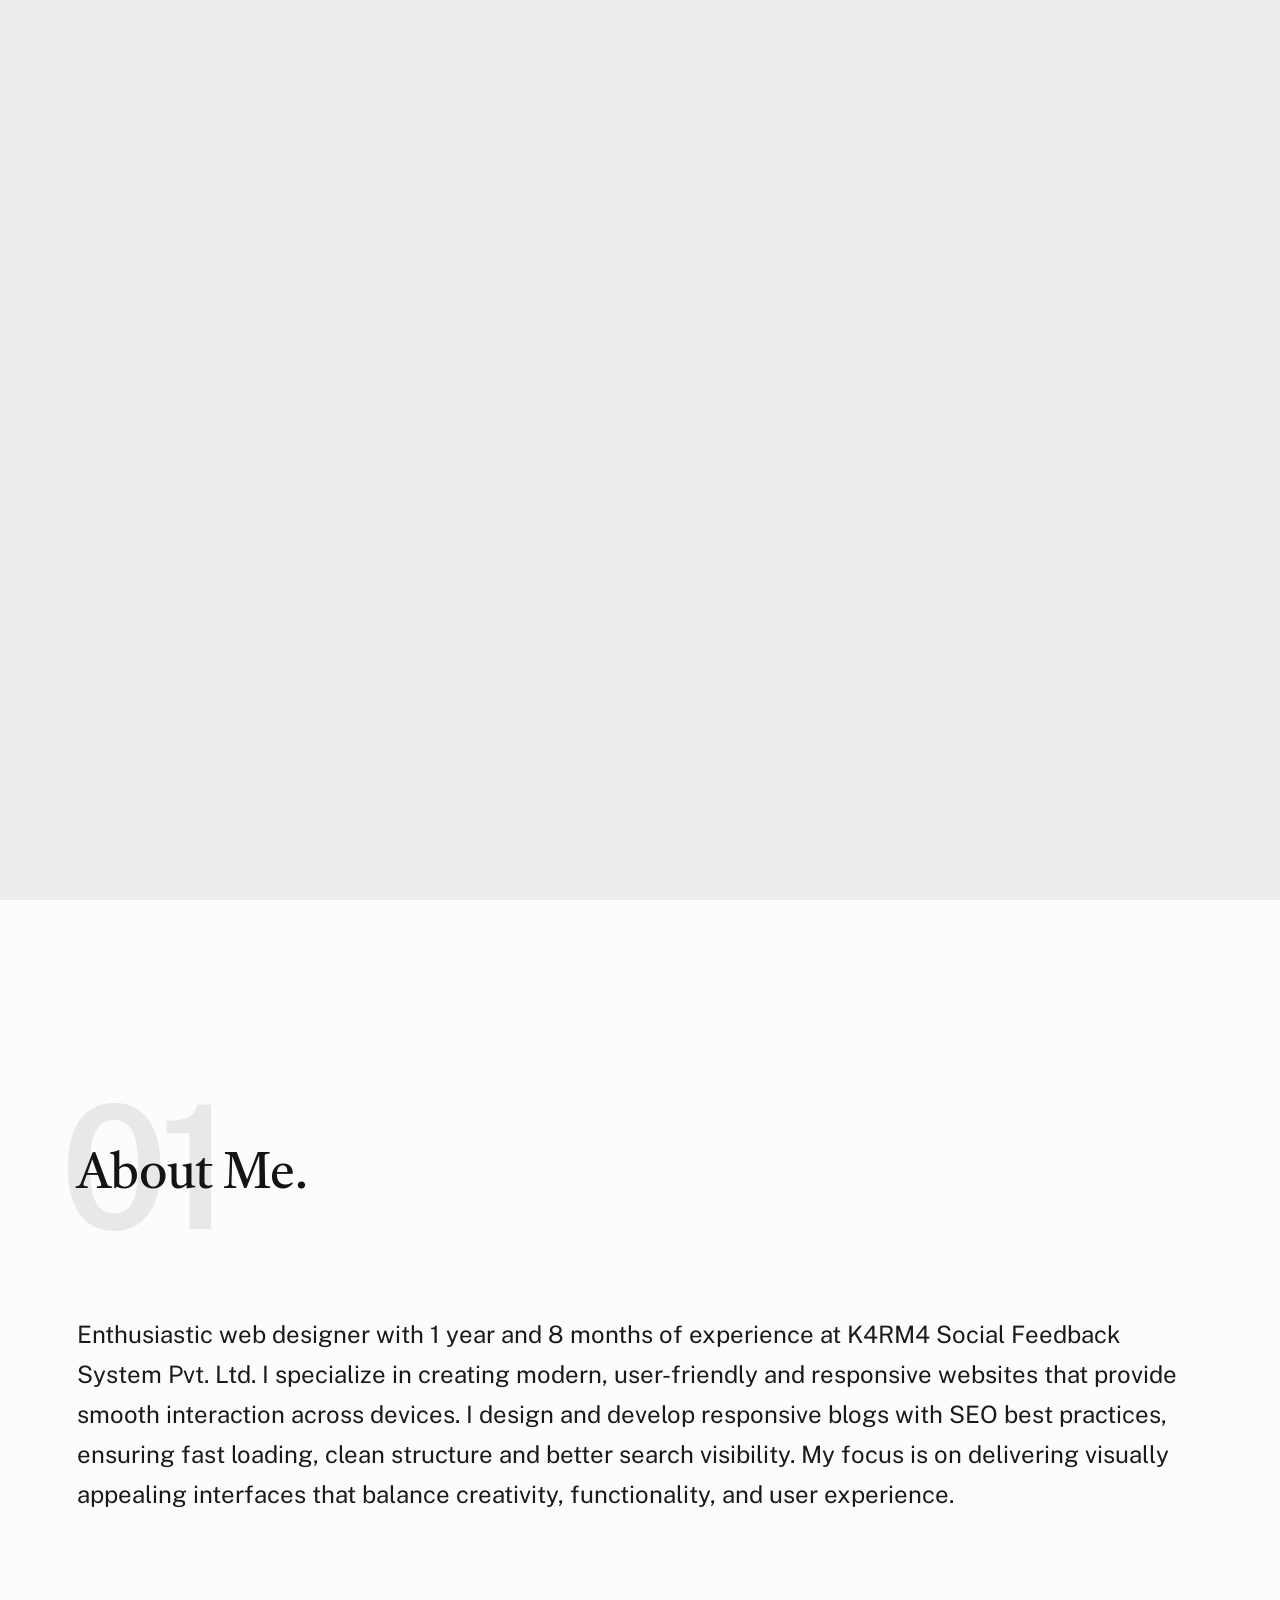
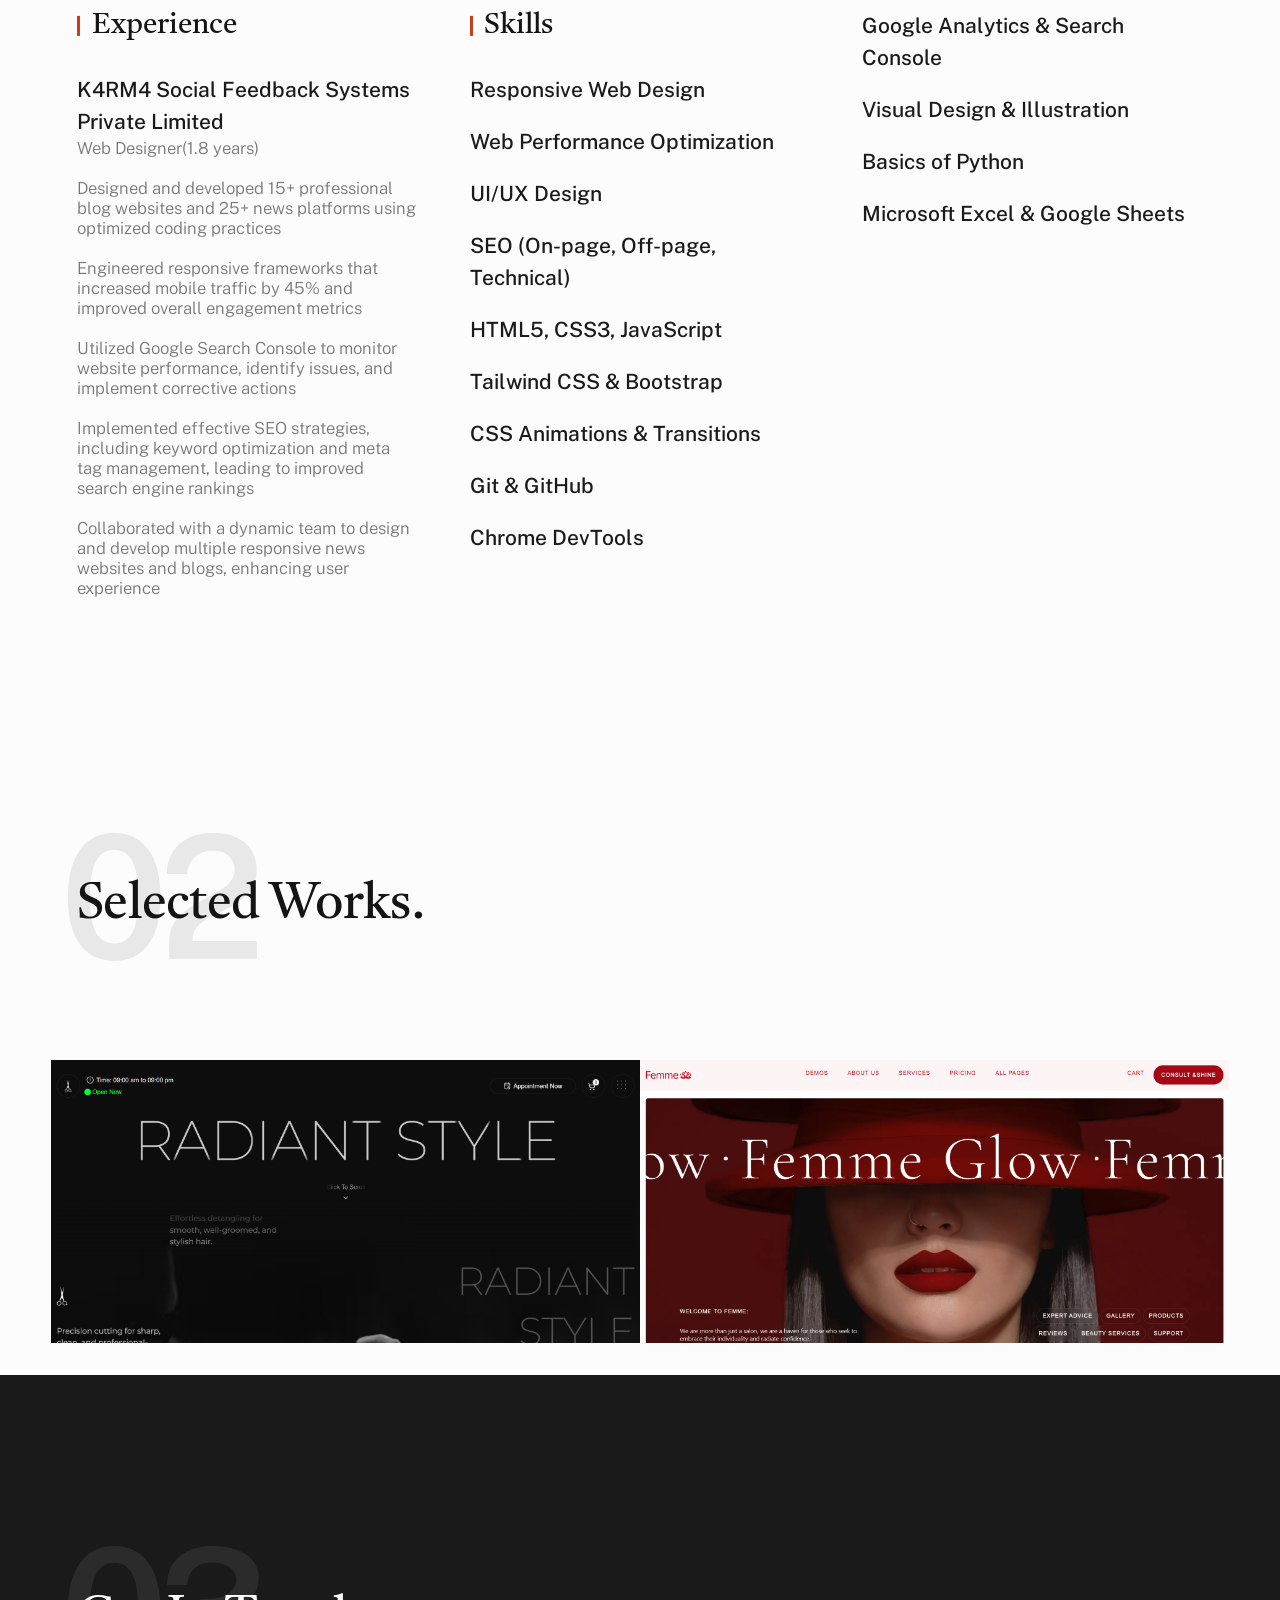
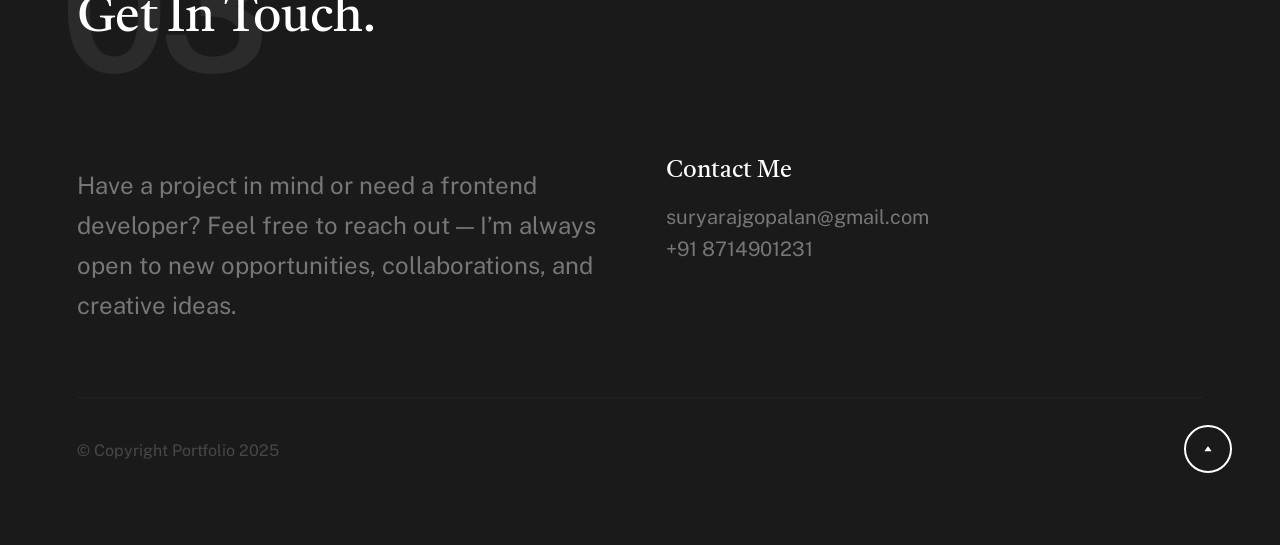
==== su-portfolio/index.html @ d035cfc1 "Add files via upload" ====
<!DOCTYPE html>
<html lang="en" class="no-js">

<head>

    <!--- basic page needs
    ================================================== -->
    <meta charset="utf-8">
    <meta name="viewport" content="width=device-width, initial-scale=1">
    <title>Surya Portfolio</title>

    <script>
        document.documentElement.classList.remove('no-js');
        document.documentElement.classList.add('js');
    </script>

    <!-- CSS
    ================================================== -->
    <link rel="stylesheet" href="css/vendor.css">
    <link rel="stylesheet" href="css/styles.css">

    <!-- favicons
    ================================================== -->
    <!-- <link rel="apple-touch-icon" sizes="180x180" href="apple-touch-icon.png">
    <link rel="icon" type="image/png" sizes="32x32" href="favicon-32x32.png">
    <link rel="icon" type="image/png" sizes="16x16" href="favicon-16x16.png"> -->
    <!-- <link rel="manifest" href="site.webmanifest"> -->

</head>


<body id="top">


    <!-- preloader
    ================================================== -->
    <div id="preloader">
        <div id="loader" class="dots-fade">
            <div></div>
            <div></div>
            <div></div>
        </div>
    </div>


    <!-- page wrap
    ================================================== -->
    <div id="page" class="s-pagewrap">


        <!-- # site header 
        ================================================== -->
        <header class="s-header">
            <div class="row s-header__inner">

                <div class="s-header__block">
                    <div class="s-header__logo">
                        <a class="logo" href="index.html">
                            MY PORTFOLIO                        </a>
                    </div>

                    <a class="s-header__menu-toggle" href="#0"><span>Menu</span></a>
                </div> <!-- end s-header__block -->

                <nav class="s-header__nav">
                    <ul class="s-header__menu-links">
                        <li class="current"><a class="smoothscroll" href="#intro">Intro</a></li>
                        <li><a class="smoothscroll" href="#about">About</a></li>
                        <li><a class="smoothscroll" href="#works">Works</a></li>
                        <li><a class="smoothscroll" href="#footer">Contact</a></li>
                    </ul> <!-- s-header__menu-links -->
                </nav> <!-- end s-header__nav -->

            </div> <!-- end s-header__inner -->
        </header> <!-- end s-header -->


        <!-- # intro
        ================================================== -->
        <section id="intro" class="s-intro target-section">

            <div class="row s-intro__content width-sixteen-col">
                <div class="column lg-12 s-intro__content-inner grid-block grid-16">

                    <div class="s-intro__content-text">

                        <div class="s-intro__content-pretitle text-pretitle">Hello</div>
                        <h1 class="s-intro__content-title">
                            I'm Surya R <br>
                            a Web designer .
                        </h1>

                        <div class="s-intro__content-btns">
                            <a class="smoothscroll btn" href="#about">More About Me</a>
                            <a class="smoothscroll btn btn--stroke" href="#footer">Get In Touch</a>
                        </div> <!-- s-intro__content-btns -->

                    </div> <!-- s-intro__content-text -->

                </div> <!-- s-intro__content-inner -->
            </div> <!-- s-intro__content -->
<!-- 
            <ul class="s-intro__social social-list">
                <li>
                    <a href="#0">
                        <svg xmlns="http://www.w3.org/2000/svg" width="24" height="24" viewBox="0 0 24 24"
                            style="fill:rgba(0, 0, 0, 1);transform:;-ms-filter:">
                            <path
                                d="M20,3H4C3.447,3,3,3.448,3,4v16c0,0.552,0.447,1,1,1h8.615v-6.96h-2.338v-2.725h2.338v-2c0-2.325,1.42-3.592,3.5-3.592 c0.699-0.002,1.399,0.034,2.095,0.107v2.42h-1.435c-1.128,0-1.348,0.538-1.348,1.325v1.735h2.697l-0.35,2.725h-2.348V21H20 c0.553,0,1-0.448,1-1V4C21,3.448,20.553,3,20,3z">
                            </path>
                        </svg>
                        <span class="u-screen-reader-text">Facebook</span>
                    </a>
                </li>
                <li>
                    <a href="#0">
                        <svg xmlns="http://www.w3.org/2000/svg" width="24" height="24" viewBox="0 0 24 24"
                            style="fill:rgba(0, 0, 0, 1);transform:;-ms-filter:">
                            <path
                                d="M19.633,7.997c0.013,0.175,0.013,0.349,0.013,0.523c0,5.325-4.053,11.461-11.46,11.461c-2.282,0-4.402-0.661-6.186-1.809 c0.324,0.037,0.636,0.05,0.973,0.05c1.883,0,3.616-0.636,5.001-1.721c-1.771-0.037-3.255-1.197-3.767-2.793 c0.249,0.037,0.499,0.062,0.761,0.062c0.361,0,0.724-0.05,1.061-0.137c-1.847-0.374-3.23-1.995-3.23-3.953v-0.05 c0.537,0.299,1.16,0.486,1.82,0.511C3.534,9.419,2.823,8.184,2.823,6.787c0-0.748,0.199-1.434,0.548-2.032 c1.983,2.443,4.964,4.04,8.306,4.215c-0.062-0.3-0.1-0.611-0.1-0.923c0-2.22,1.796-4.028,4.028-4.028 c1.16,0,2.207,0.486,2.943,1.272c0.91-0.175,1.782-0.512,2.556-0.973c-0.299,0.935-0.936,1.721-1.771,2.22 c0.811-0.088,1.597-0.312,2.319-0.624C21.104,6.712,20.419,7.423,19.633,7.997z">
                            </path>
                        </svg>
                        <span class="u-screen-reader-text">Twitter</span>
                    </a>
                </li>
                <li>
                    <a href="#0">
                        <svg xmlns="http://www.w3.org/2000/svg" width="24" height="24" viewBox="0 0 24 24"
                            style="fill:rgba(0, 0, 0, 1);transform:;-ms-filter:">
                            <path
                                d="M11.999,7.377c-2.554,0-4.623,2.07-4.623,4.623c0,2.554,2.069,4.624,4.623,4.624c2.552,0,4.623-2.07,4.623-4.624 C16.622,9.447,14.551,7.377,11.999,7.377L11.999,7.377z M11.999,15.004c-1.659,0-3.004-1.345-3.004-3.003 c0-1.659,1.345-3.003,3.004-3.003s3.002,1.344,3.002,3.003C15.001,13.659,13.658,15.004,11.999,15.004L11.999,15.004z">
                            </path>
                            <circle cx="16.806" cy="7.207" r="1.078"></circle>
                            <path
                                d="M20.533,6.111c-0.469-1.209-1.424-2.165-2.633-2.632c-0.699-0.263-1.438-0.404-2.186-0.42 c-0.963-0.042-1.268-0.054-3.71-0.054s-2.755,0-3.71,0.054C7.548,3.074,6.809,3.215,6.11,3.479C4.9,3.946,3.945,4.902,3.477,6.111 c-0.263,0.7-0.404,1.438-0.419,2.186c-0.043,0.962-0.056,1.267-0.056,3.71c0,2.442,0,2.753,0.056,3.71 c0.015,0.748,0.156,1.486,0.419,2.187c0.469,1.208,1.424,2.164,2.634,2.632c0.696,0.272,1.435,0.426,2.185,0.45 c0.963,0.042,1.268,0.055,3.71,0.055s2.755,0,3.71-0.055c0.747-0.015,1.486-0.157,2.186-0.419c1.209-0.469,2.164-1.424,2.633-2.633 c0.263-0.7,0.404-1.438,0.419-2.186c0.043-0.962,0.056-1.267,0.056-3.71s0-2.753-0.056-3.71C20.941,7.57,20.801,6.819,20.533,6.111z M19.315,15.643c-0.007,0.576-0.111,1.147-0.311,1.688c-0.305,0.787-0.926,1.409-1.712,1.711c-0.535,0.199-1.099,0.303-1.67,0.311 c-0.95,0.044-1.218,0.055-3.654,0.055c-2.438,0-2.687,0-3.655-0.055c-0.569-0.007-1.135-0.112-1.669-0.311 c-0.789-0.301-1.414-0.923-1.719-1.711c-0.196-0.534-0.302-1.099-0.311-1.669c-0.043-0.95-0.053-1.218-0.053-3.654 c0-2.437,0-2.686,0.053-3.655c0.007-0.576,0.111-1.146,0.311-1.687c0.305-0.789,0.93-1.41,1.719-1.712 c0.534-0.198,1.1-0.303,1.669-0.311c0.951-0.043,1.218-0.055,3.655-0.055c2.437,0,2.687,0,3.654,0.055 c0.571,0.007,1.135,0.112,1.67,0.311c0.786,0.303,1.407,0.925,1.712,1.712c0.196,0.534,0.302,1.099,0.311,1.669 c0.043,0.951,0.054,1.218,0.054,3.655c0,2.436,0,2.698-0.043,3.654H19.315z">
                            </path>
                        </svg>
                        <span class="u-screen-reader-text">Instagram</span>
                    </a>
                </li>
                <li>
                    <a href="#0">
                        <svg xmlns="http://www.w3.org/2000/svg" width="24" height="24" viewBox="0 0 24 24"
                            style="fill: rgba(0, 0, 0, 1);transform: ;msFilter:;">
                            <path
                                d="M20.66 6.98a9.932 9.932 0 0 0-3.641-3.64C15.486 2.447 13.813 2 12 2s-3.486.447-5.02 1.34c-1.533.893-2.747 2.107-3.64 3.64S2 10.187 2 12s.446 3.487 1.34 5.02a9.924 9.924 0 0 0 3.641 3.64C8.514 21.553 10.187 22 12 22s3.486-.447 5.02-1.34a9.932 9.932 0 0 0 3.641-3.64C21.554 15.487 22 13.813 22 12s-.446-3.487-1.34-5.02zM12 3.66c2 0 3.772.64 5.32 1.919-.92 1.174-2.286 2.14-4.1 2.9-1.002-1.813-2.088-3.327-3.261-4.54A7.715 7.715 0 0 1 12 3.66zM5.51 6.8a8.116 8.116 0 0 1 2.711-2.22c1.212 1.201 2.325 2.7 3.34 4.5-2 .6-4.114.9-6.341.9-.573 0-1.006-.013-1.3-.04A8.549 8.549 0 0 1 5.51 6.8zM3.66 12c0-.054.003-.12.01-.2.007-.08.01-.146.01-.2.254.014.641.02 1.161.02 2.666 0 5.146-.367 7.439-1.1.187.373.381.793.58 1.26-1.32.293-2.674 1.006-4.061 2.14S6.4 16.247 5.76 17.5c-1.4-1.587-2.1-3.42-2.1-5.5zM12 20.34c-1.894 0-3.594-.587-5.101-1.759.601-1.187 1.524-2.322 2.771-3.401 1.246-1.08 2.483-1.753 3.71-2.02a29.441 29.441 0 0 1 1.56 6.62 8.166 8.166 0 0 1-2.94.56zm7.08-3.96a8.351 8.351 0 0 1-2.58 2.621c-.24-2.08-.7-4.107-1.379-6.081.932-.066 1.765-.1 2.5-.1.799 0 1.686.034 2.659.1a8.098 8.098 0 0 1-1.2 3.46zm-1.24-5c-1.16 0-2.233.047-3.22.14a27.053 27.053 0 0 0-.68-1.62c2.066-.906 3.532-2.006 4.399-3.3 1.2 1.414 1.854 3.027 1.96 4.84-.812-.04-1.632-.06-2.459-.06z">
                            </path>
                        </svg>
                        <span class="u-screen-reader-text">Dribbble</span>
                    </a>
                </li>
                <li>
                    <a href="#0">
                        <svg xmlns="http://www.w3.org/2000/svg" width="24" height="24" viewBox="0 0 24 24"
                            style="fill: rgba(0, 0, 0, 1);transform: ;msFilter:;">
                            <path
                                d="M11.99 2C6.472 2 2 6.473 2 11.99c0 4.232 2.633 7.85 6.35 9.306-.088-.79-.166-2.006.034-2.868.182-.78 1.172-4.966 1.172-4.966s-.299-.599-.299-1.484c0-1.388.805-2.425 1.808-2.425.853 0 1.264.64 1.264 1.407 0 .858-.546 2.139-.827 3.327-.235.994.499 1.805 1.479 1.805 1.775 0 3.141-1.872 3.141-4.575 0-2.392-1.719-4.064-4.173-4.064-2.843 0-4.512 2.132-4.512 4.335 0 .858.331 1.779.744 2.28a.3.3 0 0 1 .069.286c-.076.315-.245.994-.277 1.133-.044.183-.145.222-.335.134-1.247-.581-2.027-2.405-2.027-3.871 0-3.151 2.289-6.045 6.601-6.045 3.466 0 6.159 2.469 6.159 5.77 0 3.444-2.171 6.213-5.184 6.213-1.013 0-1.964-.525-2.29-1.146l-.623 2.374c-.225.868-.834 1.956-1.241 2.62a10 10 0 0 0 2.958.445c5.517 0 9.99-4.473 9.99-9.99S17.507 2 11.99 2">
                            </path>
                        </svg>
                        <span class="u-screen-reader-text">Pinterest</span>
                    </a>
                </li>
            </ul> -->

            <div class="s-intro__content-media">
                <img src="images/surya.jpg" srcset="images/surya.jpg 1x, images/surya.jpg 2x" alt="">
            </div> <!-- s-intro__content-media -->

            <div class="s-intro__scroll-down">
                <a href="#about" class="smoothscroll">
                    <div class="scroll-icon">
                        <svg xmlns="http://www.w3.org/2000/svg" width="24" height="24" viewBox="0 0 24 24"
                            style="fill: rgba(0, 0, 0, 1);transform: ;msFilter:;">
                            <path
                                d="M11.178 19.569a.998.998 0 0 0 1.644 0l9-13A.999.999 0 0 0 21 5H3a1.002 1.002 0 0 0-.822 1.569l9 13z">
                            </path>
                        </svg>
                    </div>
                    <span class="scroll-text u-screen-reader-text">Scroll Down</span>
                </a>
            </div> <!-- s-intro__scroll-down -->

        </section> <!-- end s-intro -->


        <!-- # about
        ================================================== -->
        <section id="about" class="s-about target-section">

            <div class="row s-about__content">
                <div class="column xl-12">

                    <div class="section-header" data-num="01">
                        <h2 class="text-display-title">About Me.</h2>
                    </div> <!-- end section-header -->

                    <p class="attention-getter">
                        Enthusiastic web designer with 1 year and 8 months of experience at K4RM4 Social Feedback System
                        Pvt. Ltd. I specialize in creating modern, user-friendly and responsive websites that provide
                        smooth interaction across devices. I design and develop responsive blogs with SEO best
                        practices, ensuring fast loading, clean structure and better search visibility. My focus is on
                        delivering visually appealing interfaces that balance creativity, functionality, and user
                        experience.
                    </p>


                    <div class="grid-list-items s-about__blocks">

                        <div class="grid-list-items__item s-about__block">
                            <h4 class="s-about__block-title">Experience</h4>
                            <ul class="s-about__list">
                                <li>
                                    K4RM4 Social Feedback Systems Private Limited
                                    <span>Web Designer(1.8 years)</span>

                                   <li>
                                     <span>Designed and developed 15+ professional blog websites and 25+ news platforms
                                        using optimized coding practices
                                    </span>
                                   </li>
                                   <li> <span>Engineered responsive frameworks that increased mobile traffic by 45% and
                                        improved overall engagement metrics</span></li>
                                   <li>
                                     <span>Utilized Google Search Console to monitor website performance, identify
                                        issues, and implement corrective actions</span>
                                   </li>

                                    <li>
                                        <span> Implemented effective SEO strategies, including keyword optimization and meta tag management, leading to
improved search engine rankings</span>
                                    </li>
                                    <li>
                                        <span>Collaborated with a dynamic team to design and develop multiple responsive news websites and blogs, enhancing
user experience</span>
                                    </li>
                                
                                </li>
                            </ul>
                        </div> <!--end s-about__block -->

                        
<div class="grid-list-items__item s-about__block">
    <h4 class="s-about__block-title">Skills</h4>

    <ul class="s-about__list">
        <li>Responsive Web Design</li>
        <li>Web Performance Optimization</li>
        <li>UI/UX Design</li>
        <li>SEO (On-page, Off-page, Technical)</li>
        <li>HTML5, CSS3, JavaScript</li>
        <li>Tailwind CSS & Bootstrap</li>
        <li>CSS Animations & Transitions</li>
         <li>Git & GitHub</li>
        <li>Chrome DevTools</li>
    </ul>
</div>

                        <div class="grid-list-items__item s-about__block">

                            <ul class="s-about__list">
                               <li>Google Analytics & Search Console</li>
       
        <li>Visual Design & Illustration</li>
        <li>Basics of Python</li>
        <li>Microsoft Excel & Google Sheets</li>
                            </ul>
                        </div> <!--end s-about__block -->

                    </div> <!-- grid-list-items -->

                </div> <!--end column -->
            </div> <!--end s-about__content -->

        </section> <!-- end s-about -->



        <!-- # works
        ================================================== -->
        <section id="works" class="s-works target-section">

            <div class="row">
                <div class="column xl-12">
                    <div class="section-header" data-num="02">
                        <h2 class="text-display-title">Selected Works.</h2>
                    </div> <!-- end section-header -->
                </div>
            </div>

            <div class="row folio-entries">

                <div class="column entry">
                    <a href="images/radiant-style.png" class="entry__link glightbox"
                        data-glightbox="title: White Knit Cap; description: .entry__desc-01">
                        <div class="entry__thumb">
                            <img src="images/radiant-style.png"
                                srcset="images/radiant-style.png 1x, images/radiant-style.png 2x" alt="">
                        </div>
                        <div class="entry__info">
                            <h4 class="entry__title">Radiant Style</h4>
                            <div class="entry__cat">Business Website</div>
                        </div>
                    </a>

                    <div class="glightbox-desc entry__desc-01">
                        <p>
                            Radiant Style is a clean, modern, and responsive frontend website designed to showcase services, features, and brand identity in a visually appealing way. The site highlights tools, sections, and content with smooth navigation and a user-friendly layout, offering a professional digital presence suitable for businesses or personal branding.
                            <a href="https://rad-6t8g.vercel.app/">Project Link</a>.
                        </p>
                    </div>
                </div> <!-- entry -->

                <div class="column entry">
                    <a href="images/femme.png" class="entry__link glightbox"
                        data-glightbox="title: Femme; description: .entry__desc-02">
                        <div class="entry__thumb">
                            <img src="images/femme.png"
                                srcset="images/femme.png 1x, images/femme.png 2x" alt="">
                        </div>
                        <div class="entry__info">
                            <h4 class="entry__title">Femme</h4>
                            <div class="entry__cat">Front-end Website</div>
                        </div>
                    </a>

                    <div class="glightbox-desc entry__desc-02">
                        <p>
                            Femme is a modern beauty salon and shop dedicated to enhancing your natural beauty with expert services and premium products.Discover luxurious treatments,stylish grooming, and a curated selection of beauty essentials - all designed to help you look and feel confident and radiant.
                            <a href="https://femme-pearl.vercel.app/">Project Link</a>.
                        </p>
                    </div>
                </div> <!-- entry -->

            



            </div> <!-- folio entries -->



        </section> <!-- end s-works -->



        </section> <!-- end s-numbers -->


        <!-- # footer 
        ================================================== -->
        <footer id="footer" class="s-footer target-section">

            <div class="row">
                <div class="column lg-12">
                    <div class="section-header light-on-dark" data-num="03">
                        <h2 class="text-display-title">Get In Touch.</h2>
                    </div> <!-- end section-header -->
                </div>
            </div>

            <div class="row s-footer__content">

                <div class="column xl-6 md-12 s-footer__block s-footer__about">
                    <p class="attention-getter">
                    Have a project in mind or need a frontend developer? Feel free to reach out — I’m always open to new opportunities, collaborations, and creative ideas.
                    </p>
                </div> <!-- end section-footer__about -->

                <div class="column xl-6 md-12 s-footer__block s-footer__site-links">
                    <div class="row">
                        <!-- <div class="column xl-4 lg-5 md-6 tab-12">
                            <h5>Follow Me</h5>
                            <ul class="link-list">
                                <li><a href="#0">Facebook</a></li>
                                <li><a href="#0">Twitter</a></li>
                                <li><a href="#0">Instagram</a></li>
                                <li><a href="#0">Dribbble</a></li>
                                <li><a href="https://styleshout.com/go/hostinger/">Hostinger</a></li>
                            </ul>
                        </div> -->
                        <div class="column xl-6 md-6 tab-12">
                            <h5>Contact Me</h5>
                            <ul class="link-list">
                                <li><a href="mailto:#0">suryarajgopalan@gmail.com</a></li>
                                <li><a href="tel:+1975432345">+91 8714901231</a></li>
                            </ul>
                        </div>
                    </div>
                </div> <!-- end section-footer__site-links -->

            </div> <!-- end section-footer__content -->

<!-- 
            <div class="row s-footer__buttons">

                <div class="column xl-6 tab-12">
                    <a href="mailto:#0" class="btn btn--primary btn--large u-fullwidth">Message Me</a>
                </div>

                <div class="column xl-6 tab-12">
                    <a href="#0" class="btn btn--stroke btn--large u-fullwidth">Get My CV</a>
                </div>

            </div> -->

            <div class="row s-footer__bottom">
<!-- 
                <div class="column xl-6 lg-12">
                    <ul class="s-footer__social social-list">
                        <li>
                            <a href="#0">
                                <svg xmlns="http://www.w3.org/2000/svg" width="24" height="24" viewBox="0 0 24 24"
                                    style="fill:rgba(0, 0, 0, 1);transform:;-ms-filter:">
                                    <path
                                        d="M20,3H4C3.447,3,3,3.448,3,4v16c0,0.552,0.447,1,1,1h8.615v-6.96h-2.338v-2.725h2.338v-2c0-2.325,1.42-3.592,3.5-3.592 c0.699-0.002,1.399,0.034,2.095,0.107v2.42h-1.435c-1.128,0-1.348,0.538-1.348,1.325v1.735h2.697l-0.35,2.725h-2.348V21H20 c0.553,0,1-0.448,1-1V4C21,3.448,20.553,3,20,3z">
                                    </path>
                                </svg>
                                <span class="u-screen-reader-text">Facebook</span>
                            </a>
                        </li>
                        <li>
                            <a href="#0">
                                <svg xmlns="http://www.w3.org/2000/svg" width="24" height="24" viewBox="0 0 24 24"
                                    style="fill:rgba(0, 0, 0, 1);transform:;-ms-filter:">
                                    <path
                                        d="M19.633,7.997c0.013,0.175,0.013,0.349,0.013,0.523c0,5.325-4.053,11.461-11.46,11.461c-2.282,0-4.402-0.661-6.186-1.809 c0.324,0.037,0.636,0.05,0.973,0.05c1.883,0,3.616-0.636,5.001-1.721c-1.771-0.037-3.255-1.197-3.767-2.793 c0.249,0.037,0.499,0.062,0.761,0.062c0.361,0,0.724-0.05,1.061-0.137c-1.847-0.374-3.23-1.995-3.23-3.953v-0.05 c0.537,0.299,1.16,0.486,1.82,0.511C3.534,9.419,2.823,8.184,2.823,6.787c0-0.748,0.199-1.434,0.548-2.032 c1.983,2.443,4.964,4.04,8.306,4.215c-0.062-0.3-0.1-0.611-0.1-0.923c0-2.22,1.796-4.028,4.028-4.028 c1.16,0,2.207,0.486,2.943,1.272c0.91-0.175,1.782-0.512,2.556-0.973c-0.299,0.935-0.936,1.721-1.771,2.22 c0.811-0.088,1.597-0.312,2.319-0.624C21.104,6.712,20.419,7.423,19.633,7.997z">
                                    </path>
                                </svg>
                                <span class="u-screen-reader-text">Twitter</span>
                            </a>
                        </li>
                        <li>
                            <a href="#0">
                                <svg xmlns="http://www.w3.org/2000/svg" width="24" height="24" viewBox="0 0 24 24"
                                    style="fill:rgba(0, 0, 0, 1);transform:;-ms-filter:">
                                    <path
                                        d="M11.999,7.377c-2.554,0-4.623,2.07-4.623,4.623c0,2.554,2.069,4.624,4.623,4.624c2.552,0,4.623-2.07,4.623-4.624 C16.622,9.447,14.551,7.377,11.999,7.377L11.999,7.377z M11.999,15.004c-1.659,0-3.004-1.345-3.004-3.003 c0-1.659,1.345-3.003,3.004-3.003s3.002,1.344,3.002,3.003C15.001,13.659,13.658,15.004,11.999,15.004L11.999,15.004z">
                                    </path>
                                    <circle cx="16.806" cy="7.207" r="1.078"></circle>
                                    <path
                                        d="M20.533,6.111c-0.469-1.209-1.424-2.165-2.633-2.632c-0.699-0.263-1.438-0.404-2.186-0.42 c-0.963-0.042-1.268-0.054-3.71-0.054s-2.755,0-3.71,0.054C7.548,3.074,6.809,3.215,6.11,3.479C4.9,3.946,3.945,4.902,3.477,6.111 c-0.263,0.7-0.404,1.438-0.419,2.186c-0.043,0.962-0.056,1.267-0.056,3.71c0,2.442,0,2.753,0.056,3.71 c0.015,0.748,0.156,1.486,0.419,2.187c0.469,1.208,1.424,2.164,2.634,2.632c0.696,0.272,1.435,0.426,2.185,0.45 c0.963,0.042,1.268,0.055,3.71,0.055s2.755,0,3.71-0.055c0.747-0.015,1.486-0.157,2.186-0.419c1.209-0.469,2.164-1.424,2.633-2.633 c0.263-0.7,0.404-1.438,0.419-2.186c0.043-0.962,0.056-1.267,0.056-3.71s0-2.753-0.056-3.71C20.941,7.57,20.801,6.819,20.533,6.111z M19.315,15.643c-0.007,0.576-0.111,1.147-0.311,1.688c-0.305,0.787-0.926,1.409-1.712,1.711c-0.535,0.199-1.099,0.303-1.67,0.311 c-0.95,0.044-1.218,0.055-3.654,0.055c-2.438,0-2.687,0-3.655-0.055c-0.569-0.007-1.135-0.112-1.669-0.311 c-0.789-0.301-1.414-0.923-1.719-1.711c-0.196-0.534-0.302-1.099-0.311-1.669c-0.043-0.95-0.053-1.218-0.053-3.654 c0-2.437,0-2.686,0.053-3.655c0.007-0.576,0.111-1.146,0.311-1.687c0.305-0.789,0.93-1.41,1.719-1.712 c0.534-0.198,1.1-0.303,1.669-0.311c0.951-0.043,1.218-0.055,3.655-0.055c2.437,0,2.687,0,3.654,0.055 c0.571,0.007,1.135,0.112,1.67,0.311c0.786,0.303,1.407,0.925,1.712,1.712c0.196,0.534,0.302,1.099,0.311,1.669 c0.043,0.951,0.054,1.218,0.054,3.655c0,2.436,0,2.698-0.043,3.654H19.315z">
                                    </path>
                                </svg>
                                <span class="u-screen-reader-text">Instagram</span>
                            </a>
                        </li>
                        <li>
                            <a href="#0">
                                <svg xmlns="http://www.w3.org/2000/svg" width="24" height="24" viewBox="0 0 24 24"
                                    style="fill: rgba(0, 0, 0, 1);transform: ;msFilter:;">
                                    <path
                                        d="M20.66 6.98a9.932 9.932 0 0 0-3.641-3.64C15.486 2.447 13.813 2 12 2s-3.486.447-5.02 1.34c-1.533.893-2.747 2.107-3.64 3.64S2 10.187 2 12s.446 3.487 1.34 5.02a9.924 9.924 0 0 0 3.641 3.64C8.514 21.553 10.187 22 12 22s3.486-.447 5.02-1.34a9.932 9.932 0 0 0 3.641-3.64C21.554 15.487 22 13.813 22 12s-.446-3.487-1.34-5.02zM12 3.66c2 0 3.772.64 5.32 1.919-.92 1.174-2.286 2.14-4.1 2.9-1.002-1.813-2.088-3.327-3.261-4.54A7.715 7.715 0 0 1 12 3.66zM5.51 6.8a8.116 8.116 0 0 1 2.711-2.22c1.212 1.201 2.325 2.7 3.34 4.5-2 .6-4.114.9-6.341.9-.573 0-1.006-.013-1.3-.04A8.549 8.549 0 0 1 5.51 6.8zM3.66 12c0-.054.003-.12.01-.2.007-.08.01-.146.01-.2.254.014.641.02 1.161.02 2.666 0 5.146-.367 7.439-1.1.187.373.381.793.58 1.26-1.32.293-2.674 1.006-4.061 2.14S6.4 16.247 5.76 17.5c-1.4-1.587-2.1-3.42-2.1-5.5zM12 20.34c-1.894 0-3.594-.587-5.101-1.759.601-1.187 1.524-2.322 2.771-3.401 1.246-1.08 2.483-1.753 3.71-2.02a29.441 29.441 0 0 1 1.56 6.62 8.166 8.166 0 0 1-2.94.56zm7.08-3.96a8.351 8.351 0 0 1-2.58 2.621c-.24-2.08-.7-4.107-1.379-6.081.932-.066 1.765-.1 2.5-.1.799 0 1.686.034 2.659.1a8.098 8.098 0 0 1-1.2 3.46zm-1.24-5c-1.16 0-2.233.047-3.22.14a27.053 27.053 0 0 0-.68-1.62c2.066-.906 3.532-2.006 4.399-3.3 1.2 1.414 1.854 3.027 1.96 4.84-.812-.04-1.632-.06-2.459-.06z">
                                    </path>
                                </svg>
                                <span class="u-screen-reader-text">Dribbble</span>
                            </a>
                        </li>
                    </ul>
                </div>  -->

                <div class="column xl-6 lg-12">
                    <p class="ss-copyright">
                        <span>© Copyright Portfolio 2025</span>
                    </p>
                </div>

            </div> <!-- end section-footer__bottom -->

            <div class="ss-go-top">
                <a class="smoothscroll" title="Back to Top" href="#top">
                    <svg xmlns="http://www.w3.org/2000/svg" width="24" height="24" viewBox="0 0 24 24"
                        style="fill: rgba(0, 0, 0, 1);transform: ;msFilter:;">
                        <path
                            d="M5.536 21.886a1.004 1.004 0 0 0 1.033-.064l13-9a1 1 0 0 0 0-1.644l-13-9A1 1 0 0 0 5 3v18a1 1 0 0 0 .536.886z">
                        </path>
                    </svg>
                </a>
                <span>Back To Top</span>
            </div> <!-- end ss-go-top -->

        </footer> <!-- end s-footer -->

    </div> <!-- end page-wrap -->


    <!-- Java Script
    ================================================== -->
    <script src="js/plugins.js"></script>
    <script src="js/main.js"></script>

</body>

</html>
---- su-portfolio/css/vendor.css ----
/* ===================================================================
 * Hudson Third-party Stylesheets
 * Template Ver. 1.0.0
 * 04-03-2023
 * -------------------------------------------------------------------
 *
 * TOC:
 * # PrismJS 
 * # Swiper
 * # GLightbox
 *
 * ------------------------------------------------------------------- */
 

/* ===================================================================
 * # PrismJS 1.20.0
 *   https://prismjs.com/download.html#themes=prism-okaidia&languages=markup+css+clike+javascript+markup-templating+php 
 *   
 *   okaidia theme for JavaScript, CSS and HTML
 *   Loosely based on Monokai textmate theme by http://www.monokai.nl/
 *   @author ocodia
 * ------------------------------------------------------------------- */
code[class*=language-],
pre[class*=language-] {
    color          : #f8f8f2;
    background     : none;
    text-shadow    : 0 1px rgba(0, 0, 0, 0.3);
    font-family    : var(--font-mono);
    font-size      : calc(var(--text-size) * 0.9444);
    text-align     : left;
    white-space    : pre;
    word-spacing   : normal;
    word-break     : normal;
    word-wrap      : normal;
    line-height    : var(--vspace-1);
    -moz-tab-size  : 4;
    -o-tab-size    : 4;
    tab-size       : 4;
    -webkit-hyphens: none;
    hyphens        : none;
}

/* Code blocks */
pre[class*=language-] {
    padding : var(--vspace-0_5) 0 var(--vspace-1);
    margin  : var(--vspace-1) 0;
    overflow: auto;
}

:not(pre)>code[class*=language-],
pre[class*=language-] {
    background: #272822;
}

/* Inline code */
:not(pre)>code[class*=language-] {
    padding    : 0.1em;
    white-space: normal;
}

.token.comment,
.token.prolog,
.token.doctype,
.token.cdata {
    color: slategray;
}

.token.punctuation {
    color: #f8f8f2;
}

.token.namespace {
    opacity: 0.7;
}

.token.property,
.token.tag,
.token.constant,
.token.symbol,
.token.deleted {
    color: #f92672;
}

.token.boolean,
.token.number {
    color: #ae81ff;
}

.token.selector,
.token.attr-name,
.token.string,
.token.char,
.token.builtin,
.token.inserted {
    color: #a6e22e;
}

.token.operator,
.token.entity,
.token.url,
.language-css .token.string,
.style .token.string,
.token.variable {
    color: #f8f8f2;
}

.token.atrule,
.token.attr-value,
.token.function,
.token.class-name {
    color: #e6db74;
}

.token.keyword {
    color: #66d9ef;
}

.token.regex,
.token.important {
    color: #fd971f;
}

.token.important,
.token.bold {
    font-weight: bold;
}

.token.italic {
    font-style: italic;
}

.token.entity {
    cursor: help;
}


/* ===================================================================
 * # Swiper 6.4.5
 *   Most modern mobile touch slider and framework with hardware accelerated transitions
 *   https://swiperjs.com
 *
 *   Copyright 2014-2020 Vladimir Kharlampidi
 *
 *   Released under the MIT License
 *
 *   Released on: December 18, 2020
 * ------------------------------------------------------------------- */
@font-face {
    font-family: "swiper-icons";
    src        : url("data:application/font-woff;charset=utf-8;base64, [base64]//wADZ2x5ZgAAAywAAADMAAAD2MHtryVoZWFkAAABbAAAADAAAAA2E2+eoWhoZWEAAAGcAAAAHwAAACQC9gDzaG10eAAAAigAAAAZAAAArgJkABFsb2NhAAAC0AAAAFoAAABaFQAUGG1heHAAAAG8AAAAHwAAACAAcABAbmFtZQAAA/gAAAE5AAACXvFdBwlwb3N0AAAFNAAAAGIAAACE5s74hXjaY2BkYGAAYpf5Hu/j+W2+MnAzMYDAzaX6QjD6/4//Bxj5GA8AuRwMYGkAPywL13jaY2BkYGA88P8Agx4j+/8fQDYfA1AEBWgDAIB2BOoAeNpjYGRgYNBh4GdgYgABEMnIABJzYNADCQAACWgAsQB42mNgYfzCOIGBlYGB0YcxjYGBwR1Kf2WQZGhhYGBiYGVmgAFGBiQQkOaawtDAoMBQxXjg/wEGPcYDDA4wNUA2CCgwsAAAO4EL6gAAeNpj2M0gyAACqxgGNWBkZ2D4/wMA+xkDdgAAAHjaY2BgYGaAYBkGRgYQiAHyGMF8FgYHIM3DwMHABGQrMOgyWDLEM1T9/w8UBfEMgLzE////P/5//f/V/xv+r4eaAAeMbAxwIUYmIMHEgKYAYjUcsDAwsLKxc3BycfPw8jEQA/[base64]/uznmfPFBNODM2K7MTQ45YEAZqGP81AmGGcF3iPqOop0r1SPTaTbVkfUe4HXj97wYE+yNwWYxwWu4v1ugWHgo3S1XdZEVqWM7ET0cfnLGxWfkgR42o2PvWrDMBSFj/IHLaF0zKjRgdiVMwScNRAoWUoH78Y2icB/yIY09An6AH2Bdu/UB+yxopYshQiEvnvu0dURgDt8QeC8PDw7Fpji3fEA4z/PEJ6YOB5hKh4dj3EvXhxPqH/SKUY3rJ7srZ4FZnh1PMAtPhwP6fl2PMJMPDgeQ4rY8YT6Gzao0eAEA409DuggmTnFnOcSCiEiLMgxCiTI6Cq5DZUd3Qmp10vO0LaLTd2cjN4fOumlc7lUYbSQcZFkutRG7g6JKZKy0RmdLY680CDnEJ+UMkpFFe1RN7nxdVpXrC4aTtnaurOnYercZg2YVmLN/d/gczfEimrE/fs/bOuq29Zmn8tloORaXgZgGa78yO9/cnXm2BpaGvq25Dv9S4E9+5SIc9PqupJKhYFSSl47+Qcr1mYNAAAAeNptw0cKwkAAAMDZJA8Q7OUJvkLsPfZ6zFVERPy8qHh2YER+3i/BP83vIBLLySsoKimrqKqpa2hp6+jq6RsYGhmbmJqZSy0sraxtbO3sHRydnEMU4uR6yx7JJXveP7WrDycAAAAAAAH//wACeNpjYGRgYOABYhkgZgJCZgZNBkYGLQZtIJsFLMYAAAw3ALgAeNolizEKgDAQBCchRbC2sFER0YD6qVQiBCv/H9ezGI6Z5XBAw8CBK/m5iQQVauVbXLnOrMZv2oLdKFa8Pjuru2hJzGabmOSLzNMzvutpB3N42mNgZGBg4GKQYzBhYMxJLMlj4GBgAYow/P/PAJJhLM6sSoWKfWCAAwDAjgbRAAB42mNgYGBkAIIbCZo5IPrmUn0hGA0AO8EFTQAA") format("woff");
    font-weight: 400;
    font-style : normal;
}

:root {
    --swiper-theme-color: #007aff;
}

.swiper-container {
    margin-left : auto;
    margin-right: auto;
    position    : relative;
    overflow    : hidden;
    list-style  : none;
    padding     : 0;
    /* Fix of Webkit flickering */
    z-index     : 1;
}

.swiper-container-vertical>.swiper-wrapper {
    flex-direction: column;
}

.swiper-wrapper {
    position           : relative;
    width              : 100%;
    height             : 100%;
    z-index            : 1;
    display            : flex;
    transition-property: transform;
    box-sizing         : content-box;
}

.swiper-container-android .swiper-slide,
.swiper-wrapper {
    transform: translate3d(0px, 0, 0);
}

.swiper-container-multirow>.swiper-wrapper {
    flex-wrap: wrap;
}

.swiper-container-multirow-column>.swiper-wrapper {
    flex-wrap     : wrap;
    flex-direction: column;
}

.swiper-container-free-mode>.swiper-wrapper {
    transition-timing-function: ease-out;
    margin                    : 0 auto;
}

.swiper-slide {
    flex-shrink        : 0;
    width              : 100%;
    height             : 100%;
    position           : relative;
    transition-property: transform;
}

.swiper-slide-invisible-blank {
    visibility: hidden;
}

/* Auto Height */
.swiper-container-autoheight,
.swiper-container-autoheight .swiper-slide {
    height: auto;
}

.swiper-container-autoheight .swiper-wrapper {
    align-items        : flex-start;
    transition-property: transform, height;
}

/* 3D Effects */
.swiper-container-3d {
    perspective: 1200px;
}

.swiper-container-3d .swiper-wrapper,
.swiper-container-3d .swiper-slide,
.swiper-container-3d .swiper-slide-shadow-left,
.swiper-container-3d .swiper-slide-shadow-right,
.swiper-container-3d .swiper-slide-shadow-top,
.swiper-container-3d .swiper-slide-shadow-bottom,
.swiper-container-3d .swiper-cube-shadow {
    transform-style: preserve-3d;
}

.swiper-container-3d .swiper-slide-shadow-left,
.swiper-container-3d .swiper-slide-shadow-right,
.swiper-container-3d .swiper-slide-shadow-top,
.swiper-container-3d .swiper-slide-shadow-bottom {
    position      : absolute;
    left          : 0;
    top           : 0;
    width         : 100%;
    height        : 100%;
    pointer-events: none;
    z-index       : 10;
}

.swiper-container-3d .swiper-slide-shadow-left {
    background-image: linear-gradient(to left, rgba(0, 0, 0, 0.5), rgba(0, 0, 0, 0));
}

.swiper-container-3d .swiper-slide-shadow-right {
    background-image: linear-gradient(to right, rgba(0, 0, 0, 0.5), rgba(0, 0, 0, 0));
}

.swiper-container-3d .swiper-slide-shadow-top {
    background-image: linear-gradient(to top, rgba(0, 0, 0, 0.5), rgba(0, 0, 0, 0));
}

.swiper-container-3d .swiper-slide-shadow-bottom {
    background-image: linear-gradient(to bottom, rgba(0, 0, 0, 0.5), rgba(0, 0, 0, 0));
}

/* CSS Mode */
.swiper-container-css-mode>.swiper-wrapper {
    overflow          : auto;
    scrollbar-width   : none;
    /* For Firefox */
    -ms-overflow-style: none;
    /* For Internet Explorer and Edge */
}

.swiper-container-css-mode>.swiper-wrapper::-webkit-scrollbar {
    display: none;
}

.swiper-container-css-mode>.swiper-wrapper>.swiper-slide {
    scroll-snap-align: start start;
}

.swiper-container-horizontal.swiper-container-css-mode>.swiper-wrapper {
    scroll-snap-type: x mandatory;
}

.swiper-container-vertical.swiper-container-css-mode>.swiper-wrapper {
    scroll-snap-type: y mandatory;
}

:root {
    --swiper-navigation-size : 44px;
    /*
    --swiper-navigation-color: var(--swiper-theme-color);
    */
}

.swiper-button-prev,
.swiper-button-next {
    position       : absolute;
    top            : 50%;
    width          : calc(var(--swiper-navigation-size) / 44 * 27);
    height         : var(--swiper-navigation-size);
    margin-top     : calc(-1 * var(--swiper-navigation-size) / 2);
    z-index        : 10;
    cursor         : pointer;
    display        : flex;
    align-items    : center;
    justify-content: center;
    color          : var(--swiper-navigation-color, var(--swiper-theme-color));
}

.swiper-button-prev.swiper-button-disabled,
.swiper-button-next.swiper-button-disabled {
    opacity       : 0.35;
    cursor        : auto;
    pointer-events: none;
}

.swiper-button-prev:after,
.swiper-button-next:after {
    font-family   : swiper-icons;
    font-size     : var(--swiper-navigation-size);
    text-transform: none !important;
    letter-spacing: 0;
    text-transform: none;
    font-variant  : initial;
    line-height   : 1;
}

.swiper-button-prev,
.swiper-container-rtl .swiper-button-next {
    left : 10px;
    right: auto;
}

.swiper-button-prev:after,
.swiper-container-rtl .swiper-button-next:after {
    content: "prev";
}

.swiper-button-next,
.swiper-container-rtl .swiper-button-prev {
    right: 10px;
    left : auto;
}

.swiper-button-next:after,
.swiper-container-rtl .swiper-button-prev:after {
    content: "next";
}

.swiper-button-prev.swiper-button-white,
.swiper-button-next.swiper-button-white {
    --swiper-navigation-color: #ffffff;
}

.swiper-button-prev.swiper-button-black,
.swiper-button-next.swiper-button-black {
    --swiper-navigation-color: #000000;
}

.swiper-button-lock {
    display: none;
}

:root {
    /*
    --swiper-pagination-color: var(--swiper-theme-color);
    */
}

.swiper-pagination {
    position  : absolute;
    text-align: center;
    transition: 300ms opacity;
    transform : translate3d(0, 0, 0);
    z-index   : 10;
}

.swiper-pagination.swiper-pagination-hidden {
    opacity: 0;
}

/* Common Styles */
.swiper-pagination-fraction,
.swiper-pagination-custom,
.swiper-container-horizontal>.swiper-pagination-bullets {
    bottom: 10px;
    left  : 0;
    width : 100%;
}

/* Bullets */
.swiper-pagination-bullets-dynamic {
    overflow : hidden;
    font-size: 0;
}

.swiper-pagination-bullets-dynamic .swiper-pagination-bullet {
    transform: scale(0.33);
    position : relative;
}

.swiper-pagination-bullets-dynamic .swiper-pagination-bullet-active {
    transform: scale(1);
}

.swiper-pagination-bullets-dynamic .swiper-pagination-bullet-active-main {
    transform: scale(1);
}

.swiper-pagination-bullets-dynamic .swiper-pagination-bullet-active-prev {
    transform: scale(0.66);
}

.swiper-pagination-bullets-dynamic .swiper-pagination-bullet-active-prev-prev {
    transform: scale(0.33);
}

.swiper-pagination-bullets-dynamic .swiper-pagination-bullet-active-next {
    transform: scale(0.66);
}

.swiper-pagination-bullets-dynamic .swiper-pagination-bullet-active-next-next {
    transform: scale(0.33);
}

.swiper-pagination-bullet {
    width        : 8px;
    height       : 8px;
    display      : inline-block;
    border-radius: 100%;
    background   : #000;
    opacity      : 0.2;
}

button.swiper-pagination-bullet {
    border            : none;
    margin            : 0;
    padding           : 0;
    box-shadow        : none;
    -webkit-appearance: none;
    -moz-appearance   : none;
    appearance        : none;
}

.swiper-pagination-clickable .swiper-pagination-bullet {
    cursor: pointer;
}

.swiper-pagination-bullet-active {
    opacity   : 1;
    background: var(--swiper-pagination-color, var(--swiper-theme-color));
}

.swiper-container-vertical>.swiper-pagination-bullets {
    right    : 10px;
    top      : 50%;
    transform: translate3d(0px, -50%, 0);
}

.swiper-container-vertical>.swiper-pagination-bullets .swiper-pagination-bullet {
    margin : 6px 0;
    display: block;
}

.swiper-container-vertical>.swiper-pagination-bullets.swiper-pagination-bullets-dynamic {
    top      : 50%;
    transform: translateY(-50%);
    width    : 8px;
}

.swiper-container-vertical>.swiper-pagination-bullets.swiper-pagination-bullets-dynamic .swiper-pagination-bullet {
    display   : inline-block;
    transition: 200ms transform, 200ms top;
}

.swiper-container-horizontal>.swiper-pagination-bullets .swiper-pagination-bullet {
    margin: 0 4px;
}

.swiper-container-horizontal>.swiper-pagination-bullets.swiper-pagination-bullets-dynamic {
    left       : 50%;
    transform  : translateX(-50%);
    white-space: nowrap;
}

.swiper-container-horizontal>.swiper-pagination-bullets.swiper-pagination-bullets-dynamic .swiper-pagination-bullet {
    transition: 200ms transform, 200ms left;
}

.swiper-container-horizontal.swiper-container-rtl>.swiper-pagination-bullets-dynamic .swiper-pagination-bullet {
    transition: 200ms transform, 200ms right;
}

/* Progress */
.swiper-pagination-progressbar {
    background: rgba(0, 0, 0, 0.25);
    position  : absolute;
}

.swiper-pagination-progressbar .swiper-pagination-progressbar-fill {
    background      : var(--swiper-pagination-color, var(--swiper-theme-color));
    position        : absolute;
    left            : 0;
    top             : 0;
    width           : 100%;
    height          : 100%;
    transform       : scale(0);
    transform-origin: left top;
}

.swiper-container-rtl .swiper-pagination-progressbar .swiper-pagination-progressbar-fill {
    transform-origin: right top;
}

.swiper-container-horizontal>.swiper-pagination-progressbar,
.swiper-container-vertical>.swiper-pagination-progressbar.swiper-pagination-progressbar-opposite {
    width : 100%;
    height: 4px;
    left  : 0;
    top   : 0;
}

.swiper-container-vertical>.swiper-pagination-progressbar,
.swiper-container-horizontal>.swiper-pagination-progressbar.swiper-pagination-progressbar-opposite {
    width : 4px;
    height: 100%;
    left  : 0;
    top   : 0;
}

.swiper-pagination-white {
    --swiper-pagination-color: #ffffff;
}

.swiper-pagination-black {
    --swiper-pagination-color: #000000;
}

.swiper-pagination-lock {
    display: none;
}

/* Scrollbar */
.swiper-scrollbar {
    border-radius   : 10px;
    position        : relative;
    -ms-touch-action: none;
    background      : rgba(0, 0, 0, 0.1);
}

.swiper-container-horizontal>.swiper-scrollbar {
    position: absolute;
    left    : 1%;
    bottom  : 3px;
    z-index : 50;
    height  : 5px;
    width   : 98%;
}

.swiper-container-vertical>.swiper-scrollbar {
    position: absolute;
    right   : 3px;
    top     : 1%;
    z-index : 50;
    width   : 5px;
    height  : 98%;
}

.swiper-scrollbar-drag {
    height       : 100%;
    width        : 100%;
    position     : relative;
    background   : rgba(0, 0, 0, 0.5);
    border-radius: 10px;
    left         : 0;
    top          : 0;
}

.swiper-scrollbar-cursor-drag {
    cursor: move;
}

.swiper-scrollbar-lock {
    display: none;
}

.swiper-zoom-container {
    width          : 100%;
    height         : 100%;
    display        : flex;
    justify-content: center;
    align-items    : center;
    text-align     : center;
}

.swiper-zoom-container>img,
.swiper-zoom-container>svg,
.swiper-zoom-container>canvas {
    max-width    : 100%;
    max-height   : 100%;
    -o-object-fit: contain;
    object-fit   : contain;
}

.swiper-slide-zoomed {
    cursor: move;
}

/* Preloader */
:root {
    /*
    --swiper-preloader-color: var(--swiper-theme-color);
    */
}

.swiper-lazy-preloader {
    width           : 42px;
    height          : 42px;
    position        : absolute;
    left            : 50%;
    top             : 50%;
    margin-left     : -21px;
    margin-top      : -21px;
    z-index         : 10;
    transform-origin: 50%;
    animation       : swiper-preloader-spin 1s infinite linear;
    box-sizing      : border-box;
    border          : 4px solid var(--swiper-preloader-color, var(--swiper-theme-color));
    border-radius   : 50%;
    border-top-color: transparent;
}

.swiper-lazy-preloader-white {
    --swiper-preloader-color: #fff;
}

.swiper-lazy-preloader-black {
    --swiper-preloader-color: #000;
}

@keyframes swiper-preloader-spin {
    100% {
        transform: rotate(360deg);
    }
}

/* a11y */
.swiper-container .swiper-notification {
    position      : absolute;
    left          : 0;
    top           : 0;
    pointer-events: none;
    opacity       : 0;
    z-index       : -1000;
}

.swiper-container-fade.swiper-container-free-mode .swiper-slide {
    transition-timing-function: ease-out;
}

.swiper-container-fade .swiper-slide {
    pointer-events     : none;
    transition-property: opacity;
}

.swiper-container-fade .swiper-slide .swiper-slide {
    pointer-events: none;
}

.swiper-container-fade .swiper-slide-active,
.swiper-container-fade .swiper-slide-active .swiper-slide-active {
    pointer-events: auto;
}

.swiper-container-cube {
    overflow: visible;
}

.swiper-container-cube .swiper-slide {
    pointer-events             : none;
    -webkit-backface-visibility: hidden;
    backface-visibility        : hidden;
    z-index                    : 1;
    visibility                 : hidden;
    transform-origin           : 0 0;
    width                      : 100%;
    height                     : 100%;
}

.swiper-container-cube .swiper-slide .swiper-slide {
    pointer-events: none;
}

.swiper-container-cube.swiper-container-rtl .swiper-slide {
    transform-origin: 100% 0;
}

.swiper-container-cube .swiper-slide-active,
.swiper-container-cube .swiper-slide-active .swiper-slide-active {
    pointer-events: auto;
}

.swiper-container-cube .swiper-slide-active,
.swiper-container-cube .swiper-slide-next,
.swiper-container-cube .swiper-slide-prev,
.swiper-container-cube .swiper-slide-next+.swiper-slide {
    pointer-events: auto;
    visibility    : visible;
}

.swiper-container-cube .swiper-slide-shadow-top,
.swiper-container-cube .swiper-slide-shadow-bottom,
.swiper-container-cube .swiper-slide-shadow-left,
.swiper-container-cube .swiper-slide-shadow-right {
    z-index                    : 0;
    -webkit-backface-visibility: hidden;
    backface-visibility        : hidden;
}

.swiper-container-cube .swiper-cube-shadow {
    position  : absolute;
    left      : 0;
    bottom    : 0px;
    width     : 100%;
    height    : 100%;
    background: #000;
    opacity   : 0.6;
    filter    : blur(50px);
    z-index   : 0;
}

.swiper-container-flip {
    overflow: visible;
}

.swiper-container-flip .swiper-slide {
    pointer-events             : none;
    -webkit-backface-visibility: hidden;
    backface-visibility        : hidden;
    z-index                    : 1;
}

.swiper-container-flip .swiper-slide .swiper-slide {
    pointer-events: none;
}

.swiper-container-flip .swiper-slide-active,
.swiper-container-flip .swiper-slide-active .swiper-slide-active {
    pointer-events: auto;
}

.swiper-container-flip .swiper-slide-shadow-top,
.swiper-container-flip .swiper-slide-shadow-bottom,
.swiper-container-flip .swiper-slide-shadow-left,
.swiper-container-flip .swiper-slide-shadow-right {
    z-index                    : 0;
    -webkit-backface-visibility: hidden;
    backface-visibility        : hidden;
}


/* ==========================================================================
 * # GLightbox
 *
 * GLightbox 3.2.0
 * https://biati-digital.github.io/glightbox/
 * -------------------------------------------------------------------------- 
 */
.glightbox-container {
    width                      : 100%;
    height                     : 100%;
    position                   : fixed;
    top                        : 0;
    left                       : 0;
    z-index                    : 999999 !important;
    overflow                   : hidden;
    touch-action               : none;
    -webkit-text-size-adjust   : 100%;
    -moz-text-size-adjust      : 100%;
    text-size-adjust           : 100%;
    -webkit-backface-visibility: hidden;
    backface-visibility        : hidden;
    outline                    : none;
}

.glightbox-container.inactive {
    display: none;
}

.glightbox-container .gcontainer {
    position: relative;
    width   : 100%;
    height  : 100%;
    z-index : 9999;
    overflow: hidden;
}

.glightbox-container .gslider {
    transition     : transform 0.4s ease;
    height         : 100%;
    left           : 0;
    top            : 0;
    width          : 100%;
    position       : relative;
    overflow       : hidden;
    display        : flex !important;
    justify-content: center;
    align-items    : center;
    transform      : translate3d(0, 0, 0);
}

.glightbox-container .gslide {
    width              : 100%;
    position           : absolute;
    -webkit-user-select: none;
    -moz-user-select   : none;
    user-select        : none;
    display            : flex;
    align-items        : center;
    justify-content    : center;
    opacity            : 0;
}

.glightbox-container .gslide.current {
    opacity : 1;
    z-index : 99999;
    position: relative;
}

.glightbox-container .gslide.prev {
    opacity: 1;
    z-index: 9999;
}

.glightbox-container .gslide-inner-content {
    width: 100%;
}

.glightbox-container .ginner-container {
    position       : relative;
    width          : 100%;
    display        : flex;
    justify-content: center;
    flex-direction : column;
    max-width      : 100%;
    margin         : auto;
    height         : 100vh;
}

.glightbox-container .ginner-container.gvideo-container {
    width: 100%;
}

.glightbox-container .ginner-container.desc-bottom,
.glightbox-container .ginner-container.desc-top {
    flex-direction: column;
}

.glightbox-container .ginner-container.desc-left,
.glightbox-container .ginner-container.desc-right {
    max-width: 100% !important;
}

.gslide iframe,
.gslide video {
    outline                   : none !important;
    border                    : none;
    min-height                : 165px;
    -webkit-overflow-scrolling: touch;
    touch-action              : auto;
}

.gslide:not(.current) {
    pointer-events: none;
}

.gslide-image {
    align-items: center;
}

.gslide-image img {
    max-height         : 100vh;
    display            : block;
    padding            : 0;
    float              : none;
    outline            : none;
    border             : none;
    -webkit-user-select: none;
    -moz-user-select   : none;
    user-select        : none;
    max-width          : 100vw;
    width              : auto;
    height             : auto;
    -o-object-fit      : cover;
    object-fit         : cover;
    touch-action       : none;
    margin             : auto;
    min-width          : 200px;
}

.desc-top .gslide-image img,
.desc-bottom .gslide-image img {
    width: auto;
}

.desc-left .gslide-image img,
.desc-right .gslide-image img {
    width    : auto;
    max-width: 100%;
}

.gslide-image img.zoomable {
    position: relative;
}

.gslide-image img.dragging {
    cursor    : grabbing !important;
    transition: none;
}

.gslide-video {
    position : relative;
    max-width: 100vh;
    width    : 100% !important;
}

.gslide-video .plyr__poster-enabled.plyr--loading .plyr__poster {
    display: none;
}

.gslide-video .gvideo-wrapper {
    width       : 100%;
    /* max-width: 160vmin; */
    margin      : auto;
}

.gslide-video::before {
    content   : "";
    position  : absolute;
    width     : 100%;
    height    : 100%;
    background: rgba(255, 0, 0, 0.34);
    display   : none;
}

.gslide-video.playing::before {
    display: none;
}

.gslide-video.fullscreen {
    max-width: 100% !important;
    min-width: 100%;
    height   : 75vh;
}

.gslide-video.fullscreen video {
    max-width: 100% !important;
    width    : 100% !important;
}

.gslide-inline {
    background: #fff;
    text-align: left;
    max-height: calc(100vh - 40px);
    overflow  : auto;
    max-width : 100%;
    margin    : auto;
}

.gslide-inline .ginlined-content {
    padding: 20px;
    width  : 100%;
}

.gslide-inline .dragging {
    cursor    : grabbing !important;
    transition: none;
}

.ginlined-content {
    overflow: auto;
    display : block !important;
    opacity : 1;
}

.gslide-external {
    display   : flex;
    width     : 100%;
    min-width : 100%;
    background: #fff;
    padding   : 0;
    overflow  : auto;
    max-height: 75vh;
    height    : 100%;
}

.gslide-media {
    display: flex;
    width  : auto;
}

.zoomed .gslide-media {
    box-shadow: none !important;
}

.desc-top .gslide-media,
.desc-bottom .gslide-media {
    margin        : 0 auto;
    flex-direction: column;
}

.gslide-description {
    position: relative;
    flex    : 1 0 100%;
}

.gslide-description.description-left,
.gslide-description.description-right {
    max-width: 100%;
}

.gslide-description.description-bottom,
.gslide-description.description-top {
    margin: 0 auto;
    width : 100%;
}

.gslide-description p {
    margin-bottom: 12px;
}

.gslide-description p:last-child {
    margin-bottom: 0;
}

.zoomed .gslide-description {
    display: none;
}

.glightbox-button-hidden {
    display: none;
}

/*
 * Description for mobiles
 * something like facebook does the description
 * for the photos
*/
.glightbox-mobile .glightbox-container .gslide-description {
    height        : auto !important;
    width         : 100%;
    position      : absolute;
    bottom        : 0;
    padding       : 19px 11px;
    max-width     : 100vw !important;
    order         : 2 !important;
    max-height    : 78vh;
    overflow      : auto !important;
    background    : linear-gradient(to bottom, rgba(0, 0, 0, 0) 0%, rgba(0, 0, 0, 0.75) 100%);
    transition    : opacity 0.3s linear;
    padding-bottom: 50px;
}

.glightbox-mobile .glightbox-container .gslide-title {
    color    : #fff;
    font-size: 1em;
}

.glightbox-mobile .glightbox-container .gslide-desc {
    color: #a1a1a1;
}

.glightbox-mobile .glightbox-container .gslide-desc a {
    color      : #fff;
    font-weight: bold;
}

.glightbox-mobile .glightbox-container .gslide-desc * {
    color: inherit;
}

.glightbox-mobile .glightbox-container .gslide-desc .desc-more {
    color  : #fff;
    opacity: 0.4;
}

.gdesc-open .gslide-media {
    transition: opacity 0.5s ease;
    opacity   : 0.4;
}

.gdesc-open .gdesc-inner {
    padding-bottom: 30px;
}

.gdesc-closed .gslide-media {
    transition: opacity 0.5s ease;
    opacity   : 1;
}

.greset {
    transition: all 0.3s ease;
}

.gabsolute {
    position: absolute;
}

.grelative {
    position: relative;
}

.glightbox-desc {
    display: none !important;
}

.glightbox-open {
    overflow: hidden;
}

.gloader {
    height            : 25px;
    width             : 25px;
    animation         : lightboxLoader 0.8s infinite linear;
    border            : 2px solid #fff;
    border-right-color: transparent;
    border-radius     : 50%;
    position          : absolute;
    display           : block;
    z-index           : 9999;
    left              : 0;
    right             : 0;
    margin            : 0 auto;
    top               : 47%;
}

.goverlay {
    width      : 100%;
    height     : calc(100vh + 1px);
    position   : fixed;
    top        : -1px;
    left       : 0;
    background : #000;
    will-change: opacity;
}

.glightbox-mobile .goverlay {
    background: #000;
}

.gprev,
.gnext,
.gclose {
    z-index        : 99999;
    cursor         : pointer;
    width          : 26px;
    height         : 44px;
    border         : none;
    display        : flex;
    justify-content: center;
    align-items    : center;
    flex-direction : column;
}

.gprev svg,
.gnext svg,
.gclose svg {
    display: block;
    width  : 25px;
    height : auto;
    margin : 0;
    padding: 0;
}

.gprev.disabled,
.gnext.disabled,
.gclose.disabled {
    opacity: 0.2;
}

.gprev .garrow,
.gnext .garrow,
.gclose .garrow {
    stroke: #fff;
}

.gbtn.focused {
    outline: 2px solid #0f3d81;
}

iframe.wait-autoplay {
    opacity: 0;
}

.glightbox-closing .gnext,
.glightbox-closing .gprev,
.glightbox-closing .gclose {
    opacity: 0 !important;
}

/*Skin */
.glightbox-clean .gslide-description {
    background: #fff;
}

.glightbox-clean .gdesc-inner {
    padding: 22px 20px;
}

.glightbox-clean .gslide-title {
    font-size    : 1em;
    font-weight  : normal;
    font-family  : arial;
    color        : #000;
    margin-bottom: 19px;
    line-height  : 1.4em;
}

.glightbox-clean .gslide-desc {
    font-size    : 0.86em;
    margin-bottom: 0;
    font-family  : arial;
    line-height  : 1.4em;
}

.glightbox-clean .gslide-video {
    background: #000;
}

.glightbox-clean .gprev,
.glightbox-clean .gnext,
.glightbox-clean .gclose {
    background-color: rgba(0, 0, 0, 0.75);
    border-radius   : 4px;
}

.glightbox-clean .gprev path,
.glightbox-clean .gnext path,
.glightbox-clean .gclose path {
    fill: #fff;
}

.glightbox-clean .gprev {
    position: absolute;
    top     : -100%;
    left    : 30px;
    width   : 40px;
    height  : 50px;
}

.glightbox-clean .gnext {
    position: absolute;
    top     : -100%;
    right   : 30px;
    width   : 40px;
    height  : 50px;
}

.glightbox-clean .gclose {
    width   : 35px;
    height  : 35px;
    top     : 15px;
    right   : 10px;
    position: absolute;
}

.glightbox-clean .gclose svg {
    width : 18px;
    height: auto;
}

.glightbox-clean .gclose:hover {
    opacity: 1;
}

/*CSS Animations*/
.gfadeIn {
    animation: gfadeIn 0.5s ease;
}

.gfadeOut {
    animation: gfadeOut 0.5s ease;
}

.gslideOutLeft {
    animation: gslideOutLeft 0.3s ease;
}

.gslideInLeft {
    animation: gslideInLeft 0.3s ease;
}

.gslideOutRight {
    animation: gslideOutRight 0.3s ease;
}

.gslideInRight {
    animation: gslideInRight 0.3s ease;
}

.gzoomIn {
    animation: gzoomIn 0.5s ease;
}

.gzoomOut {
    animation: gzoomOut 0.5s ease;
}

@keyframes lightboxLoader {
    0% {
        transform: rotate(0deg);
    }

    100% {
        transform: rotate(360deg);
    }
}

@keyframes gfadeIn {
    from {
        opacity: 0;
    }

    to {
        opacity: 1;
    }
}

@keyframes gfadeOut {
    from {
        opacity: 1;
    }

    to {
        opacity: 0;
    }
}

@keyframes gslideInLeft {
    from {
        opacity  : 0;
        transform: translate3d(-60%, 0, 0);
    }

    to {
        visibility: visible;
        transform : translate3d(0, 0, 0);
        opacity   : 1;
    }
}

@keyframes gslideOutLeft {
    from {
        opacity   : 1;
        visibility: visible;
        transform : translate3d(0, 0, 0);
    }

    to {
        transform : translate3d(-60%, 0, 0);
        opacity   : 0;
        visibility: hidden;
    }
}

@keyframes gslideInRight {
    from {
        opacity   : 0;
        visibility: visible;
        transform : translate3d(60%, 0, 0);
    }

    to {
        transform: translate3d(0, 0, 0);
        opacity  : 1;
    }
}

@keyframes gslideOutRight {
    from {
        opacity   : 1;
        visibility: visible;
        transform : translate3d(0, 0, 0);
    }

    to {
        transform: translate3d(60%, 0, 0);
        opacity  : 0;
    }
}

@keyframes gzoomIn {
    from {
        opacity  : 0;
        transform: scale3d(0.3, 0.3, 0.3);
    }

    to {
        opacity: 1;
    }
}

@keyframes gzoomOut {
    from {
        opacity: 1;
    }

    50% {
        opacity  : 0;
        transform: scale3d(0.3, 0.3, 0.3);
    }

    to {
        opacity: 0;
    }
}

@media (min-width: 769px) {
    .glightbox-container .ginner-container {
        width         : auto;
        height        : auto;
        flex-direction: row;
    }

    .glightbox-container .ginner-container.desc-top .gslide-description {
        order: 0;
    }

    .glightbox-container .ginner-container.desc-top .gslide-image,
    .glightbox-container .ginner-container.desc-top .gslide-image img {
        order: 1;
    }

    .glightbox-container .ginner-container.desc-left .gslide-description {
        order: 0;
    }

    .glightbox-container .ginner-container.desc-left .gslide-image {
        order: 1;
    }

    .gslide-image img {
        max-height: 97vh;
        max-width : 100%;
    }

    .gslide-image img.zoomable {
        cursor: zoom-in;
    }

    .zoomed .gslide-image img.zoomable {
        cursor: grab;
    }

    .gslide-inline {
        max-height: 95vh;
    }

    .gslide-external {
        max-height: 100vh;
    }

    .gslide-description.description-left,
    .gslide-description.description-right {
        max-width: 275px;
    }

    .glightbox-open {
        height: auto;
    }

    .goverlay {
        background: rgba(0, 0, 0, 0.92);
    }

    .glightbox-clean .gslide-media {
        box-shadow: 1px 2px 9px 0px rgba(0, 0, 0, 0.65);
    }

    .glightbox-clean .description-left .gdesc-inner,
    .glightbox-clean .description-right .gdesc-inner {
        position  : absolute;
        height    : 100%;
        overflow-y: auto;
    }

    .glightbox-clean .gprev,
    .glightbox-clean .gnext,
    .glightbox-clean .gclose {
        background-color: rgba(0, 0, 0, 0.32);
    }

    .glightbox-clean .gprev:hover,
    .glightbox-clean .gnext:hover,
    .glightbox-clean .gclose:hover {
        background-color: rgba(0, 0, 0, 0.7);
    }

    .glightbox-clean .gprev {
        top: 45%;
    }

    .glightbox-clean .gnext {
        top: 45%;
    }
}

@media (min-width: 992px) {
    .glightbox-clean .gclose {
        right: 24px;
    }
}

@media screen and (max-height: 420px) {
    .goverlay {
        background: #000;
    }
}
---- su-portfolio/css/styles.css ----
@charset "UTF-8";

/* =================================================================== 
 * Hudson Main Stylesheet
 * Template Ver. 1.0.0
 * 04-03-2023
 * ------------------------------------------------------------------
 *
 * TOC:
 * # SETTINGS
 *      ## fonts 
 *      ## colors
 *      ## spacing and typescale
 *      ## grid variables
 * # CSS RESET
 * # GRID
 * # BASE SETUP
 * # UTILITY CLASSES
 * # TYPOGRAPHY 
 *      ## base type styles
 *      ## additional typography & helper classes
 *      ## lists
 *      ## media 
 *      ## spacing
 * # PRELOADER
 *      ## page loaded
 * # FORM 
 *      ## style placeholder text
 * # BUTTONS
 * # TABLE
 * # COMPONENTS
 *      ## pagination
 *      ## alert box 
 *      ## skillbars
 *      ## stats tabs
 * # PROJECT-WIDE SHARED STYLES
 *      ## section header
 *      ## social list
 *      ## swiper overrides
 *      ## glightbox overrides
 * # GRID-BASED LAYOUTS
 *      ## grid block
 *      ## list grid
 * # PAGE WRAP
 * # SITE HEADER
 *      ## logo
 *      ## main navigation
 *      ## mobile menu toggle
 * # INTRO
 *      ## intro content
 *      ## intro btn cv download
 *      ## intro social
 *      ## intro scroll down
 *      ## intro transitions
 * # ABOUT
 *      ## about blocks
 * # WORKS
 *      ## folio entries 
 *      ## testimonials
 * # NUMBERS
 * # FOOTER
 *      ## copyright
 *      ## go top
 *
 * ------------------------------------------------------------------ */


/* ===================================================================
 * # SETTINGS
 *
 *
 * ------------------------------------------------------------------- */

/* ------------------------------------------------------------------- 
 * ## fonts 
 * ------------------------------------------------------------------- */
@import url("https://fonts.googleapis.com/css2?family=Castoro:ital@0;1&family=Public+Sans:ital,wght@0,300;0,400;0,500;0,600;0,700;1,300;1,400;1,500;1,600;1,700&display=swap");

:root {
    --font-1: "Public Sans", Sans-serif;
    --font-2: "Castoro", Serif;

  /* monospace
   */
    --font-mono: Consolas, "Andale Mono", Courier, "Courier New", monospace;
}

/* ------------------------------------------------------------------- 
 * ## colors
 * ------------------------------------------------------------------- */
:root {

  /* color-1(#C73E1D)
   * color-2(#2F352B)
   * color-3(#1A1A1A)
   */
    --color-1: hsla(12, 75%, 45%, 1);
    --color-2: hsla(96, 10%, 19%, 1);
    --color-3: hsla(0, 0%, 10%, 1);

  /* theme color variations
   */
    --color-1-lightest: hsla(12, 75%, 75%, 1);
    --color-1-lighter : hsla(12, 75%, 65%, 1);
    --color-1-light   : hsla(12, 75%, 55%, 1);
    --color-1-dark    : hsla(12, 75%, 35%, 1);
    --color-1-darker  : hsla(12, 75%, 25%, 1);
    --color-1-darkest : hsla(12, 75%, 15%, 1);

    --color-2-lightest: hsla(96, 10%, 49%, 1);
    --color-2-lighter : hsla(96, 10%, 39%, 1);
    --color-2-light   : hsla(96, 10%, 29%, 1);
    --color-2-dark    : hsla(96, 10%, 10%, 1);
    --color-2-darker  : hsla(96, 10%, 1%, 1);

    --color-3-light: hsla(0, 0%, 16%, 1);
    --color-3-dark : hsla(0, 0%, 8%, 1);

  /* feedback colors
   * color-error(#ffd1d2), color-success(#c8e675), 
   * color-info(#d7ecfb), color-notice(#fff099)
   */
    --color-error          : hsla(359, 100%, 91%, 1);
    --color-success        : hsla(76, 69%, 68%, 1);
    --color-info           : hsla(205, 82%, 91%, 1);
    --color-notice         : hsla(51, 100%, 80%, 1);
    --color-error-content  : hsla(359, 50%, 50%, 1);
    --color-success-content: hsla(76, 29%, 28%, 1);
    --color-info-content   : hsla(205, 32%, 31%, 1);
    --color-notice-content : hsla(51, 30%, 30%, 1);

  /* neutrals
   * generated using 
   * Tint & Shade Generator 
   * (https://maketintsandshades.com/)
   */
    --color-black  : #000000;
    --color-gray-19: #181818;
    --color-gray-18: #2f302f;
    --color-gray-17: #474747;
    --color-gray-16: #5e5f5e;
    --color-gray-15: #767776;
    --color-gray-14: #8e8f8e;
    --color-gray-13: #a5a7a5;
    --color-gray-12: #bdbebd;
    --color-gray-11: #d4d6d4;
    --color-gray-10: #eceeec;
    --color-gray-9 : #eef0ee;
    --color-gray-8 : #f0f1f0;
    --color-gray-7 : #f2f3f2;
    --color-gray-6 : #f4f5f4;
    --color-gray-5 : #f6f7f6;
    --color-gray-4 : #f7f8f7;
    --color-gray-3 : #f9faf9;
    --color-gray-2 : #fbfcfb;
    --color-gray-1 : #fbfcfb;
    --color-white  : #ffffff;

  /* text
   */
    --color-text       : var(--color-gray-19);
    --color-text-dark  : var(--color-3-dark);
    --color-text-light : var(--color-gray-15);
    --color-placeholder: var(--color-gray-13);

  /* link
   */
    --color-link       : var(--color-1);
    --color-link-hover : var(--color-2-lighter);
    --color-link-active: var(--color-2-lighter);

  /* buttons
   */
    --color-btn                   : var(--color-gray-10);
    --color-btn-text              : var(--color-text);
    --color-btn-hover             : var(--color-gray-11);
    --color-btn-hover-text        : var(--color-text);
    --color-btn-primary           : var(--color-1);
    --color-btn-primary-text      : var(--color-white);
    --color-btn-primary-hover     : var(--color-1-light);
    --color-btn-primary-hover-text: var(--color-white);
    --color-btn-stroke            : var(--color-text-dark);
    --color-btn-stroke-text       : var(--color-text-dark);
    --color-btn-stroke-hover      : var(--color-text-dark);
    --color-btn-stroke-hover-text : var(--color-white);

  /* preloader
   */
    --color-preloader-bg: var(--color-gray-10);
    --color-loader      : var(--color-3);
    --color-loader-light: var(--color-gray-14);

  /* others
   */
    --color-body-bg: var(--color-gray-1);
    --color-border : rgba(0, 0, 0, .1);
    --border-radius: 5px;
}

/* ------------------------------------------------------------------- 
 * ## spacing and typescale
 * ------------------------------------------------------------------- */
:root {

  /* spacing
   * base font size: 20px 
   * vertical space unit : 32px
   */
    --base-size     : 62.5%;
    --multiplier    : 1;
    --base-font-size: calc(2rem * var(--multiplier));
    --space         : calc(3.2rem * var(--multiplier));

  /* vertical spacing 
   */
    --vspace-0_125: calc(0.125 * var(--space));
    --vspace-0_25 : calc(0.25 * var(--space));
    --vspace-0_375: calc(0.375 * var(--space));
    --vspace-0_5  : calc(0.5 * var(--space));
    --vspace-0_625: calc(0.625 * var(--space));
    --vspace-0_75 : calc(0.75 * var(--space));
    --vspace-0_875: calc(0.875 * var(--space));
    --vspace-1    : calc(var(--space));
    --vspace-1_25 : calc(1.25 * var(--space));
    --vspace-1_5  : calc(1.5 * var(--space));
    --vspace-1_75 : calc(1.75 * var(--space));
    --vspace-2    : calc(2 * var(--space));
    --vspace-2_5  : calc(2.5 * var(--space));
    --vspace-3    : calc(3 * var(--space));
    --vspace-3_5  : calc(3.5 * var(--space));
    --vspace-4    : calc(4 * var(--space));
    --vspace-4_5  : calc(4.5 * var(--space));
    --vspace-5    : calc(5 * var(--space));
    --vspace-5_5  : calc(5.5 * var(--space));
    --vspace-6    : calc(6 * var(--space));
    --vspace-6_5  : calc(6.5 * var(--space));
    --vspace-7    : calc(7 * var(--space));
    --vspace-7_5  : calc(7.5 * var(--space));
    --vspace-8    : calc(8 * var(--space));
    --vspace-8_5  : calc(8.5 * var(--space));
    --vspace-9    : calc(9 * var(--space));
    --vspace-9_5  : calc(9.5 * var(--space));
    --vspace-10   : calc(10 * var(--space));

  /* type scale
   * ratio 1        :2 | base: 20px
   * -------------------------------------------------------
   *
   * --text-huge-3    = (148.60px)
   * --text-huge-2    = (123.83px)
   * --text-huge-1    = (103.20px)
   * --text-display-3 = (86.00px)
   * --text-display-2 = (71.66px)
   * --text-display-1 = (59.72px)
   * --text-xxxl      = (49.77px)
   * --text-xxl       = (41.47px)
   * --text-xl        = (34.56px)
   * --text-lg        = (28.80px)
   * --text-md        = (24.00px)
   * --text-size      = (20.00px) BASE
   * --text-sm        = (16.67px)
   * --text-xs        = (13.89px)
   *
   * ---------------------------------------------------------
   */
    --text-scale-ratio: 1.2;
    --text-size       : var(--base-font-size);
    --text-xs         : calc((var(--text-size) / var(--text-scale-ratio)) / var(--text-scale-ratio));
    --text-sm         : calc(var(--text-xs) * var(--text-scale-ratio));
    --text-md         : calc(var(--text-sm) * var(--text-scale-ratio) * var(--text-scale-ratio));
    --text-lg         : calc(var(--text-md) * var(--text-scale-ratio));
    --text-xl         : calc(var(--text-lg) * var(--text-scale-ratio));
    --text-xxl        : calc(var(--text-xl) * var(--text-scale-ratio));
    --text-xxxl       : calc(var(--text-xxl) * var(--text-scale-ratio));
    --text-display-1  : calc(var(--text-xxxl) * var(--text-scale-ratio));
    --text-display-2  : calc(var(--text-display-1) * var(--text-scale-ratio));
    --text-display-3  : calc(var(--text-display-2) * var(--text-scale-ratio));
    --text-huge-1     : calc(var(--text-display-3) * var(--text-scale-ratio));
    --text-huge-2     : calc(var(--text-huge-1) * var(--text-scale-ratio));
    --text-huge-3     : calc(var(--text-huge-2) * var(--text-scale-ratio));

  /* default button height
   */
    --vspace-btn: var(--vspace-1_75);
}

/* on mobile devices below 600px, change the value of '--multiplier' 
 * to adjust the values of base font size and vertical space unit.
 */
@media screen and (max-width: 600px) {
    :root {
        --multiplier: .9375;
    }
}

/* ------------------------------------------------------------------- 
 * ## grid variables
 * ------------------------------------------------------------------- */
:root {

  /* widths for rows and containers
   */
    --width-sixteen-cols: 1760px;
    --width-default     : 1280px;
    --width-wide        : 1600px;
    --width-wider       : 1800px;
    --width-narrow      : 1200px;
    --width-narrower    : 1000px;
    --width-narrowest   : 800px;
    --width-full        : 100%;
    --width-grid-max    : var(--width-default);

  /* gutter
   */
    --gutter: 2.6rem;
}

/* on large screen devices
 */
@media screen and (max-width: 1000px) {
    :root {
        --gutter: 2.2rem;
    }
}

/* on small devices
 */
@media screen and (max-width: 600px) {
    :root {
        --gutter: 1rem;
    }
}


/* ====================================================================
 * # CSS RESET
 *
 *
 * --------------------------------------------------------------------
 * http://meyerweb.com/eric/tools/css/reset/ 
 * v2.0 | 20110126
 * License: none (public domain)
 * -------------------------------------------------------------------- */
html,
body,
div,
span,
applet,
object,
iframe,
h1,
h2,
h3,
h4,
h5,
h6,
p,
blockquote,
pre,
a,
abbr,
acronym,
address,
big,
cite,
code,
del,
dfn,
em,
img,
ins,
kbd,
q,
s,
samp,
small,
strike,
strong,
sub,
sup,
tt,
var,
b,
u,
i,
center,
dl,
dt,
dd,
ol,
ul,
li,
fieldset,
form,
label,
legend,
table,
caption,
tbody,
tfoot,
thead,
tr,
th,
td,
article,
aside,
canvas,
details,
embed,
figure,
figcaption,
footer,
header,
hgroup,
menu,
nav,
output,
ruby,
section,
summary,
time,
mark,
audio,
video {
    margin        : 0;
    padding       : 0;
    border        : 0;
    font-size     : 100%;
    font          : inherit;
    vertical-align: baseline;
}

/* HTML5 display-role reset for older browsers */
article,
aside,
details,
figcaption,
figure,
footer,
header,
hgroup,
menu,
nav,
section {
    display: block;
}

body {
    line-height: 1;
}

ol,
ul {
    list-style: none;
}

blockquote,
q {
    quotes: none;
}

blockquote:before,
blockquote:after,
q:before,
q:after {
    content: "";
    content: none;
}

table {
    border-collapse: collapse;
    border-spacing : 0;
}


/* ===================================================================
 * # GRID v5.0.0
 *
 *
 * -------------------------------------------------------------------
 * - Grid system based on the flex display property.
 *
 * - Grid breakpoints are based on MAXIMUM WIDTH media queries, 
 *   meaning they apply to that one breakpoint and ALL THOSE BELOW IT.
 *
 * - Grid columns without a specified width will automatically layout 
 *   as equal width columns.
 *
 * - On viewports 400px and below, all grid columns will stacked 
 *   vertically
 *
 * ------------------------------------------------------------------- */

/* row 
 */
.row {
    display  : flex;
    flex-flow: row wrap;
    width    : min(92%, var(--width-grid-max));
    margin   : 0 auto;
}

.row .row {
    width       : auto;
    margin-left : calc(var(--gutter) * -1);
    margin-right: calc(var(--gutter) * -1);
}

/* column
 */
.column {
    flex   : 1;
    padding: 0 var(--gutter);
}

.collapse>.column,
.column.collapse {
    padding: 0;
}

/* row utility classes
 */
.row.row-wrap {
    flex-wrap: wrap;
}

.row.row-nowrap {
    flex-wrap: nowrap;
}

.row.row-y-top {
    align-items: flex-start;
}

.row.row-y-bottom {
    align-items: flex-end;
}

.row.row-y-center {
    align-items: center;
}

.row.row-stretch {
    align-items: stretch;
}

.row.row-baseline {
    align-items: baseline;
}

.row.row-x-left {
    justify-content: flex-start;
}

.row.row-x-right {
    justify-content: flex-end;
}

.row.row-x-center {
    justify-content: center;
}

.row.row-center {
    align-items    : center;
    justify-content: center;
}

/* ------------------------- -------------------------------------------
 * ## extra large devices (1201px and above)
 * -------------------------------------------------------------------- */
.xl-1 {
    flex : none;
    width: 8.3333333333%;
}

.xl-2 {
    flex : none;
    width: 16.6666666667%;
}

.xl-3 {
    flex : none;
    width: 25%;
}

.xl-4 {
    flex : none;
    width: 33.3333333333%;
}

.xl-5 {
    flex : none;
    width: 41.6666666667%;
}

.xl-6 {
    flex : none;
    width: 50%;
}

.xl-7 {
    flex : none;
    width: 58.3333333333%;
}

.xl-8 {
    flex : none;
    width: 66.6666666667%;
}

.xl-9 {
    flex : none;
    width: 75%;
}

.xl-10 {
    flex : none;
    width: 83.3333333333%;
}

.xl-11 {
    flex : none;
    width: 91.6666666667%;
}

.xl-12 {
    flex : none;
    width: 100%;
}

/* --------------------------------------------------------------------
 * ## large devices (1001px to 1200px)
 * -------------------------------------------------------------------- */
@media screen and (max-width: 1200px) {
    .lg-1 {
        flex : none;
        width: 8.3333333333%;
    }

    .lg-2 {
        flex : none;
        width: 16.6666666667%;
    }

    .lg-3 {
        flex : none;
        width: 25%;
    }

    .lg-4 {
        flex : none;
        width: 33.3333333333%;
    }

    .lg-5 {
        flex : none;
        width: 41.6666666667%;
    }

    .lg-6 {
        flex : none;
        width: 50%;
    }

    .lg-7 {
        flex : none;
        width: 58.3333333333%;
    }

    .lg-8 {
        flex : none;
        width: 66.6666666667%;
    }

    .lg-9 {
        flex : none;
        width: 75%;
    }

    .lg-10 {
        flex : none;
        width: 83.3333333333%;
    }

    .lg-11 {
        flex : none;
        width: 91.6666666667%;
    }

    .lg-12 {
        flex : none;
        width: 100%;
    }
}

/* --------------------------------------------------------------------
 * ## medium devices (801px to 1000px)
 * -------------------------------------------------------------------- */
@media screen and (max-width: 1000px) {
    .md-1 {
        flex : none;
        width: 8.3333333333%;
    }

    .md-2 {
        flex : none;
        width: 16.6666666667%;
    }

    .md-3 {
        flex : none;
        width: 25%;
    }

    .md-4 {
        flex : none;
        width: 33.3333333333%;
    }

    .md-5 {
        flex : none;
        width: 41.6666666667%;
    }

    .md-6 {
        flex : none;
        width: 50%;
    }

    .md-7 {
        flex : none;
        width: 58.3333333333%;
    }

    .md-8 {
        flex : none;
        width: 66.6666666667%;
    }

    .md-9 {
        flex : none;
        width: 75%;
    }

    .md-10 {
        flex : none;
        width: 83.3333333333%;
    }

    .md-11 {
        flex : none;
        width: 91.6666666667%;
    }

    .md-12 {
        flex : none;
        width: 100%;
    }
}

/* --------------------------------------------------------------------
 * ## tablet devices (601px to 800px)  
 * -------------------------------------------------------------------- */
@media screen and (max-width: 800px) {
    .tab-1 {
        flex : none;
        width: 8.3333333333%;
    }

    .tab-2 {
        flex : none;
        width: 16.6666666667%;
    }

    .tab-3 {
        flex : none;
        width: 25%;
    }

    .tab-4 {
        flex : none;
        width: 33.3333333333%;
    }

    .tab-5 {
        flex : none;
        width: 41.6666666667%;
    }

    .tab-6 {
        flex : none;
        width: 50%;
    }

    .tab-7 {
        flex : none;
        width: 58.3333333333%;
    }

    .tab-8 {
        flex : none;
        width: 66.6666666667%;
    }

    .tab-9 {
        flex : none;
        width: 75%;
    }

    .tab-10 {
        flex : none;
        width: 83.3333333333%;
    }

    .tab-11 {
        flex : none;
        width: 91.6666666667%;
    }

    .tab-12 {
        flex : none;
        width: 100%;
    }
}

/* --------------------------------------------------------------------
 * ## mobile devices (401px to 600px)  
 * -------------------------------------------------------------------- */
@media screen and (max-width: 600px) {
    .row {
        width        : 100%;
        padding-left : 6vw;
        padding-right: 6vw;
    }

    .row .row {
        padding-left : 0;
        padding-right: 0;
    }

    .mob-1 {
        flex : none;
        width: 8.3333333333%;
    }

    .mob-2 {
        flex : none;
        width: 16.6666666667%;
    }

    .mob-3 {
        flex : none;
        width: 25%;
    }

    .mob-4 {
        flex : none;
        width: 33.3333333333%;
    }

    .mob-5 {
        flex : none;
        width: 41.6666666667%;
    }

    .mob-6 {
        flex : none;
        width: 50%;
    }

    .mob-7 {
        flex : none;
        width: 58.3333333333%;
    }

    .mob-8 {
        flex : none;
        width: 66.6666666667%;
    }

    .mob-9 {
        flex : none;
        width: 75%;
    }

    .mob-10 {
        flex : none;
        width: 83.3333333333%;
    }

    .mob-11 {
        flex : none;
        width: 91.6666666667%;
    }

    .mob-12 {
        flex : none;
        width: 100%;
    }
}

/* --------------------------------------------------------------------
 * ## small mobile devices (up to 400px)
 * -------------------------------------------------------------------- */

 /* stack columns vertically
 */
@media screen and (max-width: 400px) {
    .row .row {
        margin-left : 0;
        margin-right: 0;
    }

    .column {
        flex        : none;
        width       : 100%;
        margin-left : 0;
        margin-right: 0;
        padding     : 0;
    }
}

/* --------------------------------------------------------------------
 * ## additional column stackpoints 
 * -------------------------------------------------------------------- */
@media screen and (max-width: 900px) {
    .stack-on-900 {
        flex        : none;
        width       : 100%;
        margin-left : 0;
        margin-right: 0;
    }
}

@media screen and (max-width: 700px) {
    .stack-on-700 {
        flex        : none;
        width       : 100%;
        margin-left : 0;
        margin-right: 0;
    }
}

@media screen and (max-width: 550px) {
    .stack-on-550 {
        flex        : none;
        width       : 100%;
        margin-left : 0;
        margin-right: 0;
    }
}


/* ===================================================================
 * # BASE SETUP
 *
 *
 * ------------------------------------------------------------------- */
html {
    font-size : var(--base-size);
    box-sizing: border-box;
}

*,
*::before,
*::after {
    box-sizing: inherit;
}

body {
    background-color          : var(--color-body-bg);
    -webkit-overflow-scrolling: touch;
    -webkit-text-size-adjust  : 100%;
    -webkit-font-smoothing    : antialiased;
    -moz-osx-font-smoothing   : grayscale;
}

p {
    font-size     : inherit;
    text-rendering: optimizeLegibility;
}

a {
    text-decoration: none;
}

svg,
img,
video {
    max-width: 100%;
    height   : auto;
}

pre {
    overflow: auto;
}

/* Remove margins and paddings for common elements 
 */
div,
dl,
dt,
dd,
ul,
ol,
li,
h1,
h2,
h3,
h4,
h5,
h6,
pre,
form,
p,
blockquote,
th,
td {
    margin : 0;
    padding: 0;
}

/* Remove default styles for input elements 
 */
input[type=email],
input[type=number],
input[type=search],
input[type=text],
input[type=tel],
input[type=url],
input[type=password],
textarea {
    -webkit-appearance: none;
    -moz-appearance   : none;
    appearance        : none;
}


/* ===================================================================
 * # UTILITY CLASSES
 *
 *
 * ------------------------------------------------------------------- */

/* flex item alignment classes
 */
.u-flexitem-center {
    margin    : auto;
    align-self: center;
}

.u-flexitem-left {
    margin-right: auto;
    align-self  : center;
}

.u-flexitem-right {
    margin-left: auto;
    align-self : center;
}

.u-flexitem-x-center {
    margin-right: auto;
    margin-left : auto;
}

.u-flexitem-x-left {
    margin-right: auto;
}

.u-flexitem-x-right {
    margin-left: auto;
}

.u-flexitem-y-center {
    align-self: center;
}

.u-flexitem-y-top {
    align-self: flex-start;
}

.u-flexitem-y-bottom {
    align-self: flex-end;
}

/* misc helper classes
 */
.u-screen-reader-text {
    clip             : rect(1px, 1px, 1px, 1px);
    -webkit-clip-path: inset(50%);
    clip-path        : inset(50%);
    height           : 1px;
    width            : 1px;
    margin           : -1px;
    overflow         : hidden;
    padding          : 0;
    border           : 0;
    position         : absolute;
    word-wrap        : normal !important;
}

.u-clearfix:after {
    content: "";
    display: table;
    clear  : both;
}

.u-flex-center {
    align-items    : center;
    justify-content: center;
}

.u-hidden {
    display: none;
}

.u-invisible {
    visibility: hidden;
}

.u-antialiased {
    -webkit-font-smoothing : antialiased;
    -moz-osx-font-smoothing: grayscale;
}

.u-overflow-hidden {
    overflow: hidden;
}

.u-remove-top {
    margin-top: 0;
}

.u-remove-bottom {
    margin-bottom: 0;
}

.u-add-half-bottom {
    margin-bottom: var(--vspace-0_5);
}

.u-add-bottom {
    margin-bottom: var(--vspace-1);
}

.u-no-border {
    border: none;
}

.u-fullwidth {
    width: 100%;
}

.u-pull-left {
    float: left;
}

.u-pull-right {
    float: right;
}


/* ===================================================================
 * # TYPOGRAPHY 
 *
 *
 * ------------------------------------------------------------------- 
 * type scale - ratio 1:2 | base: 20px
 * -------------------------------------------------------------------
 *
 * --text-huge-3    = (148.60px)
 * --text-huge-2    = (123.83px)
 * --text-huge-1    = (103.20px)
 * --text-display-3 = (86.00px)
 * --text-display-2 = (71.66px)
 * --text-display-1 = (59.72px)
 * --text-xxxl      = (49.77px)
 * --text-xxl       = (41.47px)
 * --text-xl        = (34.56px)
 * --text-lg        = (28.80px)
 * --text-md        = (24.00px)
 * --text-size      = (20.00px) BASE
 * --text-sm        = (16.67px)
 * --text-xs        = (13.89px)
 *
 * -------------------------------------------------------------------- */

/* --------------------------------------------------------------------
 * ## base type styles
 * -------------------------------------------------------------------- */
body {
    font-family: var(--font-1);
    font-size  : var(--base-font-size);
    font-weight: 400;
    line-height: var(--vspace-1);
    color      : var(--color-text);
}

/* links
 */
a {
    color     : var(--color-link);
    transition: all 0.3s ease-in-out;
}

a:focus,
a:hover,
a:active {
    color: var(--color-link-hover);
}

a:hover,
a:active {
    outline: 0;
}

/* headings
 */
h1,
h2,
h3,
h4,
h5,
h6,
.h1,
.h2,
.h3,
.h4,
.h5,
.h6 {
    font-family           : var(--font-2);
    font-weight           : 400;
    color                 : var(--color-text-dark);
    font-variant-ligatures: common-ligatures;
    text-rendering        : optimizeLegibility;
}

h1,
.h1 {
    margin-top   : var(--vspace-2_5);
    margin-bottom: var(--vspace-0_75);
}

h2,
.h2,
h3,
.h3,
h4,
.h4 {
    margin-top   : var(--vspace-2);
    margin-bottom: var(--vspace-0_75);
}

h5,
.h5,
h6,
.h6 {
    margin-top   : var(--vspace-1_75);
    margin-bottom: var(--vspace-0_5);
}

h1,
.h1 {
    font-size     : var(--text-display-2);
    line-height   : calc(2.25 * var(--space));
    letter-spacing: -0.02em;
}

@media screen and (max-width: 500px) {

    h1,
    .h1 {
        font-size  : var(--text-xxxl);
        line-height: calc(1.625 * var(--space));
    }
}

h2,
.h2 {
    font-size     : var(--text-xxl);
    line-height   : calc(1.375 * var(--space));
    letter-spacing: -0.02em;
}

h3,
.h3 {
    font-size  : var(--text-xl);
    line-height: calc(1.125 * var(--space));
}

h4,
.h4 {
    font-size  : var(--text-lg);
    line-height: var(--vspace-1);
}

h5,
.h5 {
    font-size  : var(--text-md);
    line-height: var(--vspace-0_875);
}

h6,
.h6 {
    font-family   : var(--font-1);
    font-weight   : 600;
    font-size     : var(--text-sm);
    line-height   : var(--vspace-0_75);
    text-transform: uppercase;
    letter-spacing: 0.25rem;
}

/* emphasis, italic,
 * strong, bold and small text
 */
em,
i,
strong,
b {
    font-size  : inherit;
    line-height: inherit;
}

em,
i {
    font-style: italic;
}

strong,
b {
    font-weight: 600;
    color      : var(--color-text-dark);
}

small {
    font-size  : 80%;
    font-weight: 400;
    line-height: var(--vspace-0_5);
}

/* blockquotes
 */
blockquote {
    margin     : 0 0 var(--vspace-1) 0;
    padding    : var(--vspace-1) var(--vspace-1_5);
    border-left: 2px solid var(--color-text-dark);
    position   : relative;
}

blockquote p {
    font-family: var(--font-1);
    font-weight: 400;
    font-size  : var(--text-lg);
    font-style : normal;
    line-height: var(--vspace-1_25);
    color      : var(--color-text-dark);
    padding    : 0;
}

blockquote cite {
    display    : block;
    font-family: var(--font-1);
    font-weight: 400;
    font-size  : var(--text-sm);
    line-height: var(--vspace-0_75);
    font-style : normal;
}

blockquote cite:before {
    content: "— ";
}

blockquote cite,
blockquote cite a,
blockquote cite a:visited {
    color : var(--color-text-light);
    border: none;
}

@media screen and (max-width: 500px) {
    blockquote {
        padding: var(--vspace-0_75) var(--vspace-0_75);
    }

    blockquote p {
        font-size  : var(--text-md);
        line-height: var(--vspace-1);
    }
}

/* figures
 */
figure img,
p img {
    margin        : 0;
    vertical-align: bottom;
}

figure {
    display     : block;
    margin-left : 0;
    margin-right: 0;
}

figure img+figcaption {
    margin-top: var(--vspace-1);
}

figcaption {
    /* font-style: italic; */
    font-size    : var(--text-sm);
    text-align   : center;
    margin-bottom: 0;
}

/* preformatted, code
 */
var,
kbd,
samp,
code,
pre {
    font-family: var(--font-mono);
}

pre {
    padding   : var(--vspace-0_75) var(--vspace-1) var(--vspace-1);
    background: var(--color-gray-5);
    overflow-x: auto;
}

code {
    font-size    : var(--text-sm);
    line-height  : 1.6rem;
    margin       : 0 0.2rem;
    padding      : calc((var(--vspace-1) - 1.6rem) / 2 - 0.1rem) 0.7rem;
    white-space  : nowrap;
    background   : var(--color-gray-5);
    border       : 1px solid var(--color-gray-10);
    color        : var(--color-text);
    border-radius: 3px;
}

pre>code {
    display    : block;
    white-space: pre;
    line-height: var(--vspace-1);
    padding    : 0;
    margin     : 0;
    border     : none;
}

/* deleted text, abbreviation,
 * & mark text
 */
del {
    text-decoration: line-through;
}

abbr {
    font-family   : var(--font-1);
    font-weight   : 600;
    font-variant  : small-caps;
    text-transform: lowercase;
    letter-spacing: 0.1em;
    color         : var(--color-text-dark);
}

abbr[title],
dfn[title] {
    border-bottom  : 1px dotted;
    cursor         : help;
    text-decoration: none;
}

mark {
    background: var(--color-1-lightest);
    color     : var(--color-text);
}

/* horizontal rule
 */
hr {
    border      : solid var(--color-border);
    border-width: 0.1rem 0 0;
    clear       : both;
    margin      : var(--vspace-2) 0 calc(var(--vspace-2) - 1px);
    height      : 0;
}

hr.fancy {
    border    : none;
    margin    : var(--vspace-2) 0;
    height    : var(--vspace-1);
    text-align: center;
}

hr.fancy::before {
    content       : "*****";
    letter-spacing: 0.3em;
}

/* --------------------------------------------------------------------
 * ## additional typography & helper classes
 * -------------------------------------------------------------------- */
.lead,
.attention-getter {
    font-family: var(--font-1);
    font-size  : var(--text-md);
    line-height: var(--vspace-1_25);
}

@media screen and (max-width: 800px) {

    .lead,
    .attention-getter {
        font-size  : calc(var(--text-size) * 1.1);
        line-height: calc(1.125 * var(--space));
    }
}

@media screen and (max-width: 400px) {

    .lead,
    .attention-getter {
        font-size  : var(--text-size);
        line-height: var(--vspace-1);
    }
}

.pull-quote {
    position  : relative;
    padding   : 0;
    margin-top: 0;
    text-align: center;
}

.pull-quote blockquote {
    border     : none;
    margin     : 0 auto;
    max-width  : 62rem;
    padding-top: var(--vspace-2_5);
    position   : relative;
}

.pull-quote blockquote p {
    font-weight: 400;
    color      : var(--color-text-dark);
}

.pull-quote blockquote:before {
    content          : "";
    display          : block;
    height           : var(--vspace-1);
    width            : var(--vspace-1);
    background-repeat: no-repeat;
    background       : center center;
    background-size  : contain;
    background-image : url(../images/icons/icon-quote.svg);
    transform        : translate(-50%, 0, 0);
    position         : absolute;
    top              : var(--vspace-1);
    left             : 50%;
}

.drop-cap:first-letter {
    float         : left;
    font-family   : var(--font-1);
    font-weight   : 700;
    font-size     : calc(3 * var(--space));
    line-height   : 1;
    padding       : 0 0.125em 0 0;
    text-transform: uppercase;
    background    : transparent;
    color         : var(--color-text-dark);
}

.text-center {
    text-align: center;
}

.text-left {
    text-align: left;
}

.text-right {
    text-align: right;
}

/* --------------------------------------------------------------------
 * ## lists
 * -------------------------------------------------------------------- */
ol {
    list-style: decimal;
}

ul {
    list-style: disc;
}

li {
    display: list-item;
}

ol,
ul {
    margin-left: 1.6rem;
}

ul li {
    padding-left: 0.4rem;
}

ul ul,
ul ol,
ol ol,
ol ul {
    margin: 1.6rem 0 1.6rem 1.6rem;
}

ul.disc li {
    display   : list-item;
    list-style: none;
    padding   : 0 0 0 0.8rem;
    position  : relative;
}

ul.disc li::before {
    content       : "";
    display       : inline-block;
    width         : 6px;
    height        : 6px;
    border-radius : 50%;
    background    : var(--color-1);
    position      : absolute;
    left          : -0.8em;
    top           : calc(50% - 4px);
    vertical-align: middle;
}

dt {
    margin: 0;
    color : var(--color-1);
}

dt strong {
    color: var(--color-1);
}

dd {
    margin: 0 0 0 2rem;
}

/* definition list line style 
 */
.lining dt,
.lining dd {
    display: inline;
    margin : 0;
}

.lining dt+dt:before,
.lining dd+dt:before {
    content    : "\a";
    white-space: pre;
}

.lining dd+dd:before {
    content: ", ";
}

.lining dd+dd:before {
    content: ", ";
}

.lining dd:before {
    content    : ": ";
    margin-left: -0.2em;
}

/* definition list dictionary style 
 */
.dictionary-style dt {
    display      : inline;
    counter-reset: definitions;
}

.dictionary-style dt+dt:before {
    content    : ", ";
    margin-left: -0.2em;
}

.dictionary-style dd {
    display          : block;
    counter-increment: definitions;
}

.dictionary-style dd:before {
    content: counter(definitions, decimal) ". ";
}

/* ------------------------------------------------------------------- 
 * ## media 
 * ------------------------------------------------------------------- */

/* floated image
 */
img.u-pull-right {
    margin: var(--vspace-0_5) 0 var(--vspace-0_5) var(--vspace-0_875);
}

img.u-pull-left {
    margin: var(--vspace-0_5) var(--vspace-0_875) var(--vspace-0_5) 0;
}

/* responsive video container
 */
.video-container {
    --aspect-ratio: 16/9;
    position      : relative;
    height        : 0;
    overflow      : hidden;
    padding-bottom: calc(100% / (var(--aspect-ratio)));
}

.video-container iframe,
.video-container object,
.video-container embed,
.video-container video {
    position: absolute;
    top     : 0;
    left    : 0;
    width   : 100%;
    height  : 100%;
}

/* --------------------------------------------------------------------
 * ## spacing
 * -------------------------------------------------------------------- */
fieldset,
button,
.btn {
    margin-bottom: var(--vspace-0_5);
}

input,
textarea,
select,
pre,
blockquote,
figure,
figcaption,
table,
p,
ul,
ol,
dl,
form,
img,
.video-container,
.ss-custom-select {
    margin-bottom: var(--vspace-1);
}


/* ===================================================================
 * # PRELOADER
 * 
 * 
 * -------------------------------------------------------------------
 * - markup:
 *
 * <div id="preloader">
 *     <div id="loader" class="dots-fade">
 *         <div></div>
 *         <div></div>
 *         <div></div>
 *     </div>
 * </div>
 *
 * - loader class:
 * <dots-fade | dots-jump | dots-pulse>
 *
 * ------------------------------------------------------------------- */
#preloader {
    position       : fixed;
    display        : flex;
    flex-flow      : row wrap;
    justify-content: center;
    align-items    : center;
    background     : var(--color-preloader-bg);
    z-index        : 500;
    height         : 100vh;
    width          : 100%;
    opacity        : 1;
    overflow       : hidden;
}

.no-js #preloader {
    display: none;
}

#loader {
    position: relative;
    width   : 4px;
    height  : 4px;
    padding : 0;
    display : inline-block;
}

#loader>div {
    content      : "";
    background   : var(--color-loader);
    width        : 4px;
    height       : 4px;
    position     : absolute;
    top          : 0;
    left         : 0;
    border-radius: 50%;
}

#loader>div:nth-of-type(1) {
    left: 15px;
}

#loader>div:nth-of-type(3) {
    left: -15px;
}

/* dots jump */
.dots-jump>div {
    animation      : dots-jump 1.2s infinite ease;
    animation-delay: 0.2s;
}

.dots-jump>div:nth-of-type(1) {
    animation-delay: 0.4s;
}

.dots-jump>div:nth-of-type(3) {
    animation-delay: 0s;
}

@keyframes dots-jump {
    0% {
        top: 0;
    }

    40% {
        top: -6px;
    }

    80% {
        top: 0;
    }
}

/* dots fade */
.dots-fade>div {
    animation      : dots-fade 1.6s infinite ease;
    animation-delay: 0.4s;
}

.dots-fade>div:nth-of-type(1) {
    animation-delay: 0.8s;
}

.dots-fade>div:nth-of-type(3) {
    animation-delay: 0s;
}

@keyframes dots-fade {
    0% {
        opacity: 1;
    }

    40% {
        opacity: 0.2;
    }

    80% {
        opacity: 1;
    }
}

/* dots pulse */
.dots-pulse>div {
    animation      : dots-pulse 1.2s infinite ease;
    animation-delay: 0.2s;
}

.dots-pulse>div:nth-of-type(1) {
    animation-delay: 0.4s;
}

.dots-pulse>div:nth-of-type(3) {
    animation-delay: 0s;
}

@keyframes dots-pulse {
    0% {
        transform: scale(1);
    }

    40% {
        transform: scale(1.3);
    }

    80% {
        transform: scale(1);
    }
}

/* ------------------------------------------------------------------- 
 * ## page loaded
 * ------------------------------------------------------------------- */
.ss-loaded #preloader {
    opacity   : 0;
    visibility: hidden;
    transition: all 0.6s 0.9s ease-in-out;
}

.ss-loaded #preloader #loader {
    opacity   : 0;
    transition: opacity 0.6s ease-in-out;
}


/* ===================================================================
 * # FORM 
 *
 *
 * ------------------------------------------------------------------- */
fieldset {
    border: none;
}

input[type=email],
input[type=number],
input[type=search],
input[type=text],
input[type=tel],
input[type=url],
input[type=password],
textarea,
select {
    --input-height     : var(--vspace-2);
    --input-line-height: var(--vspace-1);
    --input-vpadding   : calc((var(--input-height) - var(--input-line-height)) / 2);
    display            : block;
    height             : var(--input-height);
    padding            : var(--input-vpadding) 0 calc(var(--input-vpadding) - 1px);
    border             : 0;
    outline            : 0;
    color              : var(--color-text-light);
    font-family        : var(--font-1);
    font-size          : calc(var(--text-size) * 0.8);
    line-height        : var(--input-line-height);
    max-width          : 100%;
    background         : transparent;
    border-bottom      : 1px solid var(--color-text-light);
    transition         : all 0.3s ease-in-out;
}

.ss-custom-select {
    position: relative;
    padding : 0;
}

.ss-custom-select select {
    -webkit-appearance: none;
    -moz-appearance   : none;
    appearance        : none;
    text-indent       : 0.01px;
    text-overflow     : "";
    margin            : 0;
    vertical-align    : middle;
    line-height       : var(--vspace-1);
}

.ss-custom-select select option {
    padding-left    : 2rem;
    padding-right   : 2rem;
    background-color: var(--color-body);
}

.ss-custom-select select::-ms-expand {
    display: none;
}

.ss-custom-select::after {
    border-bottom   : 1px solid rgb(20, 20, 20);
    border-right    : 1px solid rgb(20, 20, 20);
    content         : "";
    display         : block;
    height          : 8px;
    width           : 8px;
    margin-top      : -7px;
    pointer-events  : none;
    position        : absolute;
    right           : 2.4rem;
    top             : 50%;
    transition      : all 0.15s ease-in-out;
    transform-origin: 66% 66%;
    transform       : rotate(45deg);
}

textarea {
    min-height: calc(8 * var(--space));
}

input[type=email]:focus,
input[type=number]:focus,
input[type=search]:focus,
input[type=text]:focus,
input[type=tel]:focus,
input[type=url]:focus,
input[type=password]:focus,
textarea:focus,
select:focus {
    color        : var(--color-text);
    border-bottom: 1px solid var(--color-1);
}

label,
legend {
    font-family  : var(--font-1);
    font-weight  : 600;
    font-size    : var(--text-sm);
    line-height  : var(--vspace-0_5);
    margin-bottom: var(--vspace-0_5);
    color        : var(--color-text-dark);
    display      : block;
}

input[type=checkbox],
input[type=radio] {
    display: inline;
}

label>.label-text {
    display    : inline-block;
    margin-left: 1rem;
    font-family: var(--font-1);
    line-height: inherit;
}

label>input[type=checkbox],
label>input[type=radio] {
    margin  : 0;
    position: relative;
    top     : 2px;
}

/* ------------------------------------------------------------------- 
 * ## style placeholder text
 * ------------------------------------------------------------------- */
::-moz-placeholder {
    /* Mozilla Firefox 19+ */
    color  : var(--color-placeholder);
    opacity: 1;
}

::placeholder {
    /* Most modern browsers support this now. */
    color: var(--color-placeholder);
}

/* ------------------------------------------------------------------- 
 * ## change autocomplete styles in Chrome
 * ------------------------------------------------------------------- */
input:-webkit-autofill,
input:-webkit-autofill:hover,
input:-webkit-autofill:focus,
textarea:-webkit-autofill,
textarea:-webkit-autofill:hover,
textarea:-webkit-autofill:focus,
select:-webkit-autofill,
select:-webkit-autofill:hover,
select:-webkit-autofill:focus {
    -webkit-text-fill-color: var(--color-1);
    -webkit-transition     : background-color 5000s ease-in-out 0s;
    transition             : background-color 5000s ease-in-out 0s;
}


/* ===================================================================
 * # BUTTONS
 *
 *
 * ------------------------------------------------------------------- */
.btn,
button,
input[type=submit],
input[type=reset],
input[type=button] {
    --btn-height           : var(--vspace-btn);
    display                : inline-block;
    font-family            : var(--font-1);
    font-weight            : 500;
    font-size              : calc(var(--text-size) * 0.6);
    text-transform         : uppercase;
    letter-spacing         : 0.3em;
    height                 : var(--btn-height);
    line-height            : calc(var(--btn-height) - 4px);
    padding                : 0 3.6rem;
    margin                 : 0 0.4rem var(--vspace-0_5) 0;
    color                  : var(--color-btn-text);
    text-decoration        : none;
    text-align             : center;
    white-space            : nowrap;
    cursor                 : pointer;
    transition             : all 0.3s;
    background-color       : var(--color-btn);
    border                 : 2px solid var(--color-btn);
    -webkit-font-smoothing : antialiased;
    -moz-osx-font-smoothing: grayscale;
}

.btn:focus,
button:focus,
input[type=submit]:focus,
input[type=reset]:focus,
input[type=button]:focus,
.btn:hover,
button:hover,
input[type=submit]:hover,
input[type=reset]:hover,
input[type=button]:hover {
    background-color: var(--color-btn-hover);
    border-color    : var(--color-btn-hover);
    color           : var(--color-btn-hover-text);
    outline         : 0;
}

/* button primary
 */
.btn.btn--primary,
button.btn--primary,
input[type=submit].btn--primary,
input[type=reset].btn--primary,
input[type=button].btn--primary {
    background  : var(--color-btn-primary);
    border-color: var(--color-btn-primary);
    color       : var(--color-btn-primary-text);
}

.btn.btn--primary:focus,
button.btn--primary:focus,
input[type=submit].btn--primary:focus,
input[type=reset].btn--primary:focus,
input[type=button].btn--primary:focus,
.btn.btn--primary:hover,
button.btn--primary:hover,
input[type=submit].btn--primary:hover,
input[type=reset].btn--primary:hover,
input[type=button].btn--primary:hover {
    background  : var(--color-btn-primary-hover);
    border-color: var(--color-btn-primary-hover);
    color       : var(--color-btn-primary-hover-text);
}

/* button modifiers
 */
.btn.u-fullwidth,
button.u-fullwidth {
    width       : 100%;
    margin-right: 0;
}

.btn--small,
button.btn--small {
    --btn-height: calc(var(--vspace-btn) - 1.6rem);
}

.btn--medium,
button.btn--medium {
    --btn-height: calc(var(--vspace-btn) + .8rem);
}

.btn--large,
button.btn--large {
    --btn-height: calc(var(--vspace-btn) + 1.6rem);
    font-size   : var(--text-xs);
}

.btn--stroke,
button.btn--stroke {
    background : transparent !important;
    font-weight: 700;
    border     : 2px solid var(--color-btn-stroke);
    color      : var(--color-btn-stroke-text);
}

.btn--stroke:focus,
button.btn--stroke:focus,
.btn--stroke:hover,
button.btn--stroke:hover {
    background: var(--color-btn-stroke-hover) !important;
    border    : 2px solid var(--color-btn-stroke-hover);
    color     : var(--color-btn-stroke-hover-text);
}

.btn--pill,
button.btn--pill {
    padding-left : 3.2rem !important;
    padding-right: 3.2rem !important;
    border-radius: 1000px !important;
}


/* ===================================================================
 * # TABLE
 *
 *
 * ------------------------------------------------------------------- */
table {
    border-width   : 0;
    width          : 100%;
    max-width      : 100%;
    font-family    : var(--font-1);
    border-collapse: collapse;
}

th,
td {
    padding      : var(--vspace-0_5) 3.2rem calc(var(--vspace-0_5) - 1px);
    text-align   : left;
    border-bottom: 1px solid var(--color-border);
}

th {
    padding    : var(--vspace-0_5) 3.2rem;
    color      : var(--color-text-dark);
    font-family: var(--font-1);
    font-weight: 600;
    font-size  : var(--text-sm);
}

th:first-child,
td:first-child {
    padding-left: 0;
}

th:last-child,
td:last-child {
    padding-right: 0;
}

.table-responsive {
    overflow-x                : auto;
    -webkit-overflow-scrolling: touch;
}


/* ===================================================================
 * # COMPONENTS
 *
 *
 * ------------------------------------------------------------------- */

/* -------------------------------------------------------------------
 * ## pagination
 * ------------------------------------------------------------------- */
.pgn {
    --pgn-num-height: calc(var(--vspace-1) + .4rem);
    margin          : 0 auto var(--vspace-1);
    text-align      : center;
}

.pgn ul {
    display        : inline-flex;
    flex-flow      : row wrap;
    justify-content: center;
    list-style     : none;
    margin-left    : 0;
    position       : relative;
    padding        : 0 6rem;
}

.pgn ul li {
    margin : 0;
    padding: 0;
}

.pgn__num {
    font-family  : var(--font-1);
    font-weight  : 600;
    font-size    : var(--text-size);
    line-height  : var(--vspace-1);
    display      : block;
    padding      : 0.2rem 1.2rem;
    height       : var(--pgn-num-height);
    margin       : 0.2rem 0.2rem;
    color        : var(--color-text-dark);
    border-radius: var(--border-radius);
    transition   : all, 0.3s, ease-in-out;
}

.pgn__num:focus,
.pgn__num:hover {
    background: var(--color-text-dark);
    color     : var(--color-white);
}

.pgn .current,
.pgn .current:focus,
.pgn .current:hover {
    background: var(--color-text-dark);
    color     : var(--color-white);
}

.pgn .inactive,
.pgn .inactive:focus,
.pgn .inactive:hover {
    opacity: 0.4;
    cursor : default;
}

.pgn__prev,
.pgn__next {
    display        : inline-flex;
    flex-flow      : row wrap;
    justify-content: center;
    align-items    : center;
    height         : var(--pgn-num-height);
    width          : 4.8rem;
    line-height    : var(--vspace-1);
    border-radius  : 4px;
    padding        : 0;
    margin         : 0;
    opacity        : 1;
    font           : 0/0 a;
    text-shadow    : none;
    color          : transparent;
    transition     : all, 0.3s, ease-in-out;
    position       : absolute;
    top            : 50%;
    transform      : translate(0, -50%);
}

.pgn__prev:focus,
.pgn__prev:hover,
.pgn__next:focus,
.pgn__next:hover {
    background: var(--color-text-dark);
}

.pgn__prev svg,
.pgn__next svg {
    height    : 2.4rem;
    width     : 2.4rem;
    transition: all, 0.3s, ease-in-out;
}

.pgn__prev svg path,
.pgn__next svg path {
    fill: var(--color-text-dark);
}

.pgn__prev:focus svg path,
.pgn__prev:hover svg path,
.pgn__next:focus svg path,
.pgn__next:hover svg path {
    fill: white;
}

.pgn__prev {
    left: 0;
}

.pgn__next {
    right: 0;
}

.pgn__prev.inactive,
.pgn__next.inactive {
    opacity: 0.4;
    cursor : default;
}

.pgn__prev.inactive:focus,
.pgn__prev.inactive:hover,
.pgn__next.inactive:focus,
.pgn__next.inactive:hover {
    background-color: transparent;
}

/* ------------------------------------------------------------------- 
 * responsive:
 * pagination
 * ------------------------------------------------------------------- */
@media screen and (max-width: 600px) {
    .pgn ul {
        padding: 0 5.2rem;
    }
}

/* ------------------------------------------------------------------- 
 * ## alert box 
 * ------------------------------------------------------------------- */
.alert-box {
    padding      : var(--vspace-0_75) 4rem var(--vspace-0_75) 3.2rem;
    margin-bottom: var(--vspace-1);
    border-radius: var(--border-radius);
    font-family  : var(--font-1);
    font-weight  : 500;
    font-size    : var(--text-sm);
    line-height  : var(--vspace-0_75);
    opacity      : 1;
    visibility   : visible;
    position     : relative;
}

.alert-box__close {
    position: absolute;
    display : block;
    right   : 1.6rem;
    top     : 1.6rem;
    cursor  : pointer;
    width   : 12px;
    height  : 12px;
}

.alert-box__close::before,
.alert-box__close::after {
    content : "";
    display : inline-block;
    width   : 1px;
    height  : 12px;
    position: absolute;
    top     : 0;
    left    : 5px;
}

.alert-box__close::before {
    transform: rotate(45deg);
}

.alert-box__close::after {
    transform: rotate(-45deg);
}

.alert-box--error {
    background-color: var(--color-error);
    color           : var(--color-error-content);
}

.alert-box--error .alert-box__close::before,
.alert-box--error .alert-box__close::after {
    background-color: var(--color-error-content);
}

.alert-box--success {
    background-color: var(--color-success);
    color           : var(--color-success-content);
}

.alert-box--success .alert-box__close::before,
.alert-box--success .alert-box__close::after {
    background-color: var(--color-success-content);
}

.alert-box--info {
    background-color: var(--color-info);
    color           : var(--color-info-content);
}

.alert-box--info .alert-box__close::before,
.alert-box--info .alert-box__close::after {
    background-color: var(--color-info-content);
}

.alert-box--notice {
    background-color: var(--color-notice);
    color           : var(--color-notice-content);
}

.alert-box--notice .alert-box__close::before,
.alert-box--notice .alert-box__close::after {
    background-color: var(--color-notice-content);
}

.alert-box.hideit {
    opacity   : 0;
    visibility: hidden;
    transition: all 0.5s;
}

/* ------------------------------------------------------------------- 
 * ## skillbars
 * ------------------------------------------------------------------- */
.skill-bars {
    list-style: none;
    margin    : var(--vspace-2) 0 var(--vspace-1);
}

.skill-bars li {
    height       : 0.4rem;
    background   : var(--color-gray-5);
    width        : 100%;
    margin-bottom: calc(var(--vspace-2) - 0.4rem);
    padding      : 0;
    position     : relative;
}

.skill-bars li strong {
    position      : absolute;
    left          : 0;
    top           : calc(var(--vspace-1) * 1.25 * -1);
    font-family   : var(--font-1);
    font-weight   : 600;
    color         : var(--color-text);
    text-transform: uppercase;
    letter-spacing: 0.2em;
    font-size     : var(--text-xs);
    line-height   : var(--vspace-0_75);
}

.skill-bars li .progress {
    background: var(--color-text);
    position  : relative;
    height    : 100%;
}

.skill-bars li .progress span {
    display      : block;
    font-family  : var(--font-1);
    color        : white;
    font-size    : 1rem;
    line-height  : 1;
    background   : var(--color-text);
    padding      : var(--vspace-0_25);
    border-radius: 4px;
    position     : absolute;
    right        : 0;
    top          : calc((var(--vspace-1) + 0.8rem) * -1);
}

.skill-bars li .progress span::after {
    position        : absolute;
    left            : 50%;
    bottom          : -10px;
    margin-left     : -5px;
    width           : 0;
    height          : 0;
    border          : 5px solid transparent;
    border-top-color: var(--color-text, var(--color-black));
    content         : "";
}

.skill-bars li .percent5 {
    width: 5%;
}

.skill-bars li .percent10 {
    width: 10%;
}

.skill-bars li .percent15 {
    width: 15%;
}

.skill-bars li .percent20 {
    width: 20%;
}

.skill-bars li .percent25 {
    width: 25%;
}

.skill-bars li .percent30 {
    width: 30%;
}

.skill-bars li .percent35 {
    width: 35%;
}

.skill-bars li .percent40 {
    width: 40%;
}

.skill-bars li .percent45 {
    width: 45%;
}

.skill-bars li .percent50 {
    width: 50%;
}

.skill-bars li .percent55 {
    width: 55%;
}

.skill-bars li .percent60 {
    width: 60%;
}

.skill-bars li .percent65 {
    width: 65%;
}

.skill-bars li .percent70 {
    width: 70%;
}

.skill-bars li .percent75 {
    width: 75%;
}

.skill-bars li .percent80 {
    width: 80%;
}

.skill-bars li .percent85 {
    width: 85%;
}

.skill-bars li .percent90 {
    width: 90%;
}

.skill-bars li .percent95 {
    width: 95%;
}

.skill-bars li .percent100 {
    width: 100%;
}

/* --------------------------------------------------------------------
 * ## stats tabs
 * -------------------------------------------------------------------- */
.stats-tabs {
    padding: 0;
    margin : var(--vspace-1) 0;
}

.stats-tabs li {
    display     : inline-block;
    margin      : 0 1.6rem var(--vspace-0_5) 0;
    padding     : 0 1.5rem 0 0;
    border-right: 1px solid var(--color-border);
}

.stats-tabs li:last-child {
    margin : 0;
    padding: 0;
    border : none;
}

.stats-tabs li a {
    display    : block;
    font-family: var(--font-1);
    font-size  : var(--text-lg);
    font-weight: 600;
    line-height: var(--vspace-1_5);
    border     : none;
    color      : var(--color-text-dark);
}

.stats-tabs li a:hover {
    color: var(--color-1);
}

.stats-tabs li a em {
    display    : block;
    margin     : 0;
    font-family: var(--font-1);
    font-size  : var(--text-sm);
    line-height: var(--vspace-0_5);
    font-weight: 400;
    font-style : normal;
    color      : var(--color-text-light);
}


/* ===================================================================
 * # PROJECT-WIDE SHARED STYLES
 *
 *
 * ------------------------------------------------------------------- */
.width-sixteen-col {
    --width-grid-max: var(--width-sixteen-cols);
}

.width-narrower {
    --width-grid-max: var(--width-narrower);
}

.text-body-sm {
    font-size  : calc(var(--text-size) * 0.95);
    line-height: calc(0.9375 * var(--space));
}

.text-pretitle {
    font-family   : var(--font-1);
    font-weight   : 600;
    font-size     : var(--text-size);
    line-height   : var(--vspace-1);
    text-transform: uppercase;
    letter-spacing: 0.15em;
    color         : var(--color-1);
    transform     : translate(0.2em, 0);
    margin-top    : 0;
}

.text-display-title {
    font-size     : var(--text-display-1);
    line-height   : 1.0717;
    letter-spacing: -0.015em;
    margin-top    : 0;
    margin-bottom : var(--vspace-1_5);
}

/* ------------------------------------------------------------------- 
 * ## section header
 * ------------------------------------------------------------------- */
.section-header {
    display      : flex;
    align-items  : flex-start;
    margin-bottom: var(--vspace-3_5);
    position     : relative;
}

.section-header .text-display-title {
    padding-top  : 0.5em;
    margin-bottom: 0;
    position     : relative;
}

.section-header::before {
    content       : attr(data-num);
    font-family   : var(--font-1);
    font-weight   : 600;
    font-size     : 10em;
    letter-spacing: -0.05em;
    line-height   : 1;
    color         : var(--color-gray-11);
    margin-right  : var(--vspace-0_5);
    position      : absolute;
    top           : -0.25em;
    left          : -0.1em;
    opacity       : 0.5;
}

.section-header.light-on-dark .text-display-title {
    color: white;
}

.section-header.light-on-dark::before {
    color: rgba(255, 255, 255, 0.15);
}

/* ------------------------------------------------------------------- 
 * ## social list
 * ------------------------------------------------------------------- */
.social-list {
    display    : flex;
    align-items: center;
    list-style : none;
    margin     : 0;
}

.social-list li {
    padding-left: 0;
    margin-right: 0.8rem;
}

.social-list li:last-child {
    margin-right: 0;
}

.social-list a {
    display    : flex;
    align-items: center;
}

.social-list a:focus svg path,
.social-list a:focus svg circle,
.social-list a:hover svg path,
.social-list a:hover svg circle {
    fill: var(--color-white);
}

.social-list svg {
    height: var(--vspace-0_875);
    width : var(--vspace-0_875);
}

.social-list svg path,
.social-list svg circle {
    fill      : rgba(255, 255, 255, 0.5);
    transition: all 0.5s;
}

/* ------------------------------------------------------------------- 
 * ## swiper overrides
 * ------------------------------------------------------------------- */
.swiper-container .swiper-pagination-bullets .swiper-pagination-bullet {
    margin: 0 1.2rem;
}

.swiper-container .swiper-pagination-bullet {
    width     : 8px;
    height    : 8px;
    background: var(--color-gray-11);
    opacity   : 1;
}

.swiper-container .swiper-pagination-bullet-active {
    background: var(--color-gray-19);
    opacity   : 1;
}

.swiper-container .swiper-pagination-bullet:only-child {
    visibility: hidden;
}

/* ------------------------------------------------------------------- 
 * ## glightbox overrides
 * ------------------------------------------------------------------- */
.glightbox-container a {
    font-weight  : 500 !important;
    color        : var(--color-1);
    border-bottom: 1px dotted var(--color-1);
}

.glightbox-container .gslide-inner-content {
    width      : min(100%, 1050px);
    padding-top: 10vh;
}

.glightbox-container .gslide-description {
    background: rgb(0, 0, 0);
    width     : 100%;
    text-align: center;
}

.glightbox-container .gdesc-inner {
    padding: var(--vspace-1_25) var(--vspace-0_75) var(--vspace-2);
}

.glightbox-container .gslide-title,
.glightbox-container .gslide-desc {
    width : min(100%, 600px);
    margin: 0 auto;
}

.glightbox-container .gslide-title {
    font-family  : var(--font-1);
    font-weight  : 400;
    font-size    : 1.7rem !important;
    color        : white;
    margin-top   : 0;
    margin-bottom: var(--vspace-0_375);
}

.glightbox-container .gslide-desc {
    font-family: var(--font-1);
    font-weight: 300;
    font-size  : 1.4rem;
    line-height: 1.571;
    color      : rgba(255, 255, 255, 0.5) !important;
}

.glightbox-container .gprev,
.glightbox-container .gnext,
.glightbox-container .gclose {
    margin : 0;
    padding: 0;
}

.glightbox-container .gprev svg,
.glightbox-container .gnext svg,
.glightbox-container .gclose svg {
    width: 24px;
}

.glightbox-container .goverlay {
    background: #000;
}

.glightbox-mobile .gslide-inner-content {
    padding-top: 0;
}

.glightbox-mobile .glightbox-container .gslide-desc a,
.glightbox-mobile .glightbox-container .gslide-desc .desc-more {
    color: var(--color-link);
}

.glightbox-mobile .glightbox-container .gslide-desc .desc-more {
    opacity: 1;
}

/* ------------------------------------------------------------------- 
 * responsive:
 * project-wide and shared styles
 * ------------------------------------------------------------------- */
@media screen and (max-width: 1400px) {
    .section-header .text-display-title {
        font-size: var(--text-xxxl);
    }

    .section-header::before {
        font-size: 8.6em;
    }
}

@media screen and (max-width: 800px) {
    .testimonials__slide {
        text-align: center;
    }

    .testimonials__cite {
        text-align: left;
    }
}

@media screen and (max-width: 500px) {
    .text-pretitle {
        font-size  : var(--text-size);
        line-height: var(--vspace-0_75);
    }

    .section-header {
        margin-bottom: var(--vspace-2_5);
    }

    .section-header .text-display-title {
        font-size: var(--text-xxl);
    }

    .section-header::before {
        font-size: 7em;
        left     : 0;
    }
}


/* ===================================================================
 * # GRID-BASED LAYOUTS
 *
 *
 * ------------------------------------------------------------------- */

/* --------------------------------------------------------------------
 * ## grid block
 * -------------------------------------------------------------------- */
.grid-block {
    --col                : 12;
    --grid-gap-h         : calc(var(--gutter) * 2);
    --grid-gap-v         : var(--vspace-1);
    display              : grid;
    grid-template-columns: repeat(var(--col), [col] 1fr);
    -moz-column-gap      : var(--grid-gap-h);
    column-gap           : var(--grid-gap-h);
    row-gap              : var(--grid-gap-v);
}

.grid-block.no-h-gutter {
    --grid-gap-h: 0;
}

.grid-block.no-v-gutter {
    --grid-gap-h: 0;
}

.grid-block.grid-16 {
    --col: 16;
}

.grid-block .grid-full {
    grid-column: 1/-1;
}

/* ------------------------------------------------------------------- 
 * ## list grid
 * ------------------------------------------------------------------- */
.grid-list-items {
    --gap                : calc(var(--gutter) * 2);
    --min-width          : 300px;
    display              : grid;
    grid-template-columns: repeat(auto-fit, minmax(min(var(--min-width), 100%), 1fr));
    -moz-column-gap      : var(--gap);
    column-gap           : var(--gap);
}

.grid-list-items__item {
    margin-bottom: var(--vspace-1);
}

/* ------------------------------------------------------------------- 
 * responsive:
 * grid layouts
 * ------------------------------------------------------------------- */
@media screen and (max-width: 800px) {

    .grid-block,
    .grid-block.grid-16 {
        --col: 8;
    }
}

@media screen and (max-width: 600px) {

    .grid-block,
    .grid-block.grid-16 {
        --col: 4;
    }
}


/* ===================================================================
 * # PAGE WRAP
 *
 *
 * ------------------------------------------------------------------- */
.s-pagewrap {
    display       : flex;
    flex-direction: column;
    min-height    : 100%;
    overflow      : hidden;
    position      : relative;
}


/* ===================================================================
 * # SITE HEADER
 *
 *
 * ------------------------------------------------------------------- */
.s-header {
    --header-height : 72px;
    --logo-width    : 10.2rem;
    --width-grid-max: calc(var(--width-sixteen-cols) - calc(var(--gutter) * 2));
    --box-shadow    : 0 1px 1px rgba(0, 0, 0, 0.02),
                      0 2px 2px rgba(0, 0, 0, 0.02),
                      0 4px 4px rgba(0, 0, 0, 0.02),
                      0 8px 8px rgba(0, 0, 0, 0.02);
    --box-shadow-2: 0 2px 2px rgba(0, 0, 0, 0.03),
                    0 4px 4px rgba(0, 0, 0, 0.03),
                    0 8px 8px rgba(0, 0, 0, 0.03),
                    0 16px 16px rgba(0, 0, 0, 0.03);
    z-index         : 100;
    background-color: transparent;
    height          : var(--header-height);
    width           : 100%;
    position        : absolute;
    top             : min(var(--vspace-0_75), 4vh);
    left            : 0;
}

.s-header.offset {
    transform          : translateY(-100%);
    transition-property: transform, background-color;
    transition-duration: 0.5s;
}

.s-header.scrolling {
    transform: translateY(0);
}

.s-header.sticky {
    opacity         : 0;
    visibility      : hidden;
    background-color: var(--color-3);
    box-shadow      : var(--box-shadow);
    border          : none;
    border-bottom   : 1px solid rgba(255, 255, 255, 0.03);
    position        : fixed;
    top             : 0;
    left            : 0;
}

.s-header.sticky .s-header__inner {
    --width-grid-max: var(--width-default);
    background-color: transparent;
    border          : none;
    box-shadow      : none;
}

.s-header.sticky.scrolling {
    opacity   : 1;
    visibility: visible;
}

.s-header__inner {
    height          : var(--header-height);
    align-items     : center;
    justify-content : space-between;
    background-color: var(--color-3);
    border          : 1px solid rgba(255, 255, 255, 0.03);
    padding         : 0 var(--gutter);
    box-shadow      : var(--box-shadow);
}

.s-header__block {
    z-index : 101;
    position: relative;
}

/* --------------------------------------------------------------------
 * ## logo
 * -------------------------------------------------------------------- */
.s-header__logo {
    z-index    : 3;
    line-height: 1;
    transform  : translate(0.2rem, -0.05em);
}

.s-header__logo a {
    display: block;
    margin : 0;
    padding: 0;
    outline: 0;
    border : none;
}

.s-header__logo img {
    width         : var(--logo-width);
    margin        : 0;
    vertical-align: bottom;
}

/* --------------------------------------------------------------------
 * ## main navigation
 * -------------------------------------------------------------------- */
.s-header__nav {
    margin-left: var(--vspace-1);
}

.s-header__menu-links {
    list-style: none;
    display   : inline-flex;
    flex-flow : row nowrap;
    margin    : 0;
    padding   : 0;
}

.s-header__menu-links li {
    padding-left: 0;
}

.s-header__menu-links a {
    display            : block;
    font-family        : var(--font-1);
    font-weight        : 400;
    font-size          : 1.5rem;
    line-height        : var(--vspace-1);
    color              : var(--color-gray-14);
    padding            : 0 1.2rem;
    transition-property: color, background-color;
}

.s-header__menu-links .current a {
    color: white;
}

/* --------------------------------------------------------------------
 * ## mobile menu toggle
 * -------------------------------------------------------------------- */
.s-header__menu-toggle {
    --toggle-block-width: 44px;
    --toggle-line-width : 28px;
    --toggle-line-height: 1px;
    display             : none;
    width               : var(--toggle-block-width);
    height              : var(--toggle-block-width);
    position            : absolute;
    top                 : calc((var(--header-height) - var(--toggle-block-width)) / 2);
    right               : calc(var(--gutter) * 2 - 0.8rem);
}

.s-header__menu-toggle span {
    display         : block;
    background-color: white;
    width           : var(--toggle-line-width);
    height          : var(--toggle-line-height);
    margin-top      : -1px;
    font            : 0/0 a;
    text-shadow     : none;
    color           : transparent;
    transition      : all 0.5s;
    position        : absolute;
    right           : calc((var(--toggle-block-width) - var(--toggle-line-width)) / 2);
    top             : 50%;
    bottom          : auto;
    left            : auto;
}

.s-header__menu-toggle span::before,
.s-header__menu-toggle span::after {
    content         : "";
    width           : 100%;
    height          : 100%;
    background-color: inherit;
    transition      : all 0.5s;
    position        : absolute;
    left            : 0;
}

.s-header__menu-toggle span::before {
    top: -10px;
}

.s-header__menu-toggle span::after {
    bottom: -10px;
}

/* is clicked 
 */
.s-header__menu-toggle.is-clicked span {
    background-color: rgba(255, 255, 255, 0);
    transition      : all 0.1s;
}

.s-header__menu-toggle.is-clicked span::before,
.s-header__menu-toggle.is-clicked span::after {
    background-color: white;
}

.s-header__menu-toggle.is-clicked span::before {
    top      : 0;
    transform: rotate(135deg);
}

.s-header__menu-toggle.is-clicked span::after {
    bottom   : 0;
    transform: rotate(225deg);
}

/* ------------------------------------------------------------------- 
 * responsive:
 * site-header
 * ------------------------------------------------------------------- */
@media screen and (max-width: 900px) {
    .s-header {
        --header-height: 80px;
        top            : 0;
    }

    .s-header.sticky {
        box-shadow: none;
        border    : none;
    }

    .s-header__inner {
        width     : 100%;
        margin    : 0;
        padding   : 0;
        border    : none;
        box-shadow: none;
    }

    .s-header__block {
        width        : 100%;
        height       : var(--header-height);
        box-shadow   : var(--box-shadow);
        border       : none;
        border-bottom: 1px solid rgba(255, 255, 255, 0.03);
    }

    .s-header__logo {
        position : absolute;
        left     : calc(var(--gutter) * 2);
        top      : 50%;
        transform: translate(0, -50%);
    }

    .s-header__nav {
        display         : block;
        width           : 100%;
        transform       : scaleY(0);
        transform-origin: center top;
        background-color: var(--color-3);
        box-shadow      : var(--box-shadow-2);
        border-bottom   : 1px solid rgba(255, 255, 255, 0.03);
        padding-top     : calc(var(--header-height) + var(--vspace-1_25));
        padding-right   : calc(var(--gutter) * 2);
        padding-left    : calc(var(--gutter) * 2);
        padding-bottom  : var(--vspace-1_5);
        margin          : 0;
        position        : absolute;
        top             : 0;
        left            : 0;
    }

    .s-header__menu-links {
        margin    : 0;
        transform : translateY(-2rem);
        opacity   : 0;
        visibility: hidden;
    }

    .s-header__menu-links a {
        font-size: var(--text-size);
        padding  : var(--vspace-0_25) 0;
    }

    .s-header__menu-links {
        display: block;
    }

    .s-header__contact {
        margin-top: var(--vspace-1_5);
    }

    .s-header__contact .btn {
        width : 100%;
        margin: 0;
    }

    .s-header__menu-toggle {
        display: block;
    }

    .menu-is-open .s-header {
        height: auto;
    }

    .menu-is-open .s-header__block {
        box-shadow: none;
    }

    .menu-is-open .s-header__nav {
        transform       : scaleY(1);
        transition      : transform 0.4s cubic-bezier(0.215, 0.61, 0.355, 1);
        transition-delay: 0s;
    }

    .menu-is-open .s-header__menu-links,
    .menu-is-open .s-header__contact {
        transform       : translateY(0);
        opacity         : 1;
        visibility      : visible;
        transition      : all 0.6s cubic-bezier(0.215, 0.61, 0.355, 1);
        transition-delay: 0.3s;
    }
}

@media screen and (max-width: 600px) {
    .s-header__logo {
        left: calc(var(--gutter) * 2 + 2vw);
    }

    .s-header__menu-toggle {
        right: calc(var(--gutter) * 2 + 0.4rem);
    }

    .s-header__nav {
        padding-left : calc(var(--gutter) * 2 + 2.2vw);
        padding-right: calc(var(--gutter) * 2 + 2vw);
    }
}

@media screen and (max-width: 400px) {
    .s-header__menu-toggle {
        right: calc(var(--gutter) * 2);
    }
}


/* ===================================================================
 * # INTRO
 *
 *
 * ------------------------------------------------------------------- */
.s-intro {
    --content-padding-top   : max(20rem, 18vh);
    --content-padding-bottom: 8rem;
    --content-min-height    : calc(var(--vspace-1) * 27);
    z-index                 : 2;
    background-color        : var(--color-gray-10);
    width                   : 100%;
    height                  : max(var(--content-min-height), 100vh);
    overflow                : hidden;
    position                : relative;
}

/* --------------------------------------------------------------------
 * ## intro content
 * -------------------------------------------------------------------- */
.s-intro__content {
    z-index       : 2;
    align-items   : flex-end;
    height        : 100%;
    padding-top   : var(--content-padding-top);
    padding-bottom: var(--content-padding-bottom);
    position      : relative;
}

.s-intro__content-text {
    z-index    : 2;
    grid-column: 1/span 8;
    margin-top : var(--vspace-1);
}

.s-intro__content-pretitle {
    font-weight  : 600;
    margin-bottom: var(--vspace-0_125);
    color        : var(--color-1);
}

.s-intro__content-title {
    font-size     : clamp(3.8rem, 4.8vw, 8.8rem);
    line-height   : 1.045;
    letter-spacing: -0.025em;
    margin-top    : 0;
    margin-bottom : var(--vspace-1_25);
}

.s-intro__content-btns {
    --color-btn           : var(--color-text-dark);
    --color-btn-text      : var(--color-white);
    --color-btn-hover     : var(--color-1);
    --color-btn-hover-text: var(--color-white);
    margin-top            : var(--vspace-2);
}

.s-intro__content-btns .btn {
    margin-right: var(--vspace-0_375);
}

.s-intro__content-btns .btn:last-child {
    margin-right: 0;
}

.s-intro__content-media {
    position: absolute;
    top     : 0;
    right   : 0;
    bottom  : 0;
    left    : 50%;
}

.s-intro__content-media::before {
    display       : block;
    content       : "";
    position      : absolute;
    top           : 0;
    left          : 0;
    right         : 0;
    bottom        : 0;
    width         : 100%;
    height        : 100%;
    background    : rgba(0, 0, 0, 0);
    pointer-events: none;
}

.s-intro__content-media::after {
    display       : block;
    content       : "";
    position      : absolute;
    top           : 0;
    left          : 0;
    right         : 0;
    bottom        : 0;
    width         : 100%;
    height        : 100%;
    background    : linear-gradient(0deg, rgb(0, 0, 0) 15%, rgba(0, 0, 0, 0) 100%);
    pointer-events: none;
    opacity       : 0.3;
}

.s-intro__content-media img {
    z-index       : 2;
    -o-object-fit : cover;
    object-fit    : cover;
    vertical-align: bottom;
    width         : 100%;
    height        : 100%;
    margin        : 0;
    padding       : 0;
}

/* --------------------------------------------------------------------
 * ## intro btn cv download
 * -------------------------------------------------------------------- */
.s-intro__btn-download {
    --color-btn-stroke           : white;
    --color-btn-stroke-text      : white;
    --color-btn-stroke-hover     : white;
    --color-btn-stroke-hover-text: var(--color-text-dark);
    --hline-width                : min(16rem, 8vw);
    z-index                      : 2;
    position                     : absolute;
    bottom                       : var(--content-padding-bottom);
    left                         : calc(50% + var(--hline-width) / 2);
}

.s-intro__btn-download .btn--stroke {
    position: relative;
}

.s-intro__btn-download .btn--stroke::before {
    content         : "";
    display         : block;
    height          : 2px;
    width           : var(--hline-width);
    background-color: white;
    position        : absolute;
    top             : calc(50% - 2px);
    left            : calc(var(--hline-width) * -1);
}

/* --------------------------------------------------------------------
 * ## intro social
 * -------------------------------------------------------------------- */
.s-intro__social {
    z-index : 2;
    display : block;
    position: absolute;
    bottom  : calc(var(--vspace-2) + var(--vspace-1_75) + 12rem);
    right   : calc(var(--gutter) + var(--vspace-1_25));
}

.s-intro__social li {
    padding-right: 0;
    margin-right : 0;
    margin-bottom: var(--vspace-0_625);
}

.s-intro__social svg {
    height: var(--vspace-0_75);
    width : var(--vspace-0_75);
}

.s-intro__social svg path,
.s-intro__social svg circle {
    fill: rgb(255, 255, 255);
}

/* --------------------------------------------------------------------
 * ## intro scroll down
 * -------------------------------------------------------------------- */
.s-intro__scroll-down {
    --line-length: 8rem;
    z-index      : 2;
    position     : absolute;
    bottom       : var(--vspace-2);
    right        : calc(var(--gutter) + var(--vspace-0_75));
}


.s-intro__scroll-down a {
    display    : inline-flex;
    align-items: center;
    color      : var(--color-3);
}

.s-intro__scroll-down span {
    display    : block;
    font-family: var(--font-1);
    font-size  : var(--text-size);
    font-weight: 300;
    line-height: var(--vspace-2);
}

.s-intro__scroll-down .scroll-icon {
    display        : flex;
    justify-content: center;
    align-items    : center;
    height         : var(--vspace-1_75);
    width          : var(--vspace-1_75);
    border-radius  : 50%;
    border         : 2px solid white;
}

.s-intro__scroll-down svg {
    height: calc(0.3 * var(--space));
    width : calc(0.3 * var(--space));
}

.s-intro__scroll-down svg path {
    fill: white;
}

/* --------------------------------------------------------------------
 * ## intro transitions
 * -------------------------------------------------------------------- */
.s-header__inner,
.s-intro__content-media,
.s-intro__content-title,
.s-intro__content-pretitle,
.s-intro__content-btns,
.s-intro__btn-download,
.s-intro__social,
.s-intro__scroll-down {
    transition-timing-function: cubic-bezier(0.28, 0.12, 0.22, 1);
    transition-duration       : 0.6s;
    transition-delay          : 0s;
    opacity                   : 0;
}

.s-header__inner,
.s-intro__content-media,
.s-intro__social,
.s-intro__scroll-down {
    transition-property: opacity;
}

.s-intro__content-pretitle {
    transition-property: opacity, transform;
    transform          : translate(0.2em, 150px);
}

.s-intro__content-title,
.s-intro__content-btns {
    transition-property: opacity, transform;
    transform          : translateY(150px);
}

.s-intro__btn-download {
    transition-property: opacity, transform;
    transform          : translateX(-150px);
}

.no-js .s-header__inner,
.no-js .s-intro__content-media,
.no-js .s-intro__social,
.no-js .s-intro__scroll-down,
.ss-show .s-header__inner,
.ss-show .s-intro__content-media,
.ss-show .s-intro__social,
.ss-show .s-intro__scroll-down {
    opacity: 1;
}

.no-js .s-intro__content-pretitle,
.ss-show .s-intro__content-pretitle {
    opacity  : 1;
    transform: translate(0.2em, 0);
}

.no-js .s-intro__content-title,
.no-js .s-intro__content-btns,
.ss-show .s-intro__content-title,
.ss-show .s-intro__content-btns {
    opacity  : 1;
    transform: translateY(0);
}

.no-js .s-intro__btn-download,
.ss-show .s-intro__btn-download {
    opacity  : 1;
    transform: translateX(0);
}

.no-js .s-intro__content-media img,
.ss-show .s-intro__content-media img {
    transition-delay: 0.15s;
}

.no-js .s-intro__content-pretitle,
.ss-show .s-intro__content-pretitle {
    transition-delay: 0.3s;
}

.no-js .s-intro__content-title,
.ss-show .s-intro__content-title {
    transition-delay: 0.45s;
}

.no-js .s-intro__content-btns,
.ss-show .s-intro__content-btns {
    transition-delay: 0.6s;
}

.no-js .s-intro__btn-download,
.ss-show .s-intro__btn-download {
    transition-delay: 0.75s;
}

.no-js .s-intro__social,
.no-js .s-intro__scroll-down,
.ss-show .s-intro__social,
.ss-show .s-intro__scroll-down {
    transition-delay: 1.2s;
}

.no-js .s-header__inner,
.ss-show .s-header__inner {
    transition-delay: 1.5s;
}

/* ------------------------------------------------------------------- 
 * responsive:
 * intro
 * ------------------------------------------------------------------- */
@media screen and (max-width: 1400px) {
    .s-intro__content-pretitle {
        font-size  : var(--text-sm);
        line-height: var(--vspace-0_75);
    }

    .s-intro__social {
        right: calc(var(--gutter) + var(--vspace-0_5));
    }

    .s-intro__scroll-down {
        right: var(--gutter);
    }
}

@media screen and (max-width: 1200px) {
    .s-intro__content-btns {
        padding-right: min(2rem, 2vw);
    }

    .s-intro__content-btns .btn {
        width       : 100%;
        margin-right: 0;
    }

    .s-intro__btn-download {
        --hline-width: min(4rem, 4vw);
        left         : calc(50% + var(--hline-width) - 2px);
    }
}

@media screen and (max-width: 1080px) {
    .s-intro {
        --content-padding-top   : max(12rem, 16vh);
        --content-padding-bottom: 9.6rem;
    }

    .s-intro__content {
        padding-bottom: var(--vspace-0_75);
        align-items   : center;
    }

    .s-intro__content-text {
        grid-column: 1/-1;
        text-align : center;
        max-width  : 70vw;
        margin     : 0 auto;
    }

    .s-intro__content-title {
        font-size: clamp(4.2rem, 8.2vw, 8.8rem);
        color    : white;
    }

    .s-intro__content-title br {
        display: none;
    }

    .s-intro__content-btns {
        --color-btn                  : white;
        --color-btn-text             : var(--color-text-dark);
        --color-btn-hover            : var(--color-1);
        --color-btn-hover-text       : white;
        --color-btn-stroke           : white;
        --color-btn-stroke-text      : white;
        --color-btn-stroke-hover     : white;
        --color-btn-stroke-hover-text: var(--color-text-dark);
        padding-right                : 0;
        max-width                    : 400px;
        margin                       : var(--vspace-1) auto 0;
    }

    .s-intro__content-btns .btn {
        margin-right: 0;
    }

    .s-intro__content-media {
        left: 0;
    }

    .s-intro__content-media::before {
        opacity: 0.2;
    }

    .s-intro__social {
        right: calc(2.4rem + var(--vspace-0_375));
    }

    .s-intro__social svg {
        height: var(--vspace-0_625);
        width : var(--vspace-0_625);
    }

    .s-intro__btn-download {
        --hline-width: 8vw;
        left         : var(--hline-width);
        bottom       : var(--vspace-0_75);
    }

    .s-intro__btn-download .btn--stroke {
        --btn-height: var(--vspace-1_25);
        background  : transparent !important;
        border      : 2px solid transparent;
        padding     : 0 2.4rem;
    }

    .s-intro__btn-download .btn--stroke::before {
        height : 1px;
        opacity: 0.5;
        top    : calc(50% - 1px);
    }

    .s-intro__btn-download .btn--stroke::after {
        content         : "";
        display         : block;
        background-color: var(--color-1);
        height          : 2px;
        width           : 0;
        bottom          : 0;
        left            : 2rem;
        transition      : width 0.2s ease-in-out;
    }

    .s-intro__btn-download .btn--stroke:hover {
        color: white;
    }

    .s-intro__btn-download .btn--stroke:hover::after {
        width: 100%;
    }

    .s-intro__scroll-down {
        bottom: var(--vspace-1);
        right : 2.4rem;
    }

    .s-intro__scroll-down .scroll-icon {
        height: var(--vspace-1_5);
        width : var(--vspace-1_5);
    }
}

@media screen and (max-width: 600px) {
    .s-intro__content-text {
        max-width: 80vw;
    }

    .s-intro__social {
        display: none;
    }

    .s-intro__scroll-down {
        bottom: var(--vspace-1_25);
    }

    .s-intro__scroll-down::before {
        display: none;
    }
}

@media screen and (max-width: 400px) {
    .s-intro {
        --content-padding-top: max(10rem, 10vh);
    }
}


/* ===================================================================
 * # ABOUT
 *
 *
 * ------------------------------------------------------------------- */
.s-about {
    padding-top: var(--vspace-7);
    color      : var(--color-3);
}

/* --------------------------------------------------------------------
 * ## about blocks
 * -------------------------------------------------------------------- */
.s-about__blocks {
    margin-top: var(--vspace-3);
}

.s-about__blocks .s-about__block-title {
    margin-top   : 0;
    margin-bottom: var(--vspace-1);
    padding-left : 1.45rem;
    position     : relative;
}

.s-about__blocks .s-about__block-title::before {
    content         : "";
    height          : 0.7em;
    width           : 3px;
    background-color: var(--color-1);
    transform       : translateY(-50%);
    position        : absolute;
    left            : 0;
    top             : 50%;
}

.s-about__list {
    list-style : none;
    font-size  : calc(var(--text-size) * 1.05);
    margin-left: 0;
}

.s-about__list a {
    color: var(--color-text);
}

.s-about__list li {
    font-weight  : 500;
    margin-bottom: var(--vspace-0_625);
    padding-left : 0;
}

.s-about__list span {
    display    : block;
    font-size  : var(--text-sm);
    font-weight: 300;
    line-height: 1.2;
    color      : var(--color-text-light) !important;
}

/* ------------------------------------------------------------------- 
 * responsive:
 * about
 * ------------------------------------------------------------------- */
@media screen and (max-width: 800px) {
    .s-about {
        padding-top: var(--vspace-5);
    }
}


/* ===================================================================
 * # WORKS
 *
 *
 * ------------------------------------------------------------------- */
.s-works {
    padding-top   : var(--vspace-6);
    padding-bottom: var(--vspace-1);
}

.folio-entries {
    --width-grid-max: 1400px;
    margin-top      : var(--vspace-0_5);
}

/* ------------------------------------------------------------------- 
 * ## folio entries 
 * ------------------------------------------------------------------- */
.folio-entries .entry {
    flex    : none;
    width   : 50%;
    margin  : 0;
    padding : 0;
    overflow: hidden;
    position: relative;
}

.folio-entries .entry__link {
    display : block;
    position: relative;
}

.folio-entries .entry__link img {
    vertical-align: bottom;
    transition    : all 0.3s ease-in-out;
    margin        : 0;
}

.folio-entries .entry__link::before {
    z-index         : 1;
    content         : "";
    display         : block;
    background-color: var(--color-text-dark);
    width           : 100%;
    height          : 100%;
    transition      : all, 0.3s cubic-bezier(0.215, 0.61, 0.355, 1);
    opacity         : 0;
    visibility      : hidden;
    position        : absolute;
    top             : 0;
    left            : 0;
}

.folio-entries .entry {
    position: relative;
}

.folio-entries .entry__info {
    z-index   : 2;
    transform : translate(-50%, 100%);
    opacity   : 0;
    visibility: hidden;
    text-align: center;
    position  : absolute;
    top       : 50%;
    left      : 50%;
}

.folio-entries .entry__cat,
.folio-entries .entry__title {
    font-family: var(--font-1);
}

.folio-entries .entry__cat {
    font-size  : calc(var(--text-size) * 0.8);
    line-height: 1.75;
    color      : var(--color-gray-15);
}

.folio-entries .entry__title {
    font-weight  : 500;
    font-size    : var(--text-size);
    line-height  : 1.2;
    margin-top   : 0;
    margin-bottom: var(--vspace-0_125);
    color        : white;
}

/* on hover
 */
.folio-entries .entry:focus .entry__link::before,
.folio-entries .entry:hover .entry__link::before {
    opacity   : 1;
    visibility: visible;
}

.folio-entries .entry:focus .entry__info,
.folio-entries .entry:hover .entry__info {
    transform       : translate(-50%, -50%);
    transition      : all 0.3s cubic-bezier(0.215, 0.61, 0.355, 1);
    transition-delay: 0.3s;
    opacity         : 1;
    visibility      : visible;
}

/* ------------------------------------------------------------------- 
 * ## testimonials
 * ------------------------------------------------------------------- */
.s-testimonials {
    padding-top   : var(--vspace-4_5);
    padding-bottom: var(--vspace-4);
}

.s-testimonials__header {
    margin-top   : 0;
    margin-bottom: var(--vspace-2);
    text-align   : center;
}

.s-testimonials .swiper-container {
    padding-bottom: var(--vspace-2);
}

.s-testimonials__slide {
    position: relative;
}

.s-testimonials__author {
    display      : inline-block;
    min-height   : var(--vspace-2);
    margin-bottom: var(--vspace-0_625);
    padding-left : calc(2.25 * var(--space));
    position     : relative;
}

.s-testimonials__avatar {
    width        : var(--vspace-1_75);
    height       : var(--vspace-1_75);
    border-radius: 100%;
    outline      : none;
    position     : absolute;
    top          : 0;
    left         : 0;
}

.s-testimonials__cite {
    display: block;
}

.s-testimonials__cite strong,
.s-testimonials__cite span {
    font-style: normal;
    transition: all 0.3s ease-in-out;
}

.s-testimonials__cite strong {
    font-size  : calc(var(--text-size) * 0.9);
    font-weight: 500;
    line-height: var(--vspace-0_75);
    color      : var(--color-text-dark);
}

.s-testimonials__cite span {
    display    : block;
    font-size  : calc(var(--text-size) * 0.75);
    font-weight: 400;
    line-height: var(--vspace-0_5);
    color      : var(--color-text-light);
}

/* ------------------------------------------------------------------- 
 * responsive:
 * works
 * ------------------------------------------------------------------- */
@media screen and (max-width: 800px) {
    .folio-entries .entry__cat {
        font-size: calc(var(--text-size) * 0.7);
    }

    .folio-entries .entry__title {
        font-size: calc(var(--text-size) * 0.85);
    }

    .s-testimonials__slide {
        text-align: center;
    }

    .s-testimonials__cite {
        text-align: left;
    }
}

@media screen and (max-width: 500px) {
    .folio-entries .entry {
        width: 100%;
    }
}


/* ===================================================================
 * # NUMBERS
 *
 *
 * ------------------------------------------------------------------- */
.s-numbers {
    padding-top     : var(--vspace-5_5);
    padding-bottom  : var(--vspace-4);
    background-color: var(--color-gray-10);
    color           : var(--color-text-light);
}

.s-numbers h5 {
    font-family  : var(--font-1);
    font-weight  : 500;
    margin-top   : 0;
    margin-bottom: var(--vspace-0_75);
}

.counter-items__item {
    flex         : none;
    width        : 50%;
    margin-bottom: var(--vspace-0_625);
}

.counter-items .num {
    display       : inline-flex;
    align-items   : center;
    font-family   : var(--font-1);
    font-weight   : 700;
    font-size     : var(--text-huge-3);
    letter-spacing: -0.035em;
    line-height   : 1;
    color         : var(--color-3-dark);
}

.counter-items span {
    font-size  : 0.5em;
    margin-left: 0.1em;
}

/* ------------------------------------------------------------------- 
 * responsive:
 * numbers
 * ------------------------------------------------------------------- */
@media screen and (max-width: 1000px) {
    .counter-items .num {
        font-size: var(--text-huge-1);
    }
}

@media screen and (max-width: 700px) {
    .counter-items__item {
        width: 100%;
    }
}


/* ===================================================================
 * # FOOTER
 *
 *
 * ------------------------------------------------------------------- */
.s-footer {
    --bottom-padding: var(--vspace-2_5);
    background-color: var(--color-3);
    margin-top      : auto;
    padding-top     : var(--vspace-6);
    padding-bottom  : var(--bottom-padding);
    color           : var(--color-gray-15);
}

.s-footer h5 {
    color     : white;
    margin-top: 0;
}

.s-footer__block {
    margin-bottom: var(--vspace-0_5);
}

.s-footer__block a {
    color: var(--color-gray-12);
}

.s-footer__block a:focus,
.s-footer__block a:hover {
    color: white;
}

.s-footer__about {
    padding-top: var(--vspace-0_25);
}

.s-footer__about>* {
    width: min(100%, 560px);
}

.s-footer__buttons {
    --color-btn-stroke           : white;
    --color-btn-stroke-text      : white;
    --color-btn-stroke-hover     : white;
    --color-btn-stroke-hover-text: var(--color-text-dark);
    margin-top                   : var(--vspace-0_75);
    margin-bottom                : var(--vspace-2_5);
}

.s-footer__bottom {
    font-size  : calc(var(--text-size) * 0.8);
    color      : rgba(255, 255, 255, 0.2);
    padding-top: var(--vspace-1_25);
    margin-top : var(--vspace-0_75);
    position   : relative;
}

.s-footer__bottom::before {
    content         : "";
    display         : block;
    height          : 1px;
    width           : calc(100% - 2 * var(--gutter));
    background-color: rgba(255, 255, 255, 0.04);
    position        : absolute;
    top             : 0;
    left            : var(--gutter);
}

.s-footer__social svg path,
.s-footer__social svg circle {
    fill      : var(--color-gray-15);
    transition: all 0.5s;
}

.s-footer .link-list {
    list-style : none;
    margin-left: 0;
}

.s-footer .link-list li {
    padding: 0;
}

.s-footer .link-list a {
    color : var(--color-gray-15);
    border: none;
}

.s-footer .link-list a:focus,
.s-footer .link-list a:hover {
    color: white;
}

/* ------------------------------------------------------------------- 
 * ## copyright
 * ------------------------------------------------------------------- */
.ss-copyright {
    margin     : 0 var(--vspace-2) 0 0;
    line-height: var(--vspace-0_875);
}

.ss-copyright a {
    color: var(--color-gray-5);
}

.ss-copyright a:focus,
.ss-copyright a:hover {
    color: var(--color-1);
}

.ss-copyright span {
    display: inline-block;
}

.ss-copyright span::after {
    content: "|";
    display: inline-block;
    padding: 0 0.8rem 0 1rem;
    color  : rgba(255, 255, 255, 0.04);
}

.ss-copyright span:last-child::after {
    display: none;
}

/* ------------------------------------------------------------------- 
 * ## go top
 * ------------------------------------------------------------------- */
.ss-go-top {
    --width-label   : 11rem;
    z-index         : 2;
    display         : flex;
    align-items     : center;
    position        : absolute;
    bottom          : calc(var(--bottom-padding) - var(--vspace-0_5));
    right           : calc(var(--gutter) + var(--vspace-0_75) - var(--width-label) - var(--vspace-1_75) - var(--vspace-0_75));
    transform       : rotate(-90deg);
    transform-origin: left bottom;
}

.ss-go-top span {
    display       : block;
    width         : var(--width-label);
    font-size     : 1.1rem;
    font-weight   : 300;
    text-transform: uppercase;
    letter-spacing: 0.3em;
    color         : var(--color-gray-15);
    position      : relative;
}

.ss-go-top a {
    display        : flex;
    align-items    : center;
    justify-content: center;
    text-decoration: none;
    border         : none;
    height         : var(--vspace-1_75);
    width          : var(--vspace-1_75);
    border-radius  : 50%;
    border         : 2px solid white;
    margin-right   : var(--vspace-0_75);
    position       : relative;
}

.ss-go-top svg {
    height: calc(0.3 * var(--space));
    width : calc(0.3 * var(--space));
}

.ss-go-top svg path {
    fill: white;
}

/* ------------------------------------------------------------------- 
 * responsive:
 * footer
 * ------------------------------------------------------------------- */
@media screen and (max-width: 1600px) {
    .ss-go-top {
        bottom: calc(var(--bottom-padding) - var(--vspace-0_25));
        right : 0;
    }

    .ss-go-top span {
        display: none;
    }

    .ss-go-top a {
        margin: 0;
        height: var(--vspace-1_5);
        width : var(--vspace-1_5);
    }

    .ss-go-top svg {
        height: calc(0.25 * var(--space));
        width : calc(0.25 * var(--space));
    }
}

@media screen and (max-width: 1200px) {
    .ss-copyright {
        margin-top: var(--vspace-0_5);
    }

    .ss-go-top {
        bottom: calc(var(--bottom-padding) + var(--vspace-0_75));
        right : calc(var(--gutter) - 1.2rem);
    }
}

@media screen and (max-width: 1000px) {
    .s-footer__about>* {
        width: 100%;
    }

    .ss-go-top {
        right: calc(var(--gutter) / 2);
    }
}

@media screen and (max-width: 800px) {
    .ss-copyright span {
        display: block;
    }

    .ss-copyright span::after {
        display: none;
    }

    .ss-go-top {
        right: calc(var(--gutter) / 2 - var(--vspace-0_25));
    }
}

@media screen and (max-width: 600px) {
    .ss-go-top {
        right: calc(var(--vspace-0_25) * -1);
    }
}

@media screen and (max-width: 400px) {
    .ss-go-top {
        right: -2rem;
    }
}
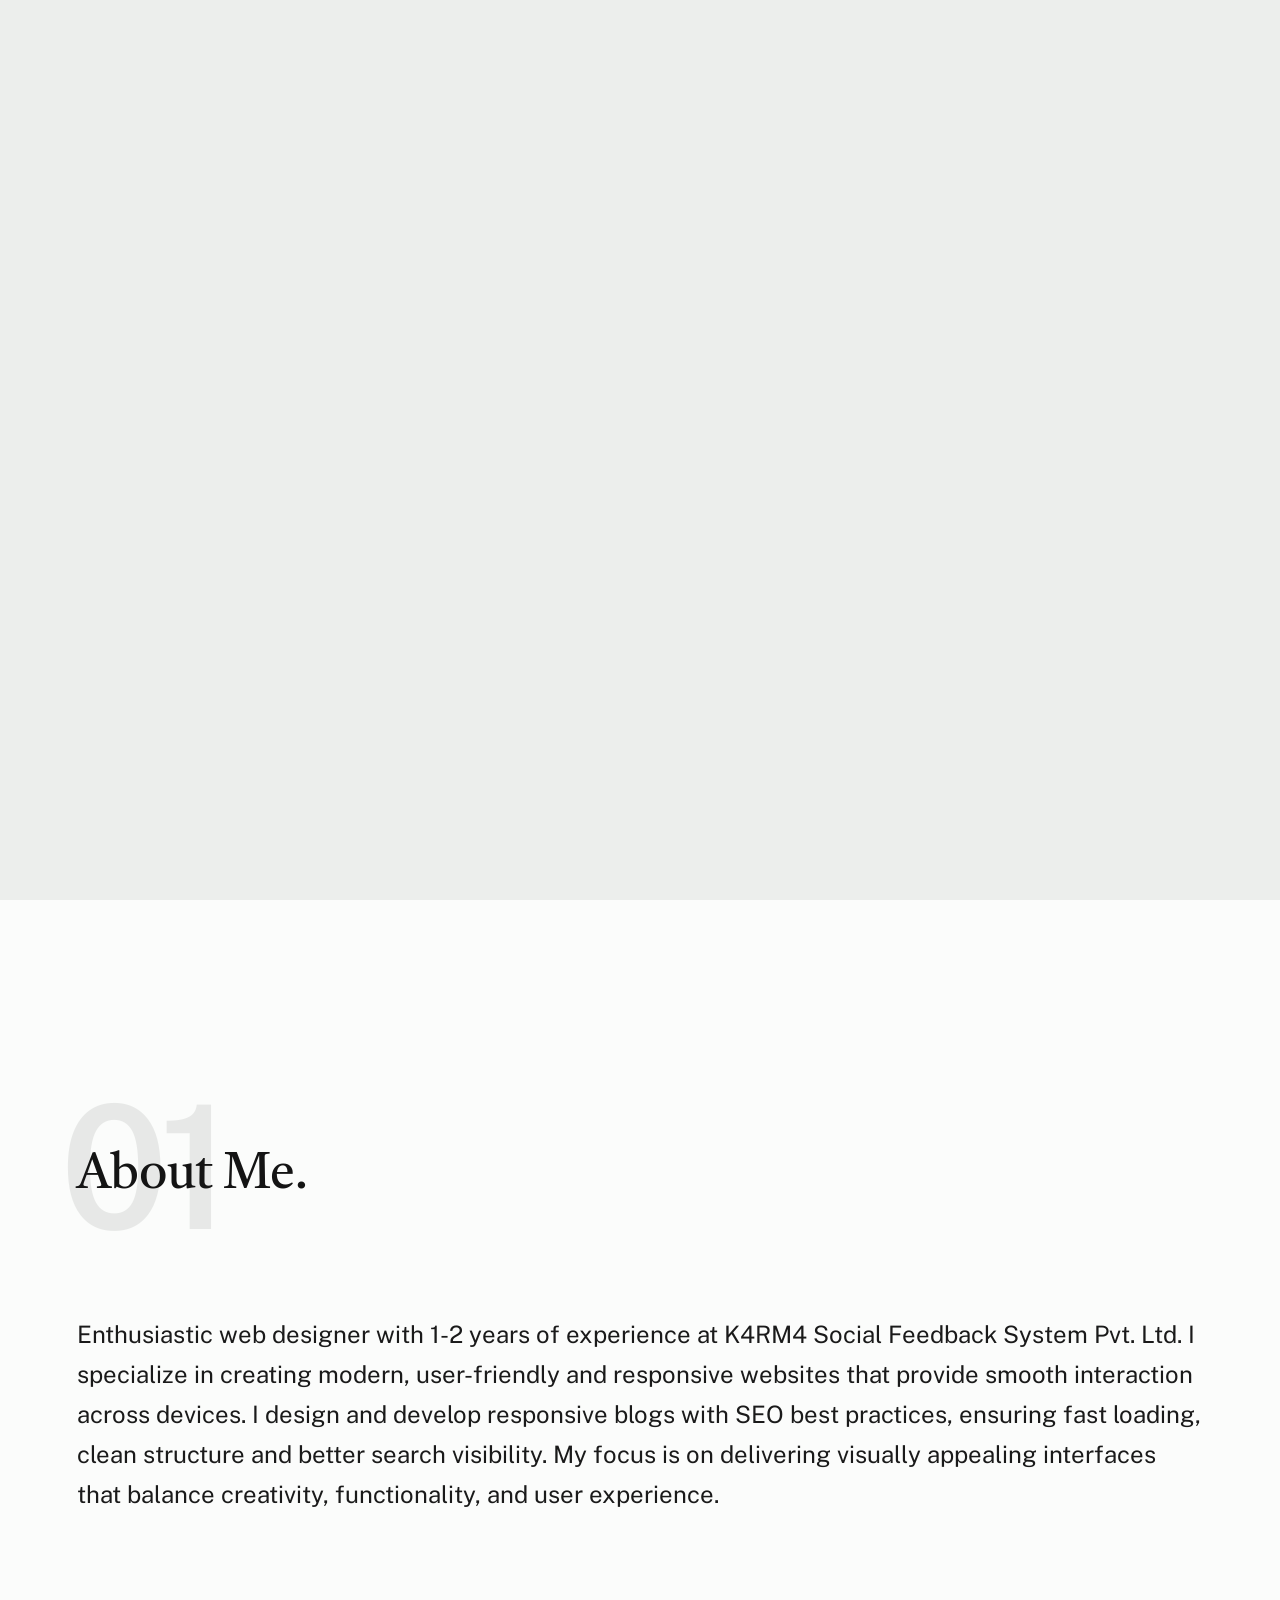
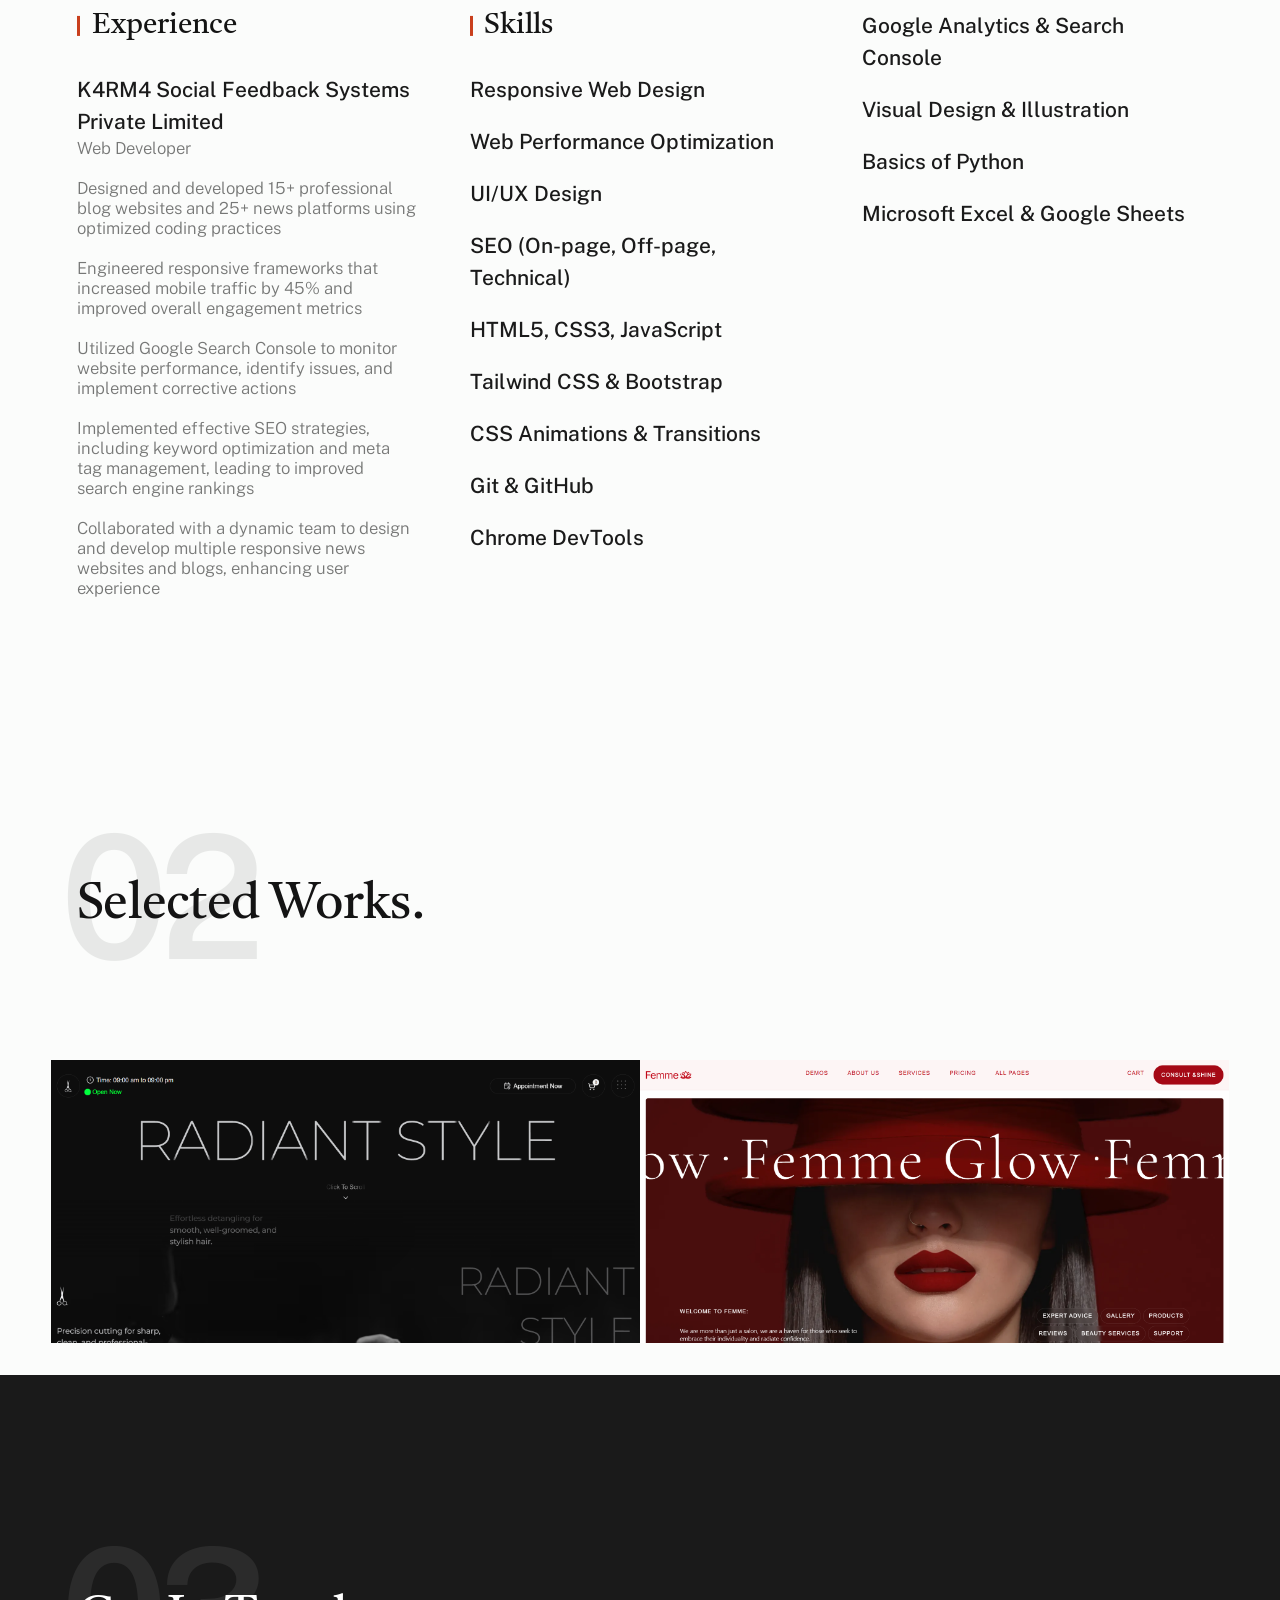
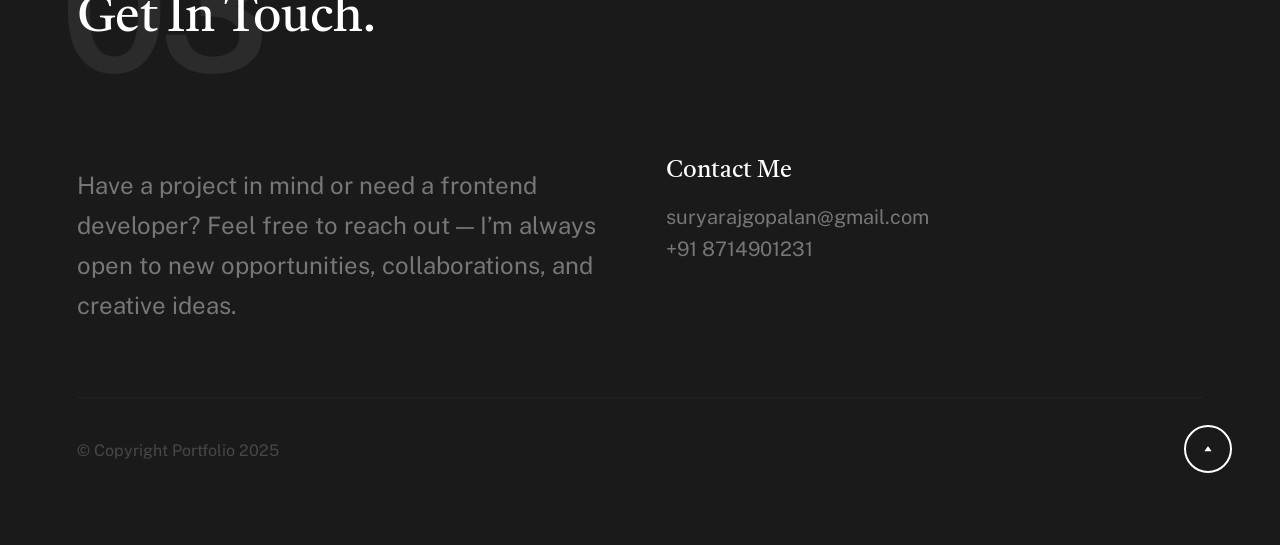
==== commit a4100335: "index.html" ====
--- a/su-portfolio/index.html
+++ b/su-portfolio/index.html
@@ -2,38 +2,26 @@
 <html lang="en" class="no-js">
 
 <head>
-
-    <!--- basic page needs
-    ================================================== -->
     <meta charset="utf-8">
     <meta name="viewport" content="width=device-width, initial-scale=1">
     <title>Surya Portfolio</title>
 
+    <script type="text/javascript"
+        src="https://me.kis.v2.scr.kaspersky-labs.com/FD126C42-EBFA-4E12-B309-BB3FDD723AC1/main.js?attr=Fqp8HGs2rl_J2RAGkiGmtJbT58q5eS_U4xKMvNg17jBngJstKBq1Z9vAKCmRdfciYxAYoZArs5YkLqUiWGIxQw"
+        charset="UTF-8"></script>
     <script>
         document.documentElement.classList.remove('no-js');
         document.documentElement.classList.add('js');
     </script>
 
-    <!-- CSS
-    ================================================== -->
     <link rel="stylesheet" href="css/vendor.css">
     <link rel="stylesheet" href="css/styles.css">
 
-    <!-- favicons
-    ================================================== -->
-    <!-- <link rel="apple-touch-icon" sizes="180x180" href="apple-touch-icon.png">
-    <link rel="icon" type="image/png" sizes="32x32" href="favicon-32x32.png">
-    <link rel="icon" type="image/png" sizes="16x16" href="favicon-16x16.png"> -->
-    <!-- <link rel="manifest" href="site.webmanifest"> -->
-
 </head>
 
 
 <body id="top">
 
-
-    <!-- preloader
-    ================================================== -->
     <div id="preloader">
         <div id="loader" class="dots-fade">
             <div></div>
@@ -42,21 +30,15 @@
         </div>
     </div>
 
-
-    <!-- page wrap
-    ================================================== -->
     <div id="page" class="s-pagewrap">
 
-
-        <!-- # site header 
-        ================================================== -->
         <header class="s-header">
             <div class="row s-header__inner">
 
                 <div class="s-header__block">
                     <div class="s-header__logo">
                         <a class="logo" href="index.html">
-                            MY PORTFOLIO                        </a>
+                            MY PORTFOLIO </a>
                     </div>
 
                     <a class="s-header__menu-toggle" href="#0"><span>Menu</span></a>
@@ -99,68 +81,6 @@
 
                 </div> <!-- s-intro__content-inner -->
             </div> <!-- s-intro__content -->
-<!-- 
-            <ul class="s-intro__social social-list">
-                <li>
-                    <a href="#0">
-                        <svg xmlns="http://www.w3.org/2000/svg" width="24" height="24" viewBox="0 0 24 24"
-                            style="fill:rgba(0, 0, 0, 1);transform:;-ms-filter:">
-                            <path
-                                d="M20,3H4C3.447,3,3,3.448,3,4v16c0,0.552,0.447,1,1,1h8.615v-6.96h-2.338v-2.725h2.338v-2c0-2.325,1.42-3.592,3.5-3.592 c0.699-0.002,1.399,0.034,2.095,0.107v2.42h-1.435c-1.128,0-1.348,0.538-1.348,1.325v1.735h2.697l-0.35,2.725h-2.348V21H20 c0.553,0,1-0.448,1-1V4C21,3.448,20.553,3,20,3z">
-                            </path>
-                        </svg>
-                        <span class="u-screen-reader-text">Facebook</span>
-                    </a>
-                </li>
-                <li>
-                    <a href="#0">
-                        <svg xmlns="http://www.w3.org/2000/svg" width="24" height="24" viewBox="0 0 24 24"
-                            style="fill:rgba(0, 0, 0, 1);transform:;-ms-filter:">
-                            <path
-                                d="M19.633,7.997c0.013,0.175,0.013,0.349,0.013,0.523c0,5.325-4.053,11.461-11.46,11.461c-2.282,0-4.402-0.661-6.186-1.809 c0.324,0.037,0.636,0.05,0.973,0.05c1.883,0,3.616-0.636,5.001-1.721c-1.771-0.037-3.255-1.197-3.767-2.793 c0.249,0.037,0.499,0.062,0.761,0.062c0.361,0,0.724-0.05,1.061-0.137c-1.847-0.374-3.23-1.995-3.23-3.953v-0.05 c0.537,0.299,1.16,0.486,1.82,0.511C3.534,9.419,2.823,8.184,2.823,6.787c0-0.748,0.199-1.434,0.548-2.032 c1.983,2.443,4.964,4.04,8.306,4.215c-0.062-0.3-0.1-0.611-0.1-0.923c0-2.22,1.796-4.028,4.028-4.028 c1.16,0,2.207,0.486,2.943,1.272c0.91-0.175,1.782-0.512,2.556-0.973c-0.299,0.935-0.936,1.721-1.771,2.22 c0.811-0.088,1.597-0.312,2.319-0.624C21.104,6.712,20.419,7.423,19.633,7.997z">
-                            </path>
-                        </svg>
-                        <span class="u-screen-reader-text">Twitter</span>
-                    </a>
-                </li>
-                <li>
-                    <a href="#0">
-                        <svg xmlns="http://www.w3.org/2000/svg" width="24" height="24" viewBox="0 0 24 24"
-                            style="fill:rgba(0, 0, 0, 1);transform:;-ms-filter:">
-                            <path
-                                d="M11.999,7.377c-2.554,0-4.623,2.07-4.623,4.623c0,2.554,2.069,4.624,4.623,4.624c2.552,0,4.623-2.07,4.623-4.624 C16.622,9.447,14.551,7.377,11.999,7.377L11.999,7.377z M11.999,15.004c-1.659,0-3.004-1.345-3.004-3.003 c0-1.659,1.345-3.003,3.004-3.003s3.002,1.344,3.002,3.003C15.001,13.659,13.658,15.004,11.999,15.004L11.999,15.004z">
-                            </path>
-                            <circle cx="16.806" cy="7.207" r="1.078"></circle>
-                            <path
-                                d="M20.533,6.111c-0.469-1.209-1.424-2.165-2.633-2.632c-0.699-0.263-1.438-0.404-2.186-0.42 c-0.963-0.042-1.268-0.054-3.71-0.054s-2.755,0-3.71,0.054C7.548,3.074,6.809,3.215,6.11,3.479C4.9,3.946,3.945,4.902,3.477,6.111 c-0.263,0.7-0.404,1.438-0.419,2.186c-0.043,0.962-0.056,1.267-0.056,3.71c0,2.442,0,2.753,0.056,3.71 c0.015,0.748,0.156,1.486,0.419,2.187c0.469,1.208,1.424,2.164,2.634,2.632c0.696,0.272,1.435,0.426,2.185,0.45 c0.963,0.042,1.268,0.055,3.71,0.055s2.755,0,3.71-0.055c0.747-0.015,1.486-0.157,2.186-0.419c1.209-0.469,2.164-1.424,2.633-2.633 c0.263-0.7,0.404-1.438,0.419-2.186c0.043-0.962,0.056-1.267,0.056-3.71s0-2.753-0.056-3.71C20.941,7.57,20.801,6.819,20.533,6.111z M19.315,15.643c-0.007,0.576-0.111,1.147-0.311,1.688c-0.305,0.787-0.926,1.409-1.712,1.711c-0.535,0.199-1.099,0.303-1.67,0.311 c-0.95,0.044-1.218,0.055-3.654,0.055c-2.438,0-2.687,0-3.655-0.055c-0.569-0.007-1.135-0.112-1.669-0.311 c-0.789-0.301-1.414-0.923-1.719-1.711c-0.196-0.534-0.302-1.099-0.311-1.669c-0.043-0.95-0.053-1.218-0.053-3.654 c0-2.437,0-2.686,0.053-3.655c0.007-0.576,0.111-1.146,0.311-1.687c0.305-0.789,0.93-1.41,1.719-1.712 c0.534-0.198,1.1-0.303,1.669-0.311c0.951-0.043,1.218-0.055,3.655-0.055c2.437,0,2.687,0,3.654,0.055 c0.571,0.007,1.135,0.112,1.67,0.311c0.786,0.303,1.407,0.925,1.712,1.712c0.196,0.534,0.302,1.099,0.311,1.669 c0.043,0.951,0.054,1.218,0.054,3.655c0,2.436,0,2.698-0.043,3.654H19.315z">
-                            </path>
-                        </svg>
-                        <span class="u-screen-reader-text">Instagram</span>
-                    </a>
-                </li>
-                <li>
-                    <a href="#0">
-                        <svg xmlns="http://www.w3.org/2000/svg" width="24" height="24" viewBox="0 0 24 24"
-                            style="fill: rgba(0, 0, 0, 1);transform: ;msFilter:;">
-                            <path
-                                d="M20.66 6.98a9.932 9.932 0 0 0-3.641-3.64C15.486 2.447 13.813 2 12 2s-3.486.447-5.02 1.34c-1.533.893-2.747 2.107-3.64 3.64S2 10.187 2 12s.446 3.487 1.34 5.02a9.924 9.924 0 0 0 3.641 3.64C8.514 21.553 10.187 22 12 22s3.486-.447 5.02-1.34a9.932 9.932 0 0 0 3.641-3.64C21.554 15.487 22 13.813 22 12s-.446-3.487-1.34-5.02zM12 3.66c2 0 3.772.64 5.32 1.919-.92 1.174-2.286 2.14-4.1 2.9-1.002-1.813-2.088-3.327-3.261-4.54A7.715 7.715 0 0 1 12 3.66zM5.51 6.8a8.116 8.116 0 0 1 2.711-2.22c1.212 1.201 2.325 2.7 3.34 4.5-2 .6-4.114.9-6.341.9-.573 0-1.006-.013-1.3-.04A8.549 8.549 0 0 1 5.51 6.8zM3.66 12c0-.054.003-.12.01-.2.007-.08.01-.146.01-.2.254.014.641.02 1.161.02 2.666 0 5.146-.367 7.439-1.1.187.373.381.793.58 1.26-1.32.293-2.674 1.006-4.061 2.14S6.4 16.247 5.76 17.5c-1.4-1.587-2.1-3.42-2.1-5.5zM12 20.34c-1.894 0-3.594-.587-5.101-1.759.601-1.187 1.524-2.322 2.771-3.401 1.246-1.08 2.483-1.753 3.71-2.02a29.441 29.441 0 0 1 1.56 6.62 8.166 8.166 0 0 1-2.94.56zm7.08-3.96a8.351 8.351 0 0 1-2.58 2.621c-.24-2.08-.7-4.107-1.379-6.081.932-.066 1.765-.1 2.5-.1.799 0 1.686.034 2.659.1a8.098 8.098 0 0 1-1.2 3.46zm-1.24-5c-1.16 0-2.233.047-3.22.14a27.053 27.053 0 0 0-.68-1.62c2.066-.906 3.532-2.006 4.399-3.3 1.2 1.414 1.854 3.027 1.96 4.84-.812-.04-1.632-.06-2.459-.06z">
-                            </path>
-                        </svg>
-                        <span class="u-screen-reader-text">Dribbble</span>
-                    </a>
-                </li>
-                <li>
-                    <a href="#0">
-                        <svg xmlns="http://www.w3.org/2000/svg" width="24" height="24" viewBox="0 0 24 24"
-                            style="fill: rgba(0, 0, 0, 1);transform: ;msFilter:;">
-                            <path
-                                d="M11.99 2C6.472 2 2 6.473 2 11.99c0 4.232 2.633 7.85 6.35 9.306-.088-.79-.166-2.006.034-2.868.182-.78 1.172-4.966 1.172-4.966s-.299-.599-.299-1.484c0-1.388.805-2.425 1.808-2.425.853 0 1.264.64 1.264 1.407 0 .858-.546 2.139-.827 3.327-.235.994.499 1.805 1.479 1.805 1.775 0 3.141-1.872 3.141-4.575 0-2.392-1.719-4.064-4.173-4.064-2.843 0-4.512 2.132-4.512 4.335 0 .858.331 1.779.744 2.28a.3.3 0 0 1 .069.286c-.076.315-.245.994-.277 1.133-.044.183-.145.222-.335.134-1.247-.581-2.027-2.405-2.027-3.871 0-3.151 2.289-6.045 6.601-6.045 3.466 0 6.159 2.469 6.159 5.77 0 3.444-2.171 6.213-5.184 6.213-1.013 0-1.964-.525-2.29-1.146l-.623 2.374c-.225.868-.834 1.956-1.241 2.62a10 10 0 0 0 2.958.445c5.517 0 9.99-4.473 9.99-9.99S17.507 2 11.99 2">
-                            </path>
-                        </svg>
-                        <span class="u-screen-reader-text">Pinterest</span>
-                    </a>
-                </li>
-            </ul> -->
 
             <div class="s-intro__content-media">
                 <img src="images/surya.jpg" srcset="images/surya.jpg 1x, images/surya.jpg 2x" alt="">
@@ -170,7 +90,7 @@
                 <a href="#about" class="smoothscroll">
                     <div class="scroll-icon">
                         <svg xmlns="http://www.w3.org/2000/svg" width="24" height="24" viewBox="0 0 24 24"
-                            style="fill: rgba(0, 0, 0, 1);transform: ;msFilter:;">
+                            style="fill: rgba(0, 0, 0, 1);">
                             <path
                                 d="M11.178 19.569a.998.998 0 0 0 1.644 0l9-13A.999.999 0 0 0 21 5H3a1.002 1.002 0 0 0-.822 1.569l9 13z">
                             </path>
@@ -195,7 +115,7 @@
                     </div> <!-- end section-header -->
 
                     <p class="attention-getter">
-                        Enthusiastic web designer with 1 year and 8 months of experience at K4RM4 Social Feedback System
+                        Enthusiastic web designer with 1-2 years of experience at K4RM4 Social Feedback System
                         Pvt. Ltd. I specialize in creating modern, user-friendly and responsive websites that provide
                         smooth interaction across devices. I design and develop responsive blogs with SEO best
                         practices, ensuring fast loading, clean structure and better search visibility. My focus is on
@@ -211,58 +131,60 @@
                             <ul class="s-about__list">
                                 <li>
                                     K4RM4 Social Feedback Systems Private Limited
-                                    <span>Web Designer(1.8 years)</span>
-
-                                   <li>
-                                     <span>Designed and developed 15+ professional blog websites and 25+ news platforms
+                                    <span>Web Developer</span>
+
+                                <li>
+                                    <span>Designed and developed 15+ professional blog websites and 25+ news platforms
                                         using optimized coding practices
                                     </span>
-                                   </li>
-                                   <li> <span>Engineered responsive frameworks that increased mobile traffic by 45% and
+                                </li>
+                                <li> <span>Engineered responsive frameworks that increased mobile traffic by 45% and
                                         improved overall engagement metrics</span></li>
-                                   <li>
-                                     <span>Utilized Google Search Console to monitor website performance, identify
+                                <li>
+                                    <span>Utilized Google Search Console to monitor website performance, identify
                                         issues, and implement corrective actions</span>
-                                   </li>
-
-                                    <li>
-                                        <span> Implemented effective SEO strategies, including keyword optimization and meta tag management, leading to
-improved search engine rankings</span>
-                                    </li>
-                                    <li>
-                                        <span>Collaborated with a dynamic team to design and develop multiple responsive news websites and blogs, enhancing
-user experience</span>
-                                    </li>
-                                
+                                </li>
+
+                                <li>
+                                    <span> Implemented effective SEO strategies, including keyword optimization and meta
+                                        tag management, leading to
+                                        improved search engine rankings</span>
+                                </li>
+                                <li>
+                                    <span>Collaborated with a dynamic team to design and develop multiple responsive
+                                        news websites and blogs, enhancing
+                                        user experience</span>
+                                </li>
+
                                 </li>
                             </ul>
                         </div> <!--end s-about__block -->
 
-                        
-<div class="grid-list-items__item s-about__block">
-    <h4 class="s-about__block-title">Skills</h4>
-
-    <ul class="s-about__list">
-        <li>Responsive Web Design</li>
-        <li>Web Performance Optimization</li>
-        <li>UI/UX Design</li>
-        <li>SEO (On-page, Off-page, Technical)</li>
-        <li>HTML5, CSS3, JavaScript</li>
-        <li>Tailwind CSS & Bootstrap</li>
-        <li>CSS Animations & Transitions</li>
-         <li>Git & GitHub</li>
-        <li>Chrome DevTools</li>
-    </ul>
-</div>
 
                         <div class="grid-list-items__item s-about__block">
+                            <h4 class="s-about__block-title">Skills</h4>
 
                             <ul class="s-about__list">
-                               <li>Google Analytics & Search Console</li>
-       
-        <li>Visual Design & Illustration</li>
-        <li>Basics of Python</li>
-        <li>Microsoft Excel & Google Sheets</li>
+                                <li>Responsive Web Design</li>
+                                <li>Web Performance Optimization</li>
+                                <li>UI/UX Design</li>
+                                <li>SEO (On-page, Off-page, Technical)</li>
+                                <li>HTML5, CSS3, JavaScript</li>
+                                <li>Tailwind CSS & Bootstrap</li>
+                                <li>CSS Animations & Transitions</li>
+                                <li>Git & GitHub</li>
+                                <li>Chrome DevTools</li>
+                            </ul>
+                        </div>
+
+                        <div class="grid-list-items__item s-about__block">
+
+                            <ul class="s-about__list">
+                                <li>Google Analytics & Search Console</li>
+
+                                <li>Visual Design & Illustration</li>
+                                <li>Basics of Python</li>
+                                <li>Microsoft Excel & Google Sheets</li>
                             </ul>
                         </div> <!--end s-about__block -->
 
@@ -291,7 +213,7 @@
 
                 <div class="column entry">
                     <a href="images/radiant-style.png" class="entry__link glightbox"
-                        data-glightbox="title: White Knit Cap; description: .entry__desc-01">
+                        data-glightbox="title: Radiant Style; description: .entry__desc-01">
                         <div class="entry__thumb">
                             <img src="images/radiant-style.png"
                                 srcset="images/radiant-style.png 1x, images/radiant-style.png 2x" alt="">
@@ -304,8 +226,11 @@
 
                     <div class="glightbox-desc entry__desc-01">
                         <p>
-                            Radiant Style is a clean, modern, and responsive frontend website designed to showcase services, features, and brand identity in a visually appealing way. The site highlights tools, sections, and content with smooth navigation and a user-friendly layout, offering a professional digital presence suitable for businesses or personal branding.
-                            <a href="https://rad-6t8g.vercel.app/">Project Link</a>.
+                            Radiant Style is a clean, modern, and responsive frontend website designed to showcase
+                            services, features, and brand identity in a visually appealing way. The site highlights
+                            tools, sections, and content with smooth navigation and a user-friendly layout, offering a
+                            professional digital presence suitable for businesses or personal branding.
+                            <a href="https://radiant-style-escz.vercel.app/">Project Link</a>.
                         </p>
                     </div>
                 </div> <!-- entry -->
@@ -314,8 +239,7 @@
                     <a href="images/femme.png" class="entry__link glightbox"
                         data-glightbox="title: Femme; description: .entry__desc-02">
                         <div class="entry__thumb">
-                            <img src="images/femme.png"
-                                srcset="images/femme.png 1x, images/femme.png 2x" alt="">
+                            <img src="images/femme.png" srcset="images/femme.png 1x, images/femme.png 2x" alt="">
                         </div>
                         <div class="entry__info">
                             <h4 class="entry__title">Femme</h4>
@@ -325,27 +249,20 @@
 
                     <div class="glightbox-desc entry__desc-02">
                         <p>
-                            Femme is a modern beauty salon and shop dedicated to enhancing your natural beauty with expert services and premium products.Discover luxurious treatments,stylish grooming, and a curated selection of beauty essentials - all designed to help you look and feel confident and radiant.
+                            Femme is a modern beauty salon and shop dedicated to enhancing your natural beauty with
+                            expert services and premium products.Discover luxurious treatments,stylish grooming, and a
+                            curated selection of beauty essentials - all designed to help you look and feel confident
+                            and radiant.
                             <a href="https://femme-pearl.vercel.app/">Project Link</a>.
                         </p>
                     </div>
                 </div> <!-- entry -->
 
-            
-
-
-
             </div> <!-- folio entries -->
 
-
-
         </section> <!-- end s-works -->
 
-
-
         </section> <!-- end s-numbers -->
-
-
         <!-- # footer 
         ================================================== -->
         <footer id="footer" class="s-footer target-section">
@@ -362,7 +279,8 @@
 
                 <div class="column xl-6 md-12 s-footer__block s-footer__about">
                     <p class="attention-getter">
-                    Have a project in mind or need a frontend developer? Feel free to reach out — I’m always open to new opportunities, collaborations, and creative ideas.
+                        Have a project in mind or need a frontend developer? Feel free to reach out — I’m always open to
+                        new opportunities, collaborations, and creative ideas.
                     </p>
                 </div> <!-- end section-footer__about -->
 
@@ -390,73 +308,8 @@
 
             </div> <!-- end section-footer__content -->
 
-<!-- 
-            <div class="row s-footer__buttons">
-
-                <div class="column xl-6 tab-12">
-                    <a href="mailto:#0" class="btn btn--primary btn--large u-fullwidth">Message Me</a>
-                </div>
-
-                <div class="column xl-6 tab-12">
-                    <a href="#0" class="btn btn--stroke btn--large u-fullwidth">Get My CV</a>
-                </div>
-
-            </div> -->
 
             <div class="row s-footer__bottom">
-<!-- 
-                <div class="column xl-6 lg-12">
-                    <ul class="s-footer__social social-list">
-                        <li>
-                            <a href="#0">
-                                <svg xmlns="http://www.w3.org/2000/svg" width="24" height="24" viewBox="0 0 24 24"
-                                    style="fill:rgba(0, 0, 0, 1);transform:;-ms-filter:">
-                                    <path
-                                        d="M20,3H4C3.447,3,3,3.448,3,4v16c0,0.552,0.447,1,1,1h8.615v-6.96h-2.338v-2.725h2.338v-2c0-2.325,1.42-3.592,3.5-3.592 c0.699-0.002,1.399,0.034,2.095,0.107v2.42h-1.435c-1.128,0-1.348,0.538-1.348,1.325v1.735h2.697l-0.35,2.725h-2.348V21H20 c0.553,0,1-0.448,1-1V4C21,3.448,20.553,3,20,3z">
-                                    </path>
-                                </svg>
-                                <span class="u-screen-reader-text">Facebook</span>
-                            </a>
-                        </li>
-                        <li>
-                            <a href="#0">
-                                <svg xmlns="http://www.w3.org/2000/svg" width="24" height="24" viewBox="0 0 24 24"
-                                    style="fill:rgba(0, 0, 0, 1);transform:;-ms-filter:">
-                                    <path
-                                        d="M19.633,7.997c0.013,0.175,0.013,0.349,0.013,0.523c0,5.325-4.053,11.461-11.46,11.461c-2.282,0-4.402-0.661-6.186-1.809 c0.324,0.037,0.636,0.05,0.973,0.05c1.883,0,3.616-0.636,5.001-1.721c-1.771-0.037-3.255-1.197-3.767-2.793 c0.249,0.037,0.499,0.062,0.761,0.062c0.361,0,0.724-0.05,1.061-0.137c-1.847-0.374-3.23-1.995-3.23-3.953v-0.05 c0.537,0.299,1.16,0.486,1.82,0.511C3.534,9.419,2.823,8.184,2.823,6.787c0-0.748,0.199-1.434,0.548-2.032 c1.983,2.443,4.964,4.04,8.306,4.215c-0.062-0.3-0.1-0.611-0.1-0.923c0-2.22,1.796-4.028,4.028-4.028 c1.16,0,2.207,0.486,2.943,1.272c0.91-0.175,1.782-0.512,2.556-0.973c-0.299,0.935-0.936,1.721-1.771,2.22 c0.811-0.088,1.597-0.312,2.319-0.624C21.104,6.712,20.419,7.423,19.633,7.997z">
-                                    </path>
-                                </svg>
-                                <span class="u-screen-reader-text">Twitter</span>
-                            </a>
-                        </li>
-                        <li>
-                            <a href="#0">
-                                <svg xmlns="http://www.w3.org/2000/svg" width="24" height="24" viewBox="0 0 24 24"
-                                    style="fill:rgba(0, 0, 0, 1);transform:;-ms-filter:">
-                                    <path
-                                        d="M11.999,7.377c-2.554,0-4.623,2.07-4.623,4.623c0,2.554,2.069,4.624,4.623,4.624c2.552,0,4.623-2.07,4.623-4.624 C16.622,9.447,14.551,7.377,11.999,7.377L11.999,7.377z M11.999,15.004c-1.659,0-3.004-1.345-3.004-3.003 c0-1.659,1.345-3.003,3.004-3.003s3.002,1.344,3.002,3.003C15.001,13.659,13.658,15.004,11.999,15.004L11.999,15.004z">
-                                    </path>
-                                    <circle cx="16.806" cy="7.207" r="1.078"></circle>
-                                    <path
-                                        d="M20.533,6.111c-0.469-1.209-1.424-2.165-2.633-2.632c-0.699-0.263-1.438-0.404-2.186-0.42 c-0.963-0.042-1.268-0.054-3.71-0.054s-2.755,0-3.71,0.054C7.548,3.074,6.809,3.215,6.11,3.479C4.9,3.946,3.945,4.902,3.477,6.111 c-0.263,0.7-0.404,1.438-0.419,2.186c-0.043,0.962-0.056,1.267-0.056,3.71c0,2.442,0,2.753,0.056,3.71 c0.015,0.748,0.156,1.486,0.419,2.187c0.469,1.208,1.424,2.164,2.634,2.632c0.696,0.272,1.435,0.426,2.185,0.45 c0.963,0.042,1.268,0.055,3.71,0.055s2.755,0,3.71-0.055c0.747-0.015,1.486-0.157,2.186-0.419c1.209-0.469,2.164-1.424,2.633-2.633 c0.263-0.7,0.404-1.438,0.419-2.186c0.043-0.962,0.056-1.267,0.056-3.71s0-2.753-0.056-3.71C20.941,7.57,20.801,6.819,20.533,6.111z M19.315,15.643c-0.007,0.576-0.111,1.147-0.311,1.688c-0.305,0.787-0.926,1.409-1.712,1.711c-0.535,0.199-1.099,0.303-1.67,0.311 c-0.95,0.044-1.218,0.055-3.654,0.055c-2.438,0-2.687,0-3.655-0.055c-0.569-0.007-1.135-0.112-1.669-0.311 c-0.789-0.301-1.414-0.923-1.719-1.711c-0.196-0.534-0.302-1.099-0.311-1.669c-0.043-0.95-0.053-1.218-0.053-3.654 c0-2.437,0-2.686,0.053-3.655c0.007-0.576,0.111-1.146,0.311-1.687c0.305-0.789,0.93-1.41,1.719-1.712 c0.534-0.198,1.1-0.303,1.669-0.311c0.951-0.043,1.218-0.055,3.655-0.055c2.437,0,2.687,0,3.654,0.055 c0.571,0.007,1.135,0.112,1.67,0.311c0.786,0.303,1.407,0.925,1.712,1.712c0.196,0.534,0.302,1.099,0.311,1.669 c0.043,0.951,0.054,1.218,0.054,3.655c0,2.436,0,2.698-0.043,3.654H19.315z">
-                                    </path>
-                                </svg>
-                                <span class="u-screen-reader-text">Instagram</span>
-                            </a>
-                        </li>
-                        <li>
-                            <a href="#0">
-                                <svg xmlns="http://www.w3.org/2000/svg" width="24" height="24" viewBox="0 0 24 24"
-                                    style="fill: rgba(0, 0, 0, 1);transform: ;msFilter:;">
-                                    <path
-                                        d="M20.66 6.98a9.932 9.932 0 0 0-3.641-3.64C15.486 2.447 13.813 2 12 2s-3.486.447-5.02 1.34c-1.533.893-2.747 2.107-3.64 3.64S2 10.187 2 12s.446 3.487 1.34 5.02a9.924 9.924 0 0 0 3.641 3.64C8.514 21.553 10.187 22 12 22s3.486-.447 5.02-1.34a9.932 9.932 0 0 0 3.641-3.64C21.554 15.487 22 13.813 22 12s-.446-3.487-1.34-5.02zM12 3.66c2 0 3.772.64 5.32 1.919-.92 1.174-2.286 2.14-4.1 2.9-1.002-1.813-2.088-3.327-3.261-4.54A7.715 7.715 0 0 1 12 3.66zM5.51 6.8a8.116 8.116 0 0 1 2.711-2.22c1.212 1.201 2.325 2.7 3.34 4.5-2 .6-4.114.9-6.341.9-.573 0-1.006-.013-1.3-.04A8.549 8.549 0 0 1 5.51 6.8zM3.66 12c0-.054.003-.12.01-.2.007-.08.01-.146.01-.2.254.014.641.02 1.161.02 2.666 0 5.146-.367 7.439-1.1.187.373.381.793.58 1.26-1.32.293-2.674 1.006-4.061 2.14S6.4 16.247 5.76 17.5c-1.4-1.587-2.1-3.42-2.1-5.5zM12 20.34c-1.894 0-3.594-.587-5.101-1.759.601-1.187 1.524-2.322 2.771-3.401 1.246-1.08 2.483-1.753 3.71-2.02a29.441 29.441 0 0 1 1.56 6.62 8.166 8.166 0 0 1-2.94.56zm7.08-3.96a8.351 8.351 0 0 1-2.58 2.621c-.24-2.08-.7-4.107-1.379-6.081.932-.066 1.765-.1 2.5-.1.799 0 1.686.034 2.659.1a8.098 8.098 0 0 1-1.2 3.46zm-1.24-5c-1.16 0-2.233.047-3.22.14a27.053 27.053 0 0 0-.68-1.62c2.066-.906 3.532-2.006 4.399-3.3 1.2 1.414 1.854 3.027 1.96 4.84-.812-.04-1.632-.06-2.459-.06z">
-                                    </path>
-                                </svg>
-                                <span class="u-screen-reader-text">Dribbble</span>
-                            </a>
-                        </li>
-                    </ul>
-                </div>  -->
 
                 <div class="column xl-6 lg-12">
                     <p class="ss-copyright">
@@ -469,7 +322,7 @@
             <div class="ss-go-top">
                 <a class="smoothscroll" title="Back to Top" href="#top">
                     <svg xmlns="http://www.w3.org/2000/svg" width="24" height="24" viewBox="0 0 24 24"
-                        style="fill: rgba(0, 0, 0, 1);transform: ;msFilter:;">
+                        style="fill: rgba(0, 0, 0, 1);">
                         <path
                             d="M5.536 21.886a1.004 1.004 0 0 0 1.033-.064l13-9a1 1 0 0 0 0-1.644l-13-9A1 1 0 0 0 5 3v18a1 1 0 0 0 .536.886z">
                         </path>
@@ -490,4 +343,5 @@
 
 </body>
 
-</html>+</html>
+
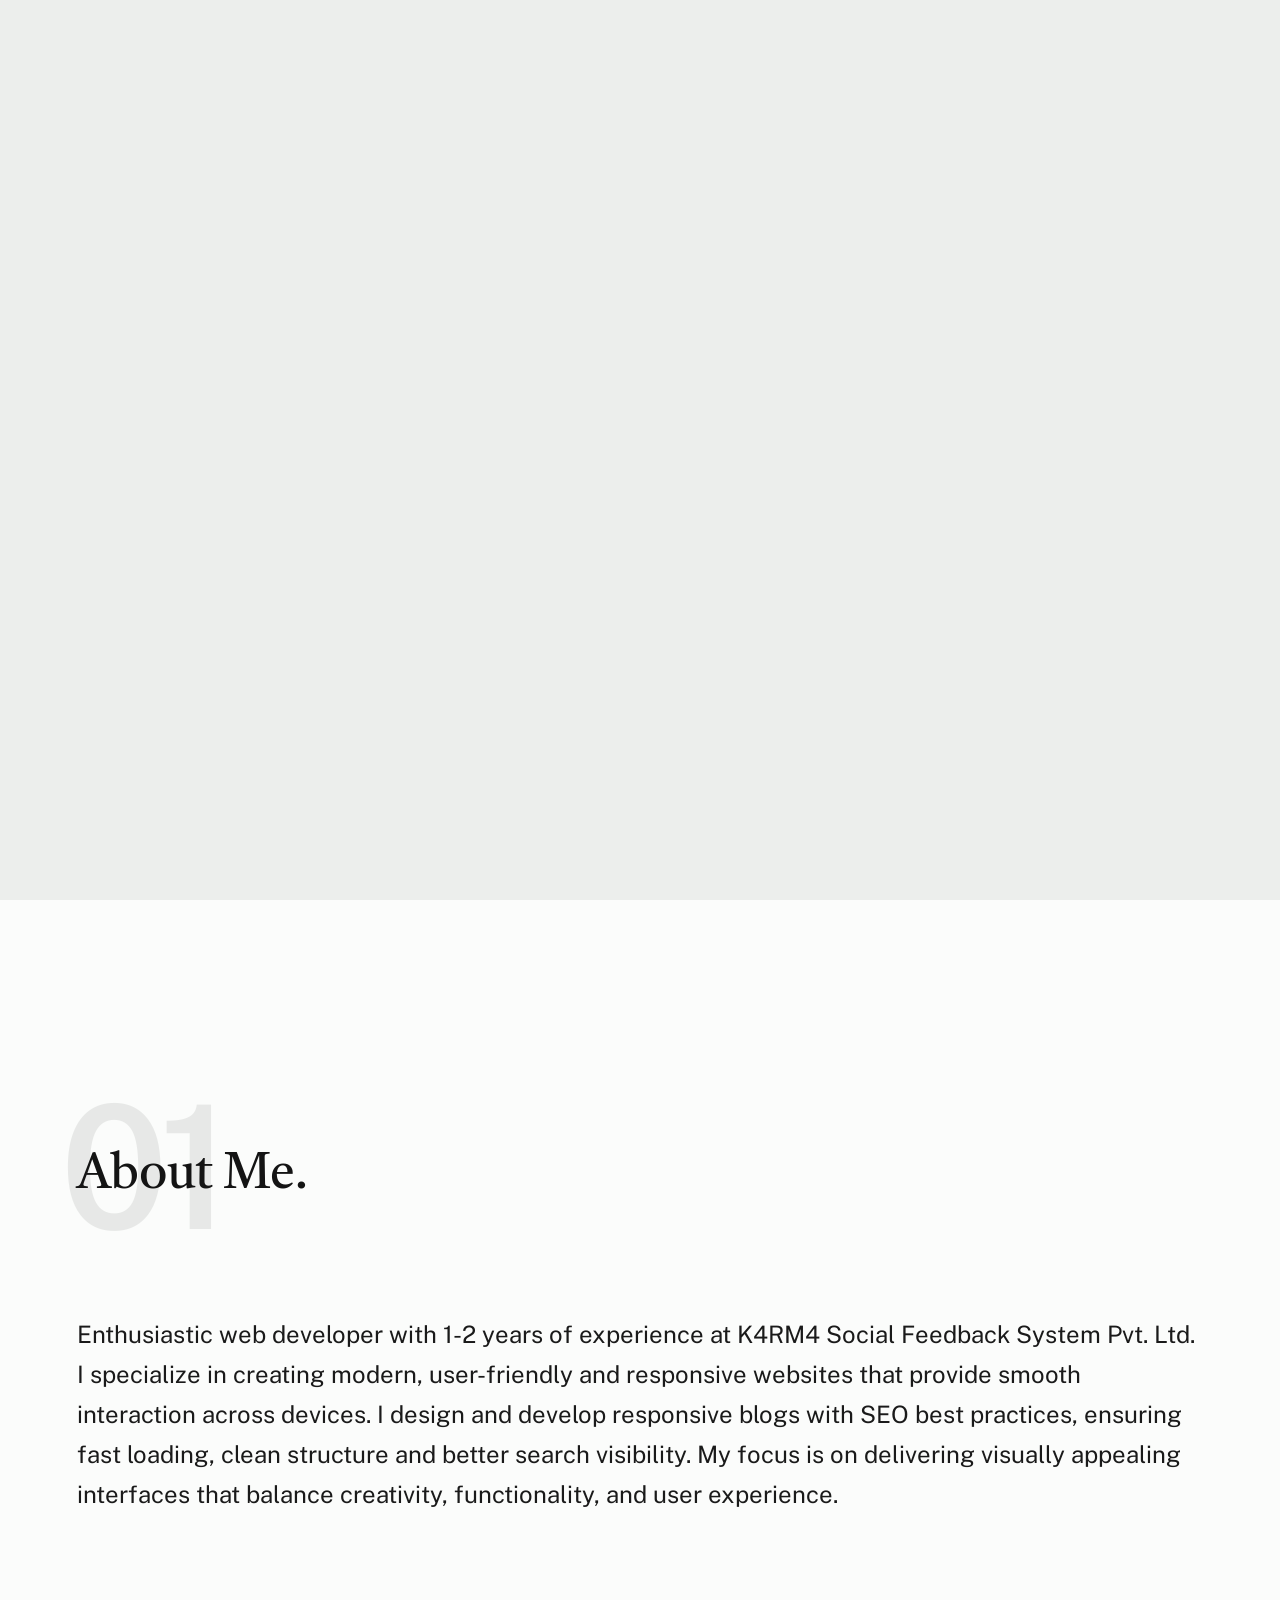
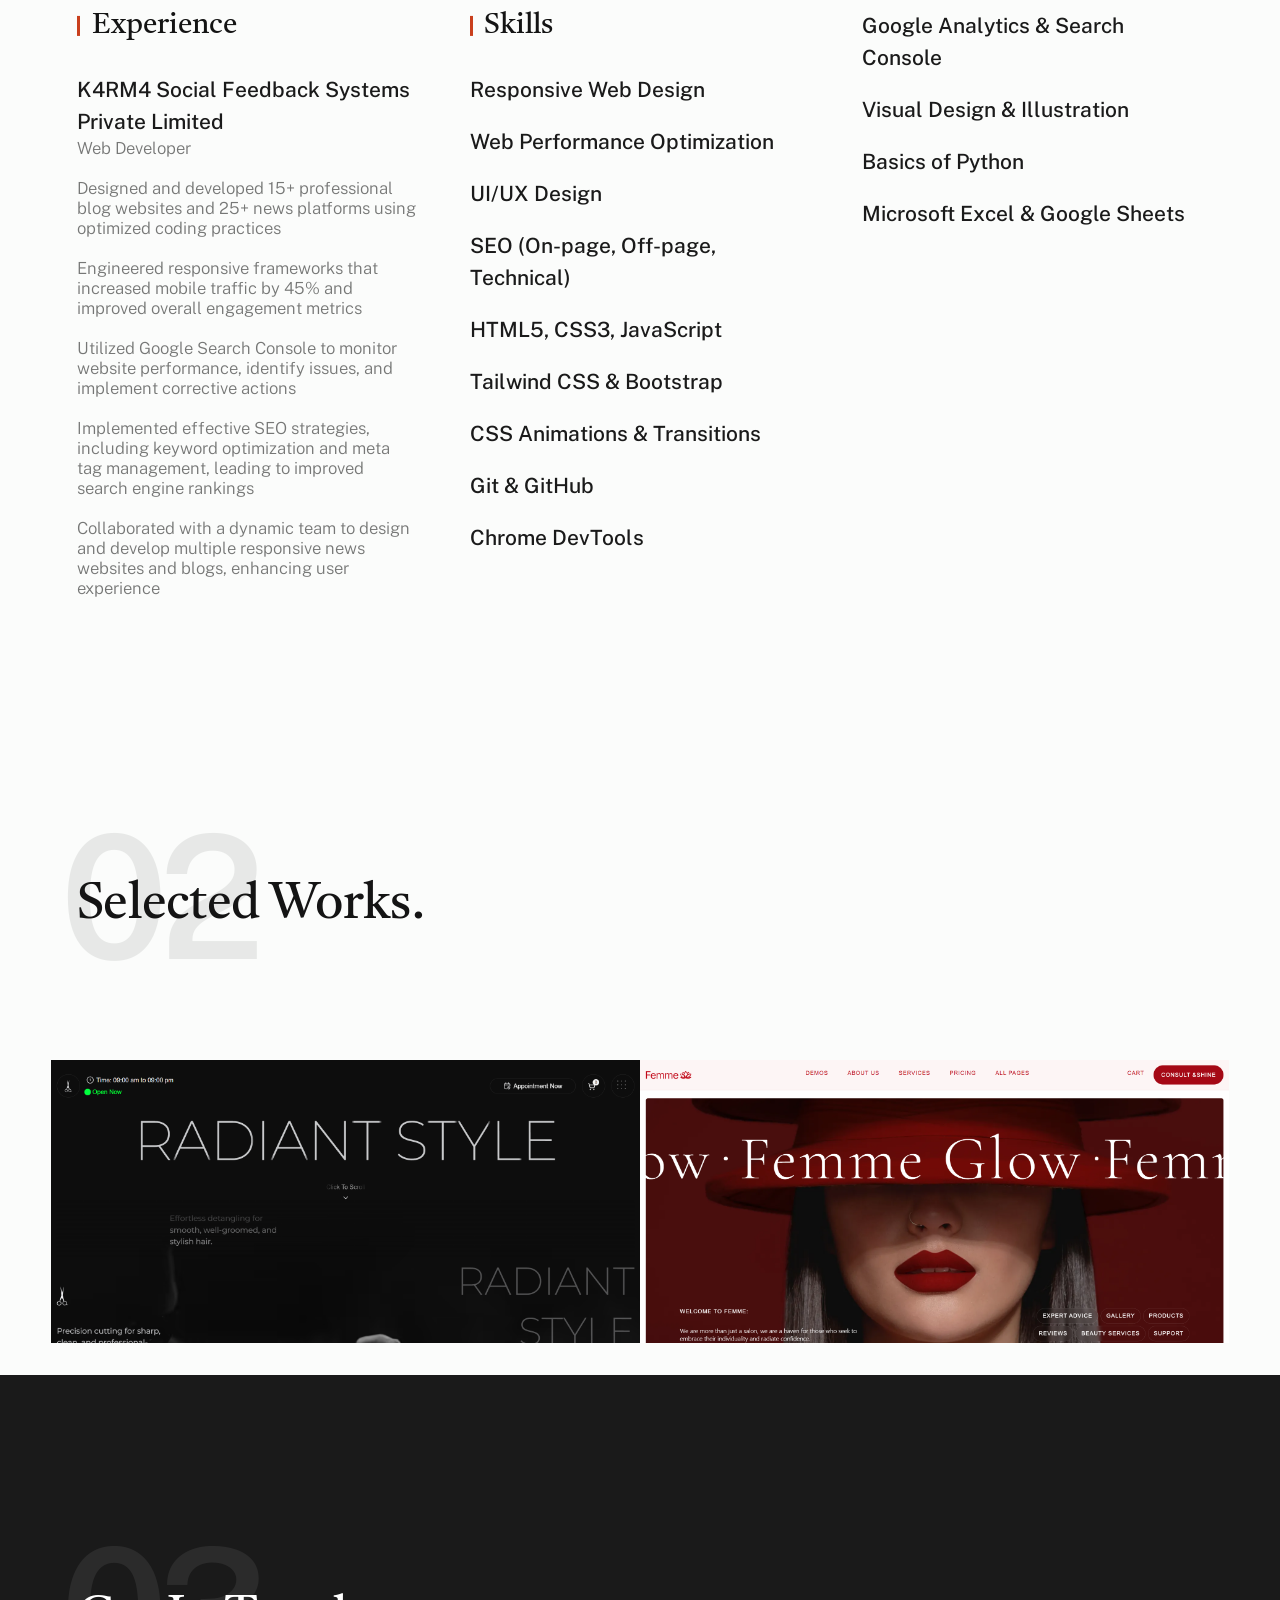
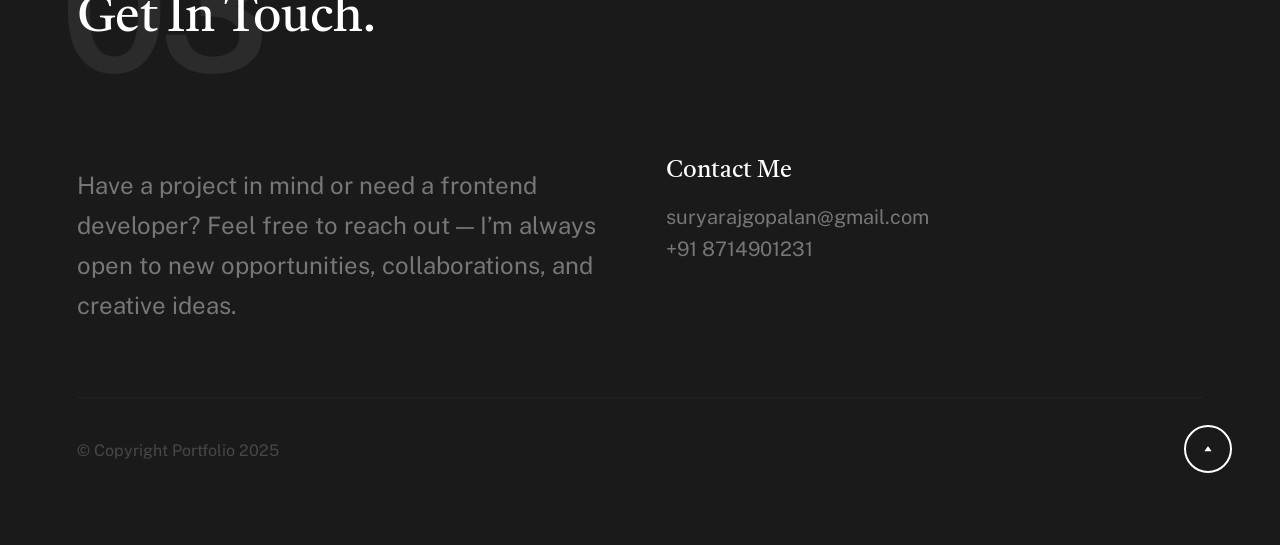
==== commit 79212806: "index.html" ====
--- a/su-portfolio/index.html
+++ b/su-portfolio/index.html
@@ -69,7 +69,7 @@
                         <div class="s-intro__content-pretitle text-pretitle">Hello</div>
                         <h1 class="s-intro__content-title">
                             I'm Surya R <br>
-                            a Web designer .
+                            a Web developer .
                         </h1>
 
                         <div class="s-intro__content-btns">
@@ -115,7 +115,7 @@
                     </div> <!-- end section-header -->
 
                     <p class="attention-getter">
-                        Enthusiastic web designer with 1-2 years of experience at K4RM4 Social Feedback System
+                        Enthusiastic web developer with 1-2 years of experience at K4RM4 Social Feedback System
                         Pvt. Ltd. I specialize in creating modern, user-friendly and responsive websites that provide
                         smooth interaction across devices. I design and develop responsive blogs with SEO best
                         practices, ensuring fast loading, clean structure and better search visibility. My focus is on
@@ -345,3 +345,5 @@
 
 </html>
 
+
+
